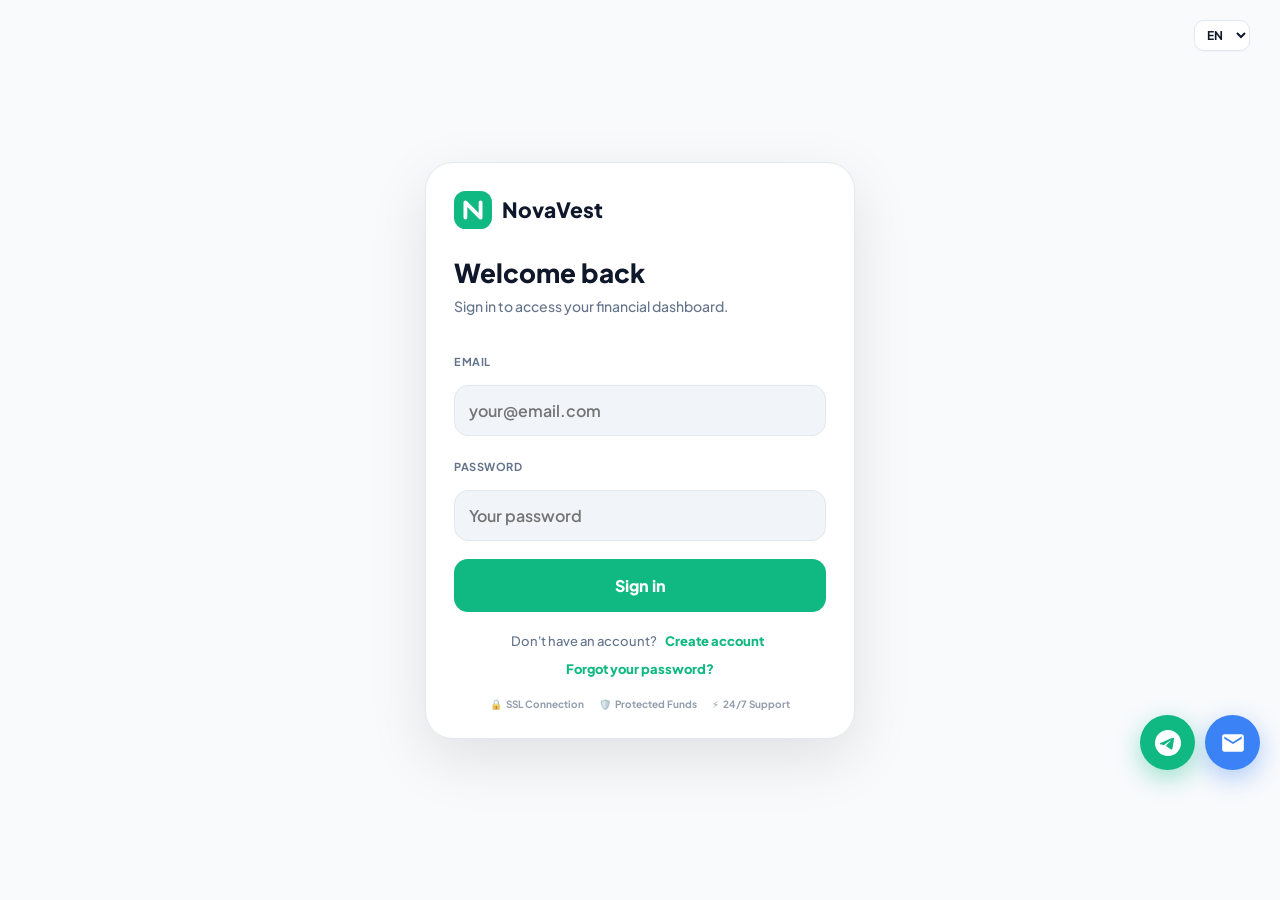
==== index.html @ 3185bb18 "Update fmt.Println to print 'Goodbye World'" ====
<!doctype html>
<html lang="en">
<head>
  <meta charset="utf-8">
  <meta name="viewport" content="width=device-width, initial-scale=1, viewport-fit=cover">
  <meta name="theme-color" content="#ffffff">
  <title>NovaVest | Asset Management</title>
  
  <link rel="icon" type="image/svg+xml" href="data:image/svg+xml,<svg xmlns='http://www.w3.org/2000/svg' viewBox='0 0 40 40'><rect width='40' height='40' rx='12' fill='%2310b981'/><path d='M12 28V12L28 28V12' stroke='%23ffffff' stroke-width='4' stroke-linecap='round' stroke-linejoin='round'/></svg>">
  <link rel="preconnect" href="https://fonts.googleapis.com">
  <link rel="preconnect" href="https://fonts.gstatic.com" crossorigin>
  <link href="https://fonts.googleapis.com/css2?family=Plus+Jakarta+Sans:wght@400;500;600;700;800&display=swap" rel="stylesheet">
  <script src="https://cdn.jsdelivr.net/npm/@supabase/supabase-js@2"></script>
  <script src="https://cdn.jsdelivr.net/npm/canvas-confetti@1.6.0/dist/confetti.browser.min.js"></script>
  
  <style>
    :root { 
      --bg: #f8fafc; --panel: #ffffff; --muted: #64748b; --text: #0f172a; --line: #e2e8f0; 
      --mint: #10b981; --blue: #3b82f6; --fire: #ef4444; --soft: #f1f5f9;
    }
    * { box-sizing: border-box; -webkit-tap-highlight-color: transparent; touch-action: manipulation; }
    html { scroll-behavior: smooth; }
    
    body { 
      margin: 0; background-color: var(--bg); color: var(--text); font-family: "Plus Jakarta Sans", system-ui, sans-serif; 
      min-height: 100vh; padding-bottom: 92px; overflow-x: hidden; position: relative;
    }
    
    #coin-bg { position: fixed; top: 0; left: 0; width: 100vw; height: 100vh; pointer-events: none; z-index: 0; overflow: hidden; }
    .falling-coin {
      position: absolute; top: -50px; width: 35px; height: 35px;
      background-size: contain; background-repeat: no-repeat; background-position: center;
      opacity: 0.08; animation: fall linear infinite, sway 3s ease-in-out infinite alternate;
    }
    @keyframes fall { 0% { transform: translateY(-50px) rotate(0deg); } 100% { transform: translateY(105vh) rotate(360deg); } }
    @keyframes sway { 0% { margin-left: -20px; } 100% { margin-left: 20px; } }
    @media (max-width: 600px) { .falling-coin { width: 25px; height: 25px; opacity: 0.06; } }

    button, input, select { font: inherit; }
    button { cursor: pointer; border: none; outline: none; position: relative; overflow: hidden; }
    .hidden { display: none !important; }
    .app { max-width: 520px; margin: auto; padding: env(safe-area-inset-top) 17px 25px; position: relative; z-index: 1; }
    
    .view { display: none; }
    .view.active { display: block; animation: slideInBlur 0.4s cubic-bezier(0.2, 0.8, 0.2, 1) forwards; }
    @keyframes slideInBlur { 0% { opacity: 0; transform: translateY(15px) scale(0.98); } 100% { opacity: 1; transform: translateY(0) scale(1); } }
    .press-effect { transition: transform 0.1s, box-shadow 0.1s; }
    .press-effect:active { transform: scale(0.96); box-shadow: inset 0 2px 5px rgba(0,0,0,0.08); }
    
    .ripple {
      position: absolute; border-radius: 50%; transform: scale(0);
      animation: ripple-anim 0.6s linear; background-color: rgba(16,185,129,0.3);
      pointer-events: none; z-index: 10;
    }
    @keyframes ripple-anim { to { transform: scale(4); opacity: 0; } }

    .amount { 
      font-size: 42px; letter-spacing: -1.5px; font-weight: 800; margin: 17px 0 4px; position: relative; z-index: 1; color: #fff; 
      text-shadow: 0 4px 10px rgba(0,0,0,0.15);
      animation: breathe 3s ease-in-out infinite;
    }
    @keyframes breathe { 0%, 100% { text-shadow: 0 4px 10px rgba(0,0,0,0.15), 0 0 20px rgba(16, 185, 129, 0.15); } 50% { text-shadow: 0 4px 15px rgba(0,0,0,0.2), 0 0 30px rgba(16, 185, 129, 0.35); } }

    .top { display: flex; align-items: center; justify-content: space-between; padding: 17px 2px 20px; }
    .brand { display: flex; align-items: center; gap: 10px; font-weight: 800; letter-spacing: -0.5px; font-size: 21px; color: var(--text); }
    .brandmark { width: 38px; height: 38px; display: grid; place-items: center; }
    .avatar { width: 39px; height: 39px; border-radius: 50%; background: linear-gradient(135deg, #e2e8f0, #cbd5e1); display: grid; place-items: center; font-weight: 800; color: #0f172a; box-shadow: 0 4px 10px rgba(0,0,0,0.08); border: 1px solid var(--line); }
    
    .lang-selector {
      background: #fff;
      border: 1px solid var(--line);
      color: var(--text);
      padding: 6px 8px;
      border-radius: 10px;
      font-size: 12px;
      font-weight: 700;
      outline: none;
      cursor: pointer;
      margin-right: 10px;
      box-shadow: 0 1px 2px rgba(0,0,0,0.04);
    }
    .lang-selector option { background: #fff; color: var(--text); }

    .eyebrow { font-size: 11px; color: var(--muted); text-transform: uppercase; letter-spacing: 1.4px; font-weight: 800; }
    .welcome { font-size: 24px; font-weight: 800; letter-spacing: -0.8px; margin: 5px 0 3px; color: var(--text); }
    .sub { font-size: 13px; color: var(--muted); }
    
    .welcome-panel {
      background: linear-gradient(135deg, rgba(16, 185, 129, 0.12), rgba(59, 130, 246, 0.12));
      border: 1px solid rgba(16, 185, 129, 0.25); border-radius: 20px; padding: 20px; margin-bottom: 20px;
      display: flex; align-items: center; justify-content: space-between; color: var(--text);
      box-shadow: 0 8px 25px rgba(0,0,0,0.06), inset 0 1px 0 rgba(255,255,255,0.8);
    }
    .welcome-panel h3 { margin: 0 0 5px; font-size: 16px; color: var(--text); font-weight: 800; }
    .welcome-panel p { margin: 0; font-size: 13px; color: #475569; font-weight: 500; }
    .welcome-icon { font-size: 32px; margin-left: 15px; animation: floatIcon 3s ease-in-out infinite; }
    @keyframes floatIcon { 0%, 100% { transform: translateY(0); } 50% { transform: translateY(-5px); } }

    .balance { 
      margin-top: 19px; padding: 22px; border-radius: 24px; 
      background: linear-gradient(145deg, #10b981, #059669); 
      color: #fff; position: relative; overflow: hidden; 
      box-shadow: 0 20px 40px rgba(16, 185, 129, 0.25), inset 0 1px 1px rgba(255,255,255,0.3); 
      border: 1px solid rgba(255,255,255,0.15); 
    }
    .balance::after {
      content: ""; position: absolute; top: 0; left: 0; width: 100%; height: 100%;
      background: radial-gradient(circle at 50% 0%, rgba(255, 255, 255, 0.2), transparent 70%);
      pointer-events: none; z-index: 0;
    }
    .graffiti-bg { position: absolute; top: 0; left: 0; width: 100%; height: 100%; pointer-events: none; z-index: 0; overflow: hidden; }
    .graffiti-text {
      position: absolute; font-family: "Plus Jakarta Sans", sans-serif; font-weight: 800; font-size: 11px; 
      padding: 6px 12px; border-radius: 20px; border: 1px solid rgba(255, 255, 255, 0.25); 
      background: rgba(255, 255, 255, 0.12); color: rgba(255, 255, 255, 0.85); 
      white-space: nowrap; animation: floatText 6s ease-in-out infinite alternate;
      backdrop-filter: blur(4px); display: flex; align-items: center; gap: 5px;
    }
    @keyframes floatText { 0% { transform: translateY(0) rotate(var(--rot)); } 100% { transform: translateY(-12px) rotate(var(--rot)); } }

    .balance-head { display: flex; justify-content: space-between; align-items: center; position: relative; z-index: 1; }
    .balance .eyebrow { color: rgba(255,255,255,0.85); }
    .pill { border: 1px solid rgba(255, 255, 255, 0.3); background: rgba(255, 255, 255, 0.15); border-radius: 30px; padding: 7px 10px; font-size: 11px; color: #fff; font-weight: 600; }
    .change { font-size: 12px; color: #fff; position: relative; z-index: 1; font-weight: 600; opacity: 0.9; }
    
    .balance-actions { display: flex; gap: 10px; margin-top: 20px; position: relative; z-index: 1; }
    .action { border-radius: 14px; padding: 12px 16px; font-weight: 700; font-size: 13px; flex: 1; transition: all 0.2s; }
    .primary { background: #fff; color: #059669; box-shadow: 0 4px 15px rgba(0, 0, 0, 0.1); }
    .ghost { background: rgba(255, 255, 255, 0.15); color: white; border: 1px solid rgba(255, 255, 255, 0.3); }
    .primary:hover { box-shadow: 0 6px 20px rgba(0,0,0,0.15); transform: translateY(-2px); }
    .ghost:hover { background: rgba(255,255,255,0.25); transform: translateY(-2px); }
    
    .section { display: flex; justify-content: space-between; align-items: center; margin: 25px 2px 12px; }
    .section h2 { font-size: 17px; margin: 0; font-weight: 800; color: var(--text); }
    
    .stats { display: grid; grid-template-columns: 1fr 1fr; gap: 11px; }
    .stat { padding: 18px; border-radius: 20px; background: var(--panel); border: 1px solid var(--line); box-shadow: 0 4px 15px rgba(0,0,0,0.04), inset 0 1px 0 rgba(255,255,255,1); transition: transform 0.2s; }
    .stat:hover { transform: translateY(-2px); border-color: #cbd5e1; }
    .stat-top { display: flex; justify-content: space-between; align-items: center; color: var(--muted); font-size: 11px; font-weight: 600; }
    .stat strong { display: block; font-size: 20px; margin-top: 12px; font-weight: 800; color: var(--text); }
    .stat small { color: var(--mint); font-size: 11px; font-weight: 600; }
    
    .active-inv-card { background: var(--panel); border: 1px solid var(--line); border-radius: 20px; padding: 18px; margin-bottom: 10px; display: flex; justify-content: space-between; align-items: center; box-shadow: 0 4px 15px rgba(0,0,0,0.04); transition: border-color 0.2s; }
    .active-inv-card:hover { border-color: var(--blue); }
    .active-inv-info b { display: block; font-size: 14px; color: var(--text); margin-bottom: 4px; font-weight: 800; }
    .active-inv-info span { font-size: 12px; color: var(--muted); display: block; font-weight: 500; }
    .active-inv-timer { text-align: right; }
    .active-inv-timer strong { display: block; font-size: 18px; font-family: monospace; color: var(--text); font-weight: 800; }
    .active-inv-timer span { font-size: 10px; color: var(--muted); text-transform: uppercase; letter-spacing: 1px; font-weight: 700;}
    .claim-btn { background: var(--mint); color: #fff; padding: 10px 15px; border-radius: 10px; font-weight: 800; font-size: 13px; animation: pulse 2s infinite; box-shadow: 0 4px 12px rgba(16, 185, 129, 0.3); }
    @keyframes pulse { 0% { transform: scale(1); } 50% { transform: scale(1.05); } 100% { transform: scale(1); } }
    
    .plans { display: grid; gap: 15px; margin-top: 10px; }
    .plan-card { padding: 22px; border-radius: 24px; background: var(--panel); position: relative; overflow: hidden; border: 1px solid var(--line); box-shadow: 0 10px 30px rgba(0,0,0,0.06), inset 0 1px 0 rgba(255,255,255,1); transition: transform 0.3s, border-color 0.3s, box-shadow 0.3s; }
    .plan-card:hover { border-color: #cbd5e1; transform: translateY(-4px); box-shadow: 0 15px 40px rgba(0,0,0,0.08); }
    .plan-card:active { transform: scale(0.98); }
    .plan-card.cold-theme { border-top: 4px solid var(--blue); }
    .plan-card.cold-theme .plan-title { color: var(--blue); }
    .plan-card.cold-theme .plan-btn { background: var(--blue); color: #fff; }
    .plan-card.fire-theme { border-top: 4px solid var(--fire); }
    .plan-card.fire-theme .plan-title { color: var(--fire); }
    .plan-card.fire-theme .plan-btn { background: var(--fire); color: #fff; }
    .plan-badge { position: absolute; top: 0; right: 0; background: var(--fire); color: #fff; font-size: 10px; font-weight: 800; padding: 6px 12px; border-bottom-left-radius: 12px; box-shadow: 0 4px 10px rgba(239, 68, 68, 0.4); }
    .plan-title { font-size: 18px; font-weight: 800; margin-bottom: 5px; }
    .plan-yield { font-size: 28px; font-weight: 800; margin-bottom: 5px; color: var(--text); }
    .plan-desc { font-size: 12px; color: var(--muted); margin-bottom: 18px; font-weight: 500; }
    .plan-freq { font-size: 11px; font-weight: 700; margin-bottom: 15px; padding: 6px 10px; border-radius: 8px; display: inline-block; background: var(--soft); color: #475569; border: 1px solid var(--line); }
    .plan-btn { width: 100%; padding: 14px; border-radius: 14px; font-weight: 800; font-size: 13px; transition: 0.2s; }
    .plan-btn:hover { opacity: 0.9; transform: scale(1.02); }
    .plan-btn:active { transform: scale(0.96); }

    .panel { background: var(--panel); border: 1px solid var(--line); border-radius: 24px; padding: 20px; margin-top: 13px; box-shadow: 0 4px 15px rgba(0,0,0,0.04), inset 0 1px 0 rgba(255,255,255,1); position: relative; z-index: 2; transition: border-color 0.3s; }
    .panel:focus-within { border-color: rgba(16, 185, 129, 0.4); }
    .field-label { display: block; font-size: 11px; color: var(--muted); margin: 14px 0 7px; font-weight: 700; text-transform: uppercase; letter-spacing: 0.5px; }
    .select, .number, .field { width: 100%; background: var(--soft); color: var(--text); border: 1px solid var(--line); border-radius: 14px; padding: 14px; outline: none; transition: 0.2s; font-weight: 600; }
    .select:focus, .number:focus, .field:focus { border-color: var(--mint); box-shadow: 0 0 0 3px rgba(16, 185, 129, 0.15); background: #fff; }
    .amount-wrap { position: relative; }
    .amount-wrap .number { padding-right: 70px; font-size: 18px; font-weight: 800; }
    .unit { position: absolute; right: 14px; top: 50%; transform: translateY(-50%); font-size: 12px; color: var(--muted); font-weight: 700; }
    .hint { color: var(--muted); font-size: 11px; margin-top: 7px; font-weight: 500; }
    
    .wide { width: 100%; border-radius: 16px; padding: 16px; background: var(--mint); color: #fff; font-weight: 800; margin-top: 14px; box-shadow: 0 4px 15px rgba(16, 185, 129, 0.25); position: relative; z-index: 2; transition: background 0.2s, box-shadow 0.2s, transform 0.2s; }
    .wide:hover { background: #059669; box-shadow: 0 6px 20px rgba(16, 185, 129, 0.4); transform: translateY(-2px); }
    .wide:active { transform: scale(0.96); opacity: 0.9; }

    .info-box { background: var(--soft); border: 1px solid var(--line); border-radius: 16px; padding: 15px; margin-top: 15px; }
    .info-row { display: flex; justify-content: space-between; font-size: 12px; margin-bottom: 8px; color: var(--text); font-weight: 600; }
    .info-row:last-child { margin-bottom: 0; }
    .info-row b { color: var(--mint); }

    .coins { display: grid; gap: 9px; }
    .coin { display: flex; align-items: center; padding: 14px; border-radius: 18px; background: var(--panel); border: 1px solid var(--line); gap: 11px; box-shadow: 0 2px 8px rgba(0,0,0,0.04); transition: transform 0.2s, border-color 0.2s; }
    .coin:hover { transform: translateX(4px); border-color: #cbd5e1; }
    .coin-logo { width: 42px; height: 42px; border-radius: 50%; display: grid; place-items: center; background: var(--soft); border: 1px solid var(--line); box-shadow: 0 2px 5px rgba(0,0,0,0.04); overflow: hidden; padding: 4px; }
    .coin-logo img { width: 100%; height: 100%; object-fit: contain; }
    .coin-info { flex: 1; }
    .coin-info b { display: block; font-size: 14px; font-weight: 700; color: var(--text); }
    .coin-info span { font-size: 11px; color: var(--muted); font-weight: 600; }
    .coin-value b { font-size: 13px; font-weight: 800; color: var(--text); }

    .activity { display: grid; gap: 0; }
    .activity-item { display: flex; align-items: center; gap: 11px; padding: 14px 0; border-bottom: 1px solid var(--line); transition: background 0.2s; }
    .activity-item:hover { background: rgba(0,0,0,0.02); }
    .activity-item:last-child { border: 0; }
    .activity-icon { width: 36px; height: 36px; border-radius: 12px; display: grid; place-items: center; background: var(--soft); color: var(--text); }
    .activity-info { flex: 1; }
    .activity-info b { font-size: 13px; display: block; font-weight: 700; color: var(--text); }
    .activity-info span { font-size: 11px; color: var(--muted); font-weight: 500; }
    .activity-amount { font-size: 13px; font-weight: 800; text-align: right; }

    .investor { display: flex; align-items: center; gap: 14px; }
    .investor-face { width: 54px; height: 54px; border-radius: 50%; display: grid; place-items: center; background: linear-gradient(135deg, #10b981, #059669); color: #fff; font-weight: 800; font-size: 18px; border: 1px solid rgba(255,255,255,0.3); box-shadow: 0 4px 10px rgba(16,185,129,0.25); }
    .investor-info b { font-size: 16px; display: block; font-weight: 800; color: var(--text); }
    .investor-info span { font-size: 12px; color: var(--muted); font-weight: 500; }

    .ref-box { background: var(--panel); color: var(--text); padding: 30px 20px; border-radius: 24px; text-align: center; margin-bottom: 15px; border: 1px solid var(--line); box-shadow: 0 10px 30px rgba(0,0,0,0.06); }
    .ref-box h3 { margin: 0 0 10px; font-size: 12px; color: var(--muted); font-weight: 700; text-transform: uppercase; letter-spacing: 1px; }
    .ref-code { font-size: 40px; font-weight: 900; color: var(--mint); letter-spacing: 3px; margin-bottom: 25px; text-shadow: 0 2px 10px rgba(16, 185, 129, 0.2); }
    .ref-link-wrap { display: flex; gap: 8px; background: var(--soft); padding: 8px; border-radius: 14px; border: 1px solid var(--line); }
    .ref-link-wrap input { background: transparent; border: none; color: var(--text); flex: 1; font-size: 13px; outline: none; padding-left: 10px; font-weight: 600; width: 100%; text-overflow: ellipsis; }
    .ref-link-wrap button { background: var(--mint); color: #fff; padding: 10px 20px; border-radius: 10px; font-weight: 800; font-size: 13px; transition: 0.2s; flex-shrink: 0; }
    .ref-link-wrap button:hover { background: #059669; transform: scale(1.05); }
    .ref-link-wrap button:active { transform: scale(0.95); }

    .calendar-grid { display: grid; grid-template-columns: repeat(7, 1fr); gap: 4px; text-align: center; margin-top: 10px; }
    .calendar-day { padding: 8px 4px; border-radius: 8px; font-size: 12px; font-weight: 600; color: var(--text); background: var(--soft); border: 1px solid var(--line); transition: 0.2s; }
    .calendar-day:hover { background: #e2e8f0; }
    .calendar-day.has-users { background: var(--mint); color: #fff; font-weight: 800; border-color: var(--mint); box-shadow: 0 0 10px rgba(16,185,129,0.3); }
    .calendar-header { font-size: 11px; font-weight: 800; color: var(--muted); padding: 4px; }
    .user-card { background: var(--soft); border-radius: 16px; padding: 14px; margin-bottom: 10px; border: 1px solid var(--line); transition: background 0.2s; }
    .user-card:hover { background: #e2e8f0; }
    .user-header { display: flex; justify-content: space-between; align-items: center; margin-bottom: 10px; border-bottom: 1px dashed var(--line); padding-bottom: 10px; }
    .user-header b { font-size: 14px; color: var(--text); }
    .user-header span { font-size: 11px; color: var(--muted); }
    .user-balances { display: grid; grid-template-columns: 1fr 1fr; gap: 6px; font-size: 12px; color: var(--muted); }
    .user-balances span { font-weight: 700; color: var(--text); }
    .user-status { display: flex; justify-content: space-between; margin-top: 10px; font-size: 12px; font-weight: 600; color: var(--muted); border-top: 1px dashed var(--line); padding-top: 10px; }
    .status-pending { color: var(--fire); font-weight: 800; }

    .nav { position: fixed; z-index: 10; bottom: 0; left: 0; right: 0; padding: 10px 15px calc(10px + env(safe-area-inset-bottom)); background: rgba(255, 255, 255, 0.95); backdrop-filter: blur(20px); border-top: 1px solid var(--line); box-shadow: 0 -4px 20px rgba(0,0,0,0.04); }
    
    /* ARREGLO DEL MENÚ INFERIOR PARA MÓVIL */
    .nav-inner { max-width: 520px; margin: auto; display: flex; justify-content: space-between; gap: 2px; position: relative; z-index: 2; }
    .nav button { background: transparent; color: var(--muted); padding: 8px 2px; border-radius: 14px; font-size: 9px; font-weight: 700; display: flex; flex-direction: column; align-items: center; gap: 4px; transition: 0.2s; flex: 1; }
    .nav button span:first-child { font-size: 18px; }
    .nav button.active { color: var(--mint); background: rgba(16, 185, 129, 0.1); }

    #sidebar-bg { display: none; position: absolute; top: 0; left: 0; width: 100%; height: 100%; pointer-events: none; overflow: hidden; z-index: 0; }
    .falling-logo { position: absolute; top: -50px; width: 30px; height: 30px; background-size: contain; background-repeat: no-repeat; background-image: url("data:image/svg+xml,%3Csvg xmlns='http://www.w3.org/2000/svg' viewBox='0 0 40 40'%3E%3Crect width='40' height='40' rx='12' fill='none'/%3E%3Cpath d='M12 28V12L28 28V12' stroke='%2310b981' stroke-width='4' stroke-linecap='round' stroke-linejoin='round'/%3E%3C/svg%3E"); opacity: 0.1; animation: fall linear infinite; }

    .toast { position: fixed; z-index: 999; bottom: 100px; left: 50%; transform: translate(-50%, 20px); opacity: 0; pointer-events: none; background: #0f172a; color: #fff; padding: 12px 20px; border-radius: 12px; font-size: 13px; font-weight: 600; box-shadow: 0 10px 30px rgba(0,0,0,0.3); transition: 0.3s cubic-bezier(0.2, 0.8, 0.2, 1); white-space: nowrap; }
    .toast.show { opacity: 1; transform: translate(-50%, 0); }

    .modal-backdrop { position: fixed; inset: 0; background: rgba(15, 23, 42, 0.5); z-index: 998; display: none; align-items: flex-end; justify-content: center; padding: 15px; backdrop-filter: blur(8px); }
    .modal-backdrop.open { display: flex; animation: fadeIn 0.2s; }
    @keyframes fadeIn { from { opacity: 0; } to { opacity: 1; } }
    .modal { width: 100%; max-width: 490px; background: var(--panel); border-radius: 28px; padding: 24px; border: 1px solid var(--line); box-shadow: 0 20px 60px rgba(0,0,0,0.2), inset 0 1px 0 rgba(255,255,255,1); max-height: 85vh; overflow-y: auto; animation: modalSlideUp 0.3s cubic-bezier(0.2, 0.8, 0.2, 1); color: var(--text); }
    @keyframes modalSlideUp { from { opacity: 0; transform: translateY(40px); } to { opacity: 1; transform: translateY(0); } }
    .modal h3 { margin: 0 0 6px; font-size: 22px; font-weight: 800; }
    .modal p { font-size: 14px; color: var(--muted); line-height: 1.5; margin-bottom: 24px; font-weight: 500; }
    .close { float: right; background: var(--soft); border: 0; color: var(--text); border-radius: 50%; width: 36px; height: 36px; display: grid; place-items: center; font-weight: bold; font-size: 16px; transition: background 0.2s; }
    .close:hover { background: #e2e8f0; }
    
    .modal-actions { display: flex; gap: 10px; }
    .modal-btn-cancel { flex: 1; background: var(--soft); border: 1px solid var(--line); color: var(--text); padding: 16px; border-radius: 14px; font-weight: 700; font-size: 14px; transition: background 0.2s; }
    .modal-btn-cancel:hover { background: #e2e8f0; }
    .modal-btn-confirm { flex: 1; background: var(--mint); border: none; color: #fff; padding: 16px; border-radius: 14px; font-weight: 700; font-size: 14px; transition: background 0.2s; }
    .modal-btn-confirm:hover { background: #059669; }

    .invest-coin-section { margin-top: 20px; border-top: 1px solid var(--line); padding-top: 15px; }
    .invest-coin-header { display: flex; align-items: center; gap: 10px; margin-bottom: 12px; }
    .invest-grid { display: grid; grid-template-columns: repeat(2, 1fr); gap: 10px; }
    .invest-btn { background: var(--soft); border: 1px solid var(--line); padding: 12px; border-radius: 12px; color: var(--text); display: flex; flex-direction: column; align-items: flex-start; gap: 6px; transition: 0.2s; }
    .invest-btn:hover { border-color: var(--mint); background: rgba(16, 185, 129, 0.08); transform: scale(1.02); }
    .invest-btn-price { font-weight: 800; font-size: 15px; color: var(--text); }
    .invest-btn-price span { font-size: 10px; color: var(--muted); font-weight: 700; }
    .invest-btn-yield { font-size: 11px; font-weight: 700; }

    .footer-legal { text-align: center; font-size: 10px; color: var(--muted); padding: 20px; line-height: 1.6; }

    /* PRUEBAS SOCIALES */
    .social-proof-container {
      display: flex; align-items: center; gap: 10px;
      background: rgba(16, 185, 129, 0.1); border: 1px solid rgba(16, 185, 129, 0.2);
      padding: 10px 15px; border-radius: 14px; margin-top: 15px; margin-bottom: 5px;
      animation: fadeIn 0.4s ease-out forwards;
    }
    .social-proof-badge {
      background: var(--mint); color: white; font-size: 9px; font-weight: 800;
      padding: 3px 8px; border-radius: 20px; letter-spacing: 0.5px;
      animation: pulse-live 2s infinite;
    }
    #socialProofText {
      font-size: 12px; font-weight: 600; color: var(--text);
      transition: opacity 0.3s ease;
    }
    #socialProofText b { color: var(--mint); font-weight: 800; }

    /* PANEL DE MERCADO EN VIVO */
    .market-section { display: flex; justify-content: space-between; align-items: center; margin: 24px 2px 10px; }
    .market-section h2 { font-size: 17px; margin: 0; font-weight: 800; color: var(--text); }
    .live-badge { font-size: 10px; font-weight: 800; color: var(--mint); background: rgba(16,185,129,0.1); padding: 4px 10px; border-radius: 20px; display: inline-flex; align-items: center; gap: 5px; animation: pulse-live 2s infinite; }
    .live-badge::before { content: ""; width: 6px; height: 6px; background: var(--mint); border-radius: 50%; }
    @keyframes pulse-live { 0%,100%{opacity:1;} 50%{opacity:0.55;} }

    .market-strip { display: flex; gap: 10px; overflow-x: auto; padding: 2px 2px 10px; scrollbar-width: none; -webkit-overflow-scrolling: touch; scroll-snap-type: x proximity; }
    .market-strip::-webkit-scrollbar { display: none; }

    .market-card { min-width: 158px; flex-shrink: 0; background: var(--panel); border: 1px solid var(--line); border-radius: 16px; padding: 12px; box-shadow: 0 2px 8px rgba(0,0,0,0.04); display: flex; flex-direction: column; gap: 4px; transition: transform 0.2s, border-color 0.2s, box-shadow 0.2s; scroll-snap-align: start; }
    .market-card:hover { transform: translateY(-2px); border-color: #cbd5e1; box-shadow: 0 6px 18px rgba(0,0,0,0.08); }
    .market-card-head { display: flex; align-items: center; gap: 8px; margin-bottom: 4px; }
    .market-coin-logo { width: 30px; height: 30px; border-radius: 50%; background: var(--soft); padding: 3px; display: grid; place-items: center; overflow: hidden; border: 1px solid var(--line); flex-shrink: 0; }
    .market-coin-logo img, .market-coin-logo svg { width: 100%; height: 100%; object-fit: contain; }
    .market-coin-name { font-size: 12px; font-weight: 800; color: var(--text); line-height: 1.1; }
    .market-coin-symbol { font-size: 10px; color: var(--muted); font-weight: 600; }

    .market-price { font-size: 15px; font-weight: 800; color: var(--text); letter-spacing: -0.3px; margin-top: 2px; }
    .market-change { font-size: 10px; font-weight: 700; margin-bottom: 2px; }
    .market-change.up { color: var(--mint); }
    .market-change.down { color: var(--fire); }

    .market-sparkline { width: 100%; height: 32px; margin: 4px 0 2px; }
    .market-sparkline svg { width: 100%; height: 100%; display: block; }

    .market-holding { font-size: 10px; color: var(--muted); border-top: 1px dashed var(--line); padding-top: 6px; margin-top: 2px; font-weight: 600; }
    .market-holding b { color: var(--text); font-weight: 800; }

    .market-actions { display: grid; grid-template-columns: 1fr 1fr; gap: 5px; margin-top: 6px; }
    .market-btn { padding: 6px 4px; font-size: 10px; font-weight: 800; border-radius: 8px; border: none; cursor: pointer; transition: 0.2s; display: flex; align-items: center; justify-content: center; gap: 2px; font-family: inherit; }
    .market-btn.deposit { background: rgba(16,185,129,0.12); color: var(--mint); border: 1px solid rgba(16,185,129,0.25); }
    .market-btn.withdraw { background: rgba(239,68,68,0.1); color: var(--fire); border: 1px solid rgba(239,68,68,0.25); }
    .market-btn:hover { transform: translateY(-1px); filter: brightness(1.05); }
    .market-btn:active { transform: scale(0.95); }

    @media(min-width: 600px) { 
      body { padding-bottom: 0; padding-top: 0; background-color: var(--bg); } 
      .app-layout { display: flex; min-height: 100vh; position: relative; z-index: 2; }
      .nav { position: sticky; top: 0; left: 0; width: 260px; height: 100vh; border-top: none; border-right: 1px solid var(--line); padding: 30px 15px; display: flex; flex-direction: column; background: #fff; z-index: 10; box-shadow: 4px 0 20px rgba(0,0,0,0.02); }
      #sidebar-bg { display: block; }
      .nav-inner { display: flex; flex-direction: column; gap: 8px; width: 100%; position: relative; z-index: 2; }
      .nav button { display: flex; flex-direction: row; align-items: center; justify-content: flex-start; gap: 12px; padding: 14px 18px; font-size: 14px; border-radius: 12px; width: 100%; background: transparent; border: 1px solid transparent; color: var(--muted); transition: all 0.2s ease; flex: unset; }
      .nav button:hover { background: var(--soft); color: var(--text); border-color: var(--line); transform: translateX(4px); }
      .nav button span:first-child { font-size: 20px; }
      .nav button.active { background: rgba(16, 185, 129, 0.1); color: var(--mint); border: 1px solid rgba(16, 185, 129, 0.3); box-shadow: inset 0 0 10px rgba(16, 185, 129, 0.05); }
      .nav button.hidden { display: none !important; }
      #dashboard { flex: 1; display: flex; justify-content: center; }
      .app { max-width: 900px; width: 100%; padding: 40px; margin: 0; }
      .stats { grid-template-columns: repeat(4, 1fr); } 
      .plans { grid-template-columns: repeat(2, 1fr); } 
      .balance { padding: 35px; }
      .amount { font-size: 48px; }
      a[href*="t.me"] { right: 40px; bottom: 40px; }
      a[href*="mailto"] { right: 105px; bottom: 40px; }
      .modal-backdrop { align-items: center; }
    }
  </style>
</head>
<body>

  <div id="coin-bg"></div>
  
  <select id="authLangSelector" class="lang-selector" onchange="changeLanguage(this.value)" style="position:absolute; top:20px; right:20px; z-index:100;">
    <option value="es">ES</option>
    <option value="en" selected>EN</option>
    <option value="fr">FR</option>
    <option value="zh">ZH</option>
    <option value="sg">SG</option>
  </select>

  <section id="authScreen" class="auth-wrap" style="position:relative; z-index:2; min-height:100vh; display:flex; align-items:center; justify-content:center; padding: 20px;">
    <div class="auth-card" style="width:100%; max-width:430px; background:var(--panel); border:1px solid var(--line); border-radius:28px; padding:28px; box-shadow:0 20px 60px rgba(0,0,0,0.1);">
      <div class="auth-logo" style="display:flex; align-items:center; gap:10px; font-weight:800; font-size:21px; margin-bottom:27px; color:var(--text);">
        <div class="brandmark"><svg viewBox="0 0 40 40" width="38" height="38" fill="none" xmlns="http://www.w3.org/2000/svg"><rect width="40" height="40" rx="12" fill="#10b981"/><path d="M12 28V12L28 28V12" stroke="#ffffff" stroke-width="4" stroke-linecap="round" stroke-linejoin="round"/></svg></div>
        NovaVest
      </div>
      <h1 id="authTitle" style="font-size:26px; margin:0 0 7px; font-weight:800; color:var(--text);">Welcome back</h1>
      <p class="auth-sub" id="authSubtitle" style="font-size:14px; color:var(--muted); line-height:1.5; margin:0 0 24px; font-weight:500;">Sign in to access your financial dashboard.</p>
      <div id="authMessage" class="auth-message hidden" role="status"></div>
      <form id="loginForm" class="auth-form" style="display:grid; gap:10px;">
        <label class="field-label" for="loginEmail" data-i18n="auth_email_label">Email</label>
        <input class="field" id="loginEmail" type="email" autocomplete="email" placeholder="your@email.com" required>
        <label class="field-label" for="loginPassword" data-i18n="auth_password_label">Password</label>
        <input class="field" id="loginPassword" type="password" autocomplete="current-password" placeholder="Your password" required>
        <button class="auth-btn press-effect" type="submit" id="loginSubmit" style="border-radius:14px; padding:16px; background:var(--mint); color:#fff; font-weight:800; margin-top:8px;" data-i18n="auth_login_btn">Sign in</button>
      </form>
      <form id="registerForm" class="auth-form hidden" style="display:grid; gap:10px;">
        <label class="field-label" for="fullName" data-i18n="auth_fullname_label">Full name</label>
        <input class="field" id="fullName" type="text" autocomplete="name" placeholder="Your name" maxlength="70" required>
        <label class="field-label" for="registerEmail" data-i18n="auth_email_label">Email</label>
        <input class="field" id="registerEmail" type="email" autocomplete="email" placeholder="your@email.com" required>
        <label class="field-label" for="registerPassword" data-i18n="auth_new_password_label">Create password (Min. 8 chars, 1 uppercase, 1 number)</label>
        <input class="field" id="registerPassword" type="password" autocomplete="new-password" placeholder="e.g. Nova2024*" required>
        <label class="field-label" for="referralCode" data-i18n="auth_referral_label">Referral code (Optional)</label>
        <input class="field" id="referralCode" type="number" placeholder="e.g. 1450">
        <div style="display:flex; align-items:center; gap:10px; margin-top:10px;">
          <input type="checkbox" id="termsCheck" required style="width:18px; height:18px; accent-color:var(--mint);">
          <label for="termsCheck" style="font-size:11px; color:var(--muted); font-weight: 500;"><span data-i18n="auth_terms_agree">I agree to the</span> <a href="#" onclick="openTerms(); return false;" style="color:var(--mint); font-weight:800;" data-i18n="auth_terms_link">Terms and Conditions</a></label>
        </div>
        <button class="auth-btn press-effect" type="submit" id="registerSubmit" style="border-radius:14px; padding:16px; background:var(--mint); color:#fff; font-weight:800; margin-top:8px;" data-i18n="auth_register_btn">Create account</button>
      </form>
      <form id="resetForm" class="auth-form hidden" style="display:grid; gap:10px;">
        <label class="field-label" for="resetEmail" data-i18n="auth_email_label">Email</label>
        <input class="field" id="resetEmail" type="email" autocomplete="email" placeholder="your@email.com" required>
        <button class="auth-btn press-effect" type="submit" style="border-radius:14px; padding:16px; background:var(--mint); color:#fff; font-weight:800; margin-top:8px;" data-i18n="auth_send_link_btn">Send link</button>
      </form>
      <div class="auth-switch" id="authSwitch" style="color:var(--muted); font-size:13px; text-align:center; margin-top:20px; font-weight:500;">Don't have an account? <button class="link-btn" type="button" id="showRegister" style="color:var(--mint); background:none; font-weight:800;">Create account</button></div>
      <div class="auth-switch" style="color:var(--muted); font-size:13px; text-align:center; margin-top:10px; font-weight:500;"><button class="link-btn" type="button" id="showReset" style="color:var(--mint); background:none; font-weight:800;" data-i18n="auth_forgot_password">Forgot your password?</button></div>
      <div class="trust-badges" style="display:flex; justify-content:center; gap:15px; margin-top:20px; opacity:0.7;">
        <div class="trust-badge" style="display:flex; align-items:center; gap:4px; font-size:10px; font-weight:700; color:var(--muted);"><span>🔒</span> <span data-i18n="auth_ssl">SSL Connection</span></div>
        <div class="trust-badge" style="display:flex; align-items:center; gap:4px; font-size:10px; font-weight:700; color:var(--muted);"><span>🛡️</span> <span data-i18n="auth_funds">Protected Funds</span></div>
        <div class="trust-badge" style="display:flex; align-items:center; gap:4px; font-size:10px; font-weight:700; color:var(--muted);"><span>⚡</span> <span data-i18n="auth_support">24/7 Support</span></div>
      </div>
    </div>
  </section>

  <div class="app-layout hidden" id="appLayout">
    <nav class="nav">
      <div id="sidebar-bg"></div>
      
      <div class="nav-inner" id="navInner">
        <button class="active" onclick="navigate('home', this)"><span>⌂</span><span data-i18n="nav_home">Home</span></button>
        <button onclick="navigate('deposit', this)"><span>⇧</span><span data-i18n="nav_deposit">Deposit</span></button>
        <button onclick="navigate('withdraw', this)"><span>↗</span><span data-i18n="nav_withdraw">Withdraw</span></button>
        <button onclick="navigate('referrals', this)"><span>👥</span><span data-i18n="nav_referrals">Referrals</span></button>
        <button onclick="navigate('profile', this)"><span>◉</span><span data-i18n="nav_profile">Profile</span></button>
        <button id="adminNavBtn" class="hidden" onclick="navigate('admin', this)" style="color:#ef4444;"><span>⚙</span><span data-i18n="nav_admin">Admin</span></button>
      </div>
    </nav>

    <main id="dashboard" class="hidden">
      <div class="app">
        <header class="top animate-in">
          <div class="brand"><div class="brandmark"><svg viewBox="0 0 40 40" width="38" height="38" fill="none" xmlns="http://www.w3.org/2000/svg"><rect width="40" height="40" rx="12" fill="#10b981"/><path d="M12 28V12L28 28V12" stroke="#ffffff" stroke-width="4" stroke-linecap="round" stroke-linejoin="round"/></svg></div>NovaVest</div>
          <div style="display:flex; align-items:center;">
            <select id="langSelector" class="lang-selector" onchange="changeLanguage(this.value)">
              <option value="es">ES</option>
              <option value="en" selected>EN</option>
              <option value="fr">FR</option>
              <option value="zh">ZH</option>
              <option value="sg">SG</option>
            </select>
            <div class="avatar" id="avatar">NV</div>
          </div>
        </header>

        <!-- ===== PRUEBAS SOCIALES (FALSAS) ===== -->
        <div id="socialProofContainer" class="social-proof-container hidden">
          <div class="social-proof-badge">LIVE</div>
          <span id="socialProofText">Loading...</span>
        </div>
        <!-- ===== FIN PRUEBAS SOCIALES ===== -->

        <div id="view-home" class="view active">
          
          <div class="welcome-panel animate-in delay-1" id="welcomePanel">
            <div>
              <h3 id="welcomeTitle" data-i18n="welcome_title">Welcome to NovaVest! 🚀</h3>
              <p id="welcomeDesc" data-i18n="welcome_desc">You are one step away from growing your assets. Explore our plans.</p>
            </div>
            <div class="welcome-icon">💎</div>
          </div>

          <div class="welcome" style="display:none;">Hi, <span id="welcomeName"></span>! 👋</div>

          <section class="balance animate-in delay-2">
            <div class="graffiti-bg" id="graffiti-container"></div>
            
            <div class="balance-head"><span class="eyebrow" data-i18n="total_balance">Estimated total balance</span><span class="pill" data-i18n="main_account">● Main Account</span></div>
            <div class="amount" id="totalBalance">$0.00</div>
            <div class="change" data-i18n="current_yield">↗ Current yield</div>
            <div class="balance-actions">
              <button class="action primary press-effect" onclick="navigate('deposit', document.querySelectorAll('.nav button')[1])"><span data-i18n="btn_deposit">＋ Deposit</span></button>
              <button class="action ghost press-effect" onclick="navigate('withdraw', document.querySelectorAll('.nav button')[2])"><span data-i18n="btn_withdraw">↗ Withdraw</span></button>
            </div>
          </section>

          <div class="panel animate-in delay-3" style="margin-top:15px; background: linear-gradient(135deg, rgba(16, 185, 129, 0.08), rgba(59, 130, 246, 0.08)); border: 1px solid rgba(16, 185, 129, 0.2); cursor: pointer;" onclick="navigate('referrals', document.querySelectorAll('.nav button')[3])">
            <div style="display:flex; justify-content:space-between; align-items:center; color:var(--text);">
              <div><h2 style="margin:0; font-size:16px; color:var(--text);" data-i18n="invite_earn">Invite & Earn 10%</h2><p style="color:var(--muted); font-size:12px; margin:4px 0 0 0; font-weight:500;" data-i18n="invite_desc">Share your link and earn commissions.</p></div>
              <span style="font-size:24px;">👥</span>
            </div>
          </div>

          <!-- ===== PANEL DE MERCADO EN VIVO ===== -->
          <div class="market-section animate-in delay-2">
            <h2 data-i18n="market_overview">Live Market</h2>
            <span class="live-badge" data-i18n="live">Live</span>
          </div>
          <div class="market-strip" id="marketStrip"></div>
          <!-- ===== FIN PANEL DE MERCADO ===== -->

          <div id="activeInvestmentsSection" class="hidden"><div class="section"><h2 data-i18n="active_inv">Active Investments</h2></div><div id="activeInvestmentsList"></div></div>
          <div class="section"><h2 data-i18n="your_summary">Your summary</h2></div>
          <div class="stats">
            <div class="stat animate-in delay-3"><div class="stat-top"><span data-i18n="active_inv_stat">Active investment</span> <span class="stat-icon" style="background:rgba(59,130,246,0.15); color:#3b82f6; border-radius:6px; padding:4px;">↗</span></div><strong id="activeInvestment">$0.00</strong><small data-i18n="asset_value">Value of your assets</small></div>
            <div class="stat animate-in delay-3"><div class="stat-top"><span data-i18n="accumulated_earnings">Accumulated earnings</span> <span class="stat-icon" style="background:rgba(217,70,239,0.15); color:#d946ef; border-radius:6px; padding:4px;">✦</span></div><strong id="demoPerformance">$0.00</strong><small data-i18n="plan_yield">Plan yield</small></div>
          </div>
          <div class="section"><h2 data-i18n="investment_plans">Investment Plans</h2></div>
          <div class="plans">
            <div class="plan-card cold-theme animate-in delay-3" onclick="openPlanModal('starter')">
              <div class="plan-title" data-i18n="starter_plan">❄️ Starter Plan</div><div class="plan-yield">6% ROI</div><div class="plan-freq" data-i18n="starter_freq">Withdrawals every 24 hours (7 days)</div><div class="plan-desc" data-i18n="starter_desc">Daily earnings. Min $30. Reactivate when it ends.</div><button class="plan-btn press-effect" data-i18n="see_amounts">See investment amounts</button>
            </div>
            <div class="plan-card fire-theme animate-in delay-3" onclick="openPlanModal('pro')">
              <div class="plan-badge" data-i18n="most_popular">🔥 MOST POPULAR</div><div class="plan-title" data-i18n="pro_plan">🔥 Pro Plan</div><div class="plan-yield">9% ROI</div><div class="plan-freq" data-i18n="pro_freq">Withdrawals every 24 hours (7 days)</div><div class="plan-desc" data-i18n="pro_desc">Maximize your earnings. Min $30.</div><button class="plan-btn press-effect" data-i18n="see_amounts">See investment amounts</button>
            </div>
          </div>
        </div>

        <div id="view-deposit" class="view">
          <div class="section" style="margin-top:0;"><h2 data-i18n="deposit_funds">Deposit Funds</h2></div>
          <div id="userPendingDepositsContainer" class="hidden" style="margin-bottom: 20px;">
            <div class="eyebrow" style="margin-bottom:10px;" data-i18n="recent_deposits">Your Recent Deposits</div>
            <div id="userPendingDepositsList"></div>
          </div>
          <div class="panel animate-in" id="depositFormPanel">
            <div class="eyebrow" data-i18n="step1_coin">Step 1: Select your currency</div>
            <div class="asset-select" style="margin-top:10px; display:flex; align-items:center;">
              <div id="coinBadge" class="coin-logo" style="width:42px;height:42px;"><img src="https://raw.githubusercontent.com/spothq/cryptocurrency-icons/master/128/color/trx.png" style="width:100%;height:100%;object-fit:contain;"></div>
              <select class="select" id="asset" onchange="changeAsset()" style="margin-left:10px;">
                <option value="TRX">TRON (TRX)</option>
                <option value="BTC">Bitcoin (BTC)</option>
                <option value="SOL">Solana (SOL)</option>
                <option value="USDT">Tether (USDT TRC20)</option>
                <option value="ARB">Arbitrum (ARB)</option>
                <option value="XRP">XRP (XRP)</option>
              </select>
            </div>
            <div class="eyebrow" style="margin-top:20px;" data-i18n="step2_transfer">Step 2: Transfer the amount</div>
            <label class="field-label" for="amount" data-i18n="amount_min">Amount to deposit (Minimum $10)</label>
            <div class="amount-wrap"><input class="number" id="amount" type="number" min="0.000001" step="any" value="100" oninput="updateEstimate()" required><span class="unit" id="unit">TRX</span></div>
            <div class="hint" id="estimate">≈ $28.41 USD · Market value</div>
            <div style="margin-top:15px; padding:15px; border-radius:16px; background:var(--soft); border:1px dashed var(--line);">
              <div style="display:flex; justify-content:space-between; align-items:center; font-size:12px; font-weight:800;">
                <span data-i18n="deposit_address">Deposit address</span>
                <button class="press-effect" style="background:#e2e8f0; border:none; color:var(--text); border-radius:8px; padding:6px 12px; font-weight:700; font-size:11px;" onclick="copyWallet()" data-i18n="copy">Copy</button>
              </div>
              <div id="wallet" style="font-size:11px; color:var(--muted); word-break:break-all; margin-top:10px; font-weight: 600;">TPZVpWKbv97NYb7Gni8cnneMCL3AbTnJGg</div>
              <div style="display:flex; align-items:center; gap:12px; margin-top:15px;">
                <img id="qr-image" src="https://api.qrserver.com/v1/create-qr-code/?size=150x150&data=TPZVpWKbv97NYb7Gni8cnneMCL3AbTnJGg" alt="QR" style="width:90px; height:90px; background:white; border-radius:10px; padding:4px; object-fit:contain; border:1px solid var(--line);">
                <div style="font-size:11px; color:var(--muted); line-height:1.4; font-weight: 500;"><b style="color:var(--text);" data-i18n="scan_qr">Scan QR</b><br><span data-i18n="send_only">Send only</span> <span id="qr-asset-name" style="color:var(--mint); font-weight:800;">TRX</span> <span data-i18n="to_this_address">to this address.</span><br><span id="qr-network" style="font-size:10px; display:none; color:#ef4444; font-weight: 700;">(Network: TRC20)</span></div>
              </div>
            </div>
            <div id="networkWarning" style="margin-top: 15px; padding: 12px; border-radius: 12px; background: rgba(239, 68, 68, 0.08); border: 1px solid rgba(239, 68, 68, 0.25); font-size: 11px; color: #b91c1c; text-align: center; line-height: 1.5; font-weight: 700;">
              <span data-i18n="warning">⚠️ IMPORTANT: Send only</span> <span id="warning-asset" style="font-weight: 900;">TRX</span> <span data-i18n="by_network">via the network</span> <span id="warning-network" style="font-weight: 900;">TRON (TRC20)</span>. <br><span data-i18n="warning2">If you send another currency or use another network, you will lose your funds.</span>
            </div>
            <div class="eyebrow" style="margin-top:20px;" data-i18n="step3_receipt">Step 3: Upload your receipt</div>
            <label class="field-label" for="receiptFile" data-i18n="receipt_img">Image or screenshot of the transaction</label>
            <input type="file" id="receiptFile" accept="image/*" class="field" style="padding:10px;" required>
            <button class="wide press-effect" id="depositBtn" onclick="simulateDeposit()" data-i18n="send_receipt">Send receipt and request deposit →</button>
          </div>
        </div>

        <div id="view-withdraw" class="view">
          <div class="section" style="margin-top:0;"><h2 data-i18n="withdraw_earnings">Withdraw Earnings</h2></div>
          <div class="panel animate-in">
            <div class="info-box">
              <div class="info-row"><span data-i18n="min_withdraw">Minimum withdrawal:</span> <b style="color: var(--text);">$1.00 USD</b></div>
              <div class="info-row"><span data-i18n="max_withdraw">Maximum per day:</span> <b style="color: var(--text);">$550.00 USD</b></div>
              <div class="info-row" style="border-top:1px solid var(--line); padding-top:8px; margin-top:8px;">
                <span data-i18n="withdrawable_balance">Withdrawable balance:</span> 
                <b style="text-align:right;"><span id="withdrawableBalanceUI" style="color:var(--mint); font-size:16px;">$0.00 USD</span><br><span id="withdrawableCryptoUI" style="color:var(--muted); font-size:12px;">(0.00 TRX)</span></b>
              </div>
              <div style="font-size:10px; color:var(--muted); margin-top:8px; font-weight: 500;" data-i18n="withdraw_note">* You can only withdraw the earnings generated by your plans, not the invested capital.</div>
            </div>
            <div class="eyebrow" style="margin-top:15px;" data-i18n="select_coin">Select your currency</div>
            <div class="asset-select" style="margin-top:10px">
              <select class="select" id="withdrawAsset" onchange="updateWithdrawInfo()">
                <option value="TRX">TRON (TRX)</option>
                <option value="BTC">Bitcoin (BTC)</option>
                <option value="SOL">Solana (SOL)</option>
                <option value="USDT">Tether (USDT)</option>
                <option value="ARB">Arbitrum (ARB)</option>
                <option value="XRP">XRP (XRP)</option>
              </select>
            </div>
            <label class="field-label" for="withdrawAmount" data-i18n="amount_usd">Amount to withdraw (in USD)</label>
            <div class="amount-wrap"><input class="number" id="withdrawAmount" type="number" min="1" step="any" placeholder="e.g. 5.00" required><span class="unit">USD</span></div>
            <label class="field-label" for="withdrawAddress" data-i18n="dest_address">Destination address</label>
            <input class="field" id="withdrawAddress" type="text" placeholder="Your crypto address" required>
            <label class="field-label" for="withdrawPassword" data-i18n="login_password">Login password</label>
            <input class="field" id="withdrawPassword" type="password" placeholder="Your current password" required>
            <button class="wide press-effect" id="withdrawBtn" onclick="simulateWithdraw()" style="background: transparent; border: 1px solid var(--text); color: var(--text); margin-top: 20px;" data-i18n="confirm_withdraw">Confirm withdrawal →</button>
          </div>
        </div>

        <div id="view-referrals" class="view">
          <div class="section" style="margin-top:0;"><h2 data-i18n="referral_program">Referral Program</h2></div>
          
          <div class="ref-box animate-in">
            <h3 data-i18n="invite_code">Your Invitation Code</h3>
            <div class="ref-code" id="myRefCode">...</div>
            <h3 data-i18n="invite_link">Your Invitation Link</h3>
            <div class="ref-link-wrap">
              <input type="text" id="myRefLink" readonly>
              <button onclick="copyRefLink()" data-i18n="copy">Copy</button>
            </div>
          </div>

          <div class="panel animate-in delay-1" style="background: rgba(59, 130, 246, 0.08); border-color: rgba(59, 130, 246, 0.2);">
            <h3 style="margin: 0 0 10px; font-size: 15px; color: #2563eb;" data-i18n="how_it_works">How does it work?</h3>
            <p style="font-size: 12px; color: #1e40af; line-height: 1.5; margin: 0; font-weight: 500;" data-i18n="referral_desc">
              Share your link. When a friend registers and makes a deposit of $20 USD or more, you will receive 10% of that deposit directly in your USDT balance. It's a unique benefit for each invited friend!
            </p>
          </div>

          <div class="stats" style="margin-top: 15px;">
            <div class="stat animate-in delay-2">
              <div class="stat-top" data-i18n="friends_invited">Friends Invited</div>
              <strong id="totalInvited">0</strong>
              <small data-i18n="registered_code">Registered with your code</small>
            </div>
            <div class="stat animate-in delay-2">
              <div class="stat-top" data-i18n="earned_commissions">Earned Commissions</div>
              <strong id="totalEarned" style="color: var(--mint);">$0.00</strong>
              <small data-i18n="in_usdt">In USDT</small>
            </div>
          </div>
        </div>

        <div id="view-profile" class="view">
          <div class="section" style="margin-top:0;"><h2 data-i18n="investor_profile">Investor Profile</h2></div>
          <div class="panel investor animate-in" style="margin-top:0;">
            <div class="investor-face" id="profileInitials">NV</div>
            <div class="investor-info">
              <b id="investorName">NovaVest User</b>
              <span id="investorEmail">Registered account</span>
              
              <span id="vipBadge" style="display:none; align-items:center; gap:6px; background:linear-gradient(135deg, #fbbf24, #f59e0b); color:#000; font-weight:900; font-size:13px; padding:7px 16px; border-radius:20px; margin-top:10px; width:fit-content; box-shadow: 0 4px 15px rgba(0,0,0,0.15), inset 0 1px 2px rgba(255,255,255,0.3); border: 1px solid rgba(0,0,0,0.1); text-transform:uppercase; letter-spacing:0.5px;">
                <svg width="16" height="16" viewBox="0 0 24 24" fill="currentColor" style="margin-right:2px;"><path d="M12 2L15.09 8.26L22 9.27L17 14.14L18.18 21.02L12 17.77L5.82 21.02L7 14.14L2 9.27L8.91 8.26L12 2Z"/></svg> <span data-i18n="grade">Grade</span> 0
              </span>
              
              <span id="investorDate" style="display:block; margin-top:6px; color:var(--blue); font-weight:700; font-size: 12px;" data-i18n="loading_date">Loading date...</span>
              <span id="investorId" style="display:block; margin-top:4px; color:var(--muted); font-size:12px; font-weight:600;" data-i18n="loading_id">Investor ID: Loading...</span>
            </div>
          </div>
          <div class="section"><h2 data-i18n="all_balances">All your balances</h2></div>
          <div class="coins">
            <div class="coin animate-in delay-1"><div class="coin-logo"><img src="https://raw.githubusercontent.com/spothq/cryptocurrency-icons/master/128/color/btc.png" alt="BTC"></div><div class="coin-info"><b>Bitcoin</b><span>BTC</span></div><div class="coin-value"><b id="holdingBTC">0.00 BTC</b></div></div>
            <div class="coin animate-in delay-1"><div class="coin-logo"><img src="https://raw.githubusercontent.com/spothq/cryptocurrency-icons/master/128/color/trx.png" alt="TRX"></div><div class="coin-info"><b>TRON</b><span>TRX</span></div><div class="coin-value"><b id="holdingTRX">0.00 TRX</b></div></div>
            <div class="coin animate-in delay-2"><div class="coin-logo"><img src="https://raw.githubusercontent.com/spothq/cryptocurrency-icons/master/128/color/sol.png" alt="SOL"></div><div class="coin-info"><b>Solana</b><span>SOL</span></div><div class="coin-value"><b id="holdingSOL">0.00 SOL</b></div></div>
            <div class="coin animate-in delay-2"><div class="coin-logo"><img src="https://raw.githubusercontent.com/spothq/cryptocurrency-icons/master/128/color/usdt.png" alt="USDT"></div><div class="coin-info"><b>Tether</b><span>USDT</span></div><div class="coin-value"><b id="holdingUSDT">0.00 USDT</b></div></div>
            <div class="coin animate-in delay-2"><div class="coin-logo"><img src="https://cryptologos.cc/logos/arbitrum-arb-logo.png?v=040" alt="ARB" onerror="this.style.display='none';this.parentElement.innerHTML='<svg viewBox=\'0 0 40 40\' style=\'width:100%;height:100%\'><circle cx=\'20\' cy=\'20\' r=\'20\' fill=\'%23213147\'/><path d=\'M20 8 L29 24 L24 24 L28 33 L13 33 L17 24 L11 24 Z\' fill=\'%2328A0F0\'/></svg>'"></div><div class="coin-info"><b>Arbitrum</b><span>ARB</span></div><div class="coin-value"><b id="holdingARB">0.00 ARB</b></div></div>
            <div class="coin animate-in delay-2"><div class="coin-logo"><img src="https://raw.githubusercontent.com/spothq/cryptocurrency-icons/master/128/color/xrp.png" alt="XRP"></div><div class="coin-info"><b>XRP</b><span>XRP</span></div><div class="coin-value"><b id="holdingXRP">0.00 XRP</b></div></div>
          </div>
          <div class="section"><h2 data-i18n="movement_history">Movement History</h2></div>
          <div class="panel activity animate-in delay-3" id="activityPanel">
            <div class="activity-item" style="justify-content: center; padding: 20px 0;" id="emptyActivity"><span style="color: var(--muted); font-size: 13px; font-weight: 500;" data-i18n="no_movements">No movements recorded</span></div>
          </div>
          <button class="wide press-effect" style="background: transparent; border: 1px solid var(--text); color: var(--text); margin-bottom: 10px;" onclick="openTerms()" data-i18n="terms_btn">Terms and Conditions</button>
          <button class="wide press-effect" style="background: var(--soft); color: var(--text); box-shadow:none; border: 1px solid var(--line);" onclick="signOut()" data-i18n="logout_btn">Log out</button>
          <div class="footer-legal" data-i18n="footer">© 2026 NovaVest. All rights reserved. Digital asset management platform.</div>
        </div>

        <div id="view-admin" class="view">
          <div class="section" style="margin-top:0;"><h2 data-i18n="admin_panel">Admin Panel</h2><span class="pill" style="background:var(--mint); color:#fff; border: none;">Owner</span></div>
          <div class="stats" style="margin-bottom: 15px;">
            <div class="stat animate-in delay-1"><div class="stat-top" data-i18n="total_users">Total Users</div><strong id="adminTotalUsers">0</strong><small data-i18n="registered_accounts">Registered accounts</small></div>
            <div class="stat animate-in delay-1"><div class="stat-top" data-i18n="total_volume">Total Volume</div><strong id="adminTotalVolume">$0.00</strong><small data-i18n="in_deposits">In deposits (Approx)</small></div>
          </div>
          <div class="panel animate-in delay-2" style="margin-top:0; border-left: 4px solid #3b82f6; cursor: pointer;" onclick="navigate('admin-users', document.querySelectorAll('.nav button')[5])">
            <div style="display:flex; justify-content:space-between; align-items:center;">
              <div><h2 style="color:#2563eb; margin:0; font-size:16px;" data-i18n="user_panel">User Panel</h2><p style="color:var(--muted); font-size:12px; margin:4px 0 0 0; font-weight:500;" data-i18n="user_panel_desc">View statistics, balances, and activity.</p></div>
              <span style="font-size:24px; color:#2563eb;">→</span>
            </div>
          </div>
          <div class="panel animate-in delay-3" style="margin-top:15px; border-left: 4px solid #10b981;">
            <div class="section" style="margin-top:0;"><h2 style="color:#059669;" data-i18n="pending_deposits">Pending Deposits</h2></div>
            <div id="adminPendingDeposits" class="activity"><p style="color:var(--muted); font-size:13px; text-align:center; font-weight: 500;" data-i18n="no_pending_deposits">No pending deposits.</p></div>
          </div>
          <div class="panel animate-in delay-3" style="margin-top:15px; border-left: 4px solid #ef4444;">
            <div class="section" style="margin-top:0;"><h2 style="color:#dc2626;" data-i18n="pending_withdrawals">Pending Withdrawals</h2></div>
            <div id="adminPendingWithdraws" class="activity"><p style="color:var(--muted); font-size:13px; text-align:center; font-weight: 500;" data-i18n="no_pending_withdrawals">No pending withdrawals.</p></div>
          </div>
          <div class="panel animate-in delay-3" style="margin-top:15px;">
            <div class="section" style="margin-top:0;"><h2 data-i18n="global_investments">Global Active Investments</h2></div>
            <div id="adminInvestmentsList" class="activity"><p style="color:var(--muted); font-size:13px; text-align:center; font-weight: 500;" data-i18n="loading_data">Loading data...</p></div>
          </div>
        </div>

        <div id="view-admin-users" class="view">
          <div class="section" style="margin-top:0;"><h2 data-i18n="user_panel">User Panel</h2><button class="small-link" onclick="navigate('admin', document.querySelectorAll('.nav button')[5])" style="background:none; color:var(--muted); border:none;" data-i18n="back">← Back</button></div>
          <div class="stats" style="margin-bottom: 15px;">
            <div class="stat animate-in delay-1"><div class="stat-top" data-i18n="total_registered">Total Registered</div><strong id="statsTotalUsers">0</strong></div>
            <div class="stat animate-in delay-1"><div class="stat-top" data-i18n="active_5min">Active (5 min)</div><strong id="statsActiveUsers">0</strong></div>
            <div class="stat animate-in delay-2"><div class="stat-top" data-i18n="new_today">New Today</div><strong id="statsTodayUsers">0</strong></div>
            <div class="stat animate-in delay-2"><div class="stat-top" data-i18n="pending_actions">Pending Actions</div><strong id="statsPendingActions">0</strong></div>
          </div>
          <div class="panel animate-in delay-3" style="margin-top:0;"><h3 style="margin-bottom: 10px;" data-i18n="monthly_registrations">Monthly Registrations</h3><div id="calendarGrid" class="calendar-grid"></div></div>
          <div class="section"><h2 data-i18n="all_users">All Users</h2></div>
          <div id="adminUsersList" class="panel activity animate-in delay-3"><p style="color:var(--muted); font-size:13px; text-align:center; font-weight: 500;" data-i18n="loading_users">Loading users...</p></div>
        </div>
      </div>
    </main>
  </div>

  <div id="toast" class="toast" role="status"></div>
  
  <div class="modal-backdrop" id="modal"><div class="modal" id="mainModal"><button class="close press-effect" onclick="closeModal()">✕</button><h3 id="modalTitle" data-i18n="modal_alert">Alert</h3><p id="modalText"></p><button class="wide press-effect" onclick="closeModal()" data-i18n="got_it">Got it</button></div></div>
  <div class="modal-backdrop" id="planModal"><div class="modal"><button class="close press-effect" onclick="closePlanModal()">✕</button><h3 id="planModalTitle" data-i18n="modal_plan">Plan</h3><p id="planModalDesc"></p><div id="planModalContent"></div></div></div>
  <div class="modal-backdrop" id="confirmInvModal"><div class="modal"><h3 id="confirmInvTitle" style="margin-bottom: 10px;" data-i18n="confirm_invest">Confirm Investment</h3><p id="confirmInvText"></p><div class="modal-actions"><button class="modal-btn-cancel press-effect" onclick="closeConfirmInvModal()" data-i18n="cancel">Cancel</button><button class="modal-btn-confirm press-effect" id="confirmInvBtn" onclick="executeInvestment()" data-i18n="confirm">Confirm</button></div></div></div>
  <div class="modal-backdrop" id="termsModal"><div class="modal"><button class="close press-effect" onclick="closeTerms()">✕</button><h3 style="margin-bottom: 10px;" data-i18n="terms_title">Terms and Conditions</h3><div style="font-size: 12px; color: var(--muted); line-height: 1.6; margin-bottom: 20px;"><p data-i18n="terms_p1"><b>1. Investment Risk:</b> Cryptocurrencies are volatile assets. The returns shown (6% and 9%) are estimated based on the market. We do not guarantee future profits.</p><p data-i18n="terms_p2"><b>2. Platform Nature:</b> NovaVest is a digital asset management platform. Deposits and withdrawals are subject to manual verification by the administration team to prevent fraud.</p><p data-i18n="terms_p3"><b>3. Data Privacy:</b> Your email will be used solely to authenticate your account and send you relevant notifications. We do not share your data with third parties.</p><p data-i18n="terms_p4"><b>4. User Responsibility:</b> It is the user's responsibility to keep their password and withdrawal keys secure. NovaVest is not responsible for losses derived from user negligence.</p><p data-i18n="terms_p5"><b>5. Modifications:</b> We reserve the right to modify the terms of the plans and return rates at any time to adapt to the market.</p></div><button class="wide press-effect" onclick="closeTerms()" data-i18n="accept_close">Accept and Close</button></div></div>

  <!-- BOTONES FLOTANTES MOVIDOS HACIA ARRIBA PARA NO TAPAR EL MENÚ -->
  <a href="mailto:support@novavest.lat" title="Email Support" style="position:fixed; bottom:130px; right:20px; background:#3b82f6; color:white; width:55px; height:55px; border-radius:50%; display:flex; justify-content:center; align-items:center; box-shadow:0 8px 25px rgba(59,130,246,0.4); z-index: 100; text-decoration: none; transition: transform 0.2s;">
    <svg viewBox="0 0 24 24" width="26" height="26" fill="currentColor"><path d="M20 4H4c-1.1 0-1.99.9-1.99 2L2 18c0 1.1.9 2 2 2h16c1.1 0 2-.9 2-2V6c0-1.1-.9-2-2-2zm0 4l-8 5-8-5V6l8 5 8-5v2z"/></svg>
  </a>

  <a href="https://t.me/InvestNovaSingapore" target="_blank" title="Telegram Support" style="position:fixed; bottom:130px; right:85px; background:#10b981; color:white; width:55px; height:55px; border-radius:50%; display:flex; justify-content:center; align-items:center; box-shadow:0 8px 25px rgba(16,185,129,0.4); z-index: 100; text-decoration: none; transition: transform 0.2s;"><svg viewBox="0 0 24 24" width="26" height="26" fill="currentColor"><path d="M11.944 0A12 12 0 0 0 0 12a12 12 0 0 0 12 12 12 12 0 0 0 12-12A12 12 0 0 0 12 0a12 12 0 0 0-.056 0zm4.962 7.224c.1-.002.321.023.465.14a.506.506 0 0 1 .171.325c.016.093.036.306.02.472-.18 1.898-.962 6.502-1.36 8.627-.168.9-.499 1.201-.82 1.23-.696.065-1.225-.46-1.9-.902-1.056-.693-1.653-1.124-2.678-1.8-1.185-.78-.417-1.21.258-1.91.177-.184 3.247-2.977 3.307-3.23.007-.032.014-.15-.056-.212s-.174-.041-.249-.024c-.106.024-1.793 1.14-5.061 3.345-.48.33-.913.49-1.302.48-.428-.008-1.252-.241-1.865-.44-.752-.245-1.349-.374-1.297-.789.027-.216.325-.437.893-.663 3.498-1.524 5.83-2.529 6.998-3.014 3.332-1.386 4.025-1.627 4.476-1.635z"/></svg></a>

  <script>
    // ==================== TRADUCCIONES ====================
    const translations = {
      es: {
        nav_home: "Inicio", nav_deposit: "Depositar", nav_withdraw: "Retirar", nav_referrals: "Referidos", nav_profile: "Perfil", nav_admin: "Admin",
        welcome_title: "¡Bienvenido a NovaVest! 🚀", welcome_desc: "Estás a un paso de hacer crecer tus activos. Explora nuestros planes.",
        welcome_back_title: "¡Hola de nuevo! 👋", welcome_back_desc: "Nos alegra verte otra vez. Revisa tus ganancias y planes activos.",
        total_balance: "Balance total estimado", main_account: "● Cuenta Principal", current_yield: "↗ Rendimiento actual",
        btn_deposit: "＋ Depositar", btn_withdraw: "↗ Retirar", invite_earn: "Invita y Gana 10%", invite_desc: "Comparte tu enlace y gana comisiones.",
        active_inv: "Inversiones Activas", your_summary: "Tu resumen", active_inv_stat: "Inversión activa", asset_value: "Valor de tus activos",
        accumulated_earnings: "Ganancia acumulada", plan_yield: "Rendimiento de planes", investment_plans: "Planes de Inversión",
        starter_plan: "❄️ Plan Starter", starter_freq: "Retiros cada 24 horas (7 días)", starter_desc: "Ganancias diarias. Mínimo $30. Reactiva al finalizar.",
        see_amounts: "Ver montos de inversión", pro_plan: "🔥 Plan Pro", pro_freq: "Retiros cada 24 horas (7 días)", pro_desc: "Maximiza tus ganancias. Mínimo $30.", most_popular: "🔥 MÁS POPULAR",
        deposit_funds: "Depositar Fondos", recent_deposits: "Tus Depósitos Recientes", step1_coin: "Paso 1: Selecciona tu moneda",
        step2_transfer: "Paso 2: Transfiere el monto", amount_min: "Cantidad a depositar (Mínimo $10)", deposit_address: "Dirección de depósito",
        copy: "Copiar", scan_qr: "Escanear QR", send_only: "Envía solo", to_this_address: "a esta dirección.", warning: "⚠️ IMPORTANTE: Envía solo", by_network: "por la red", warning2: "Si envías otra moneda o usas otra red, perderás tus fondos.",
        step3_receipt: "Paso 3: Sube tu comprobante", receipt_img: "Imagen o captura de pantalla de la transacción", send_receipt: "Enviar comprobante y solicitar depósito →",
        withdraw_earnings: "Retirar Ganancias", min_withdraw: "Mínimo de retiro:", max_withdraw: "Máximo por día:", withdrawable_balance: "Saldo Retirable:", withdraw_note: "* Solo puedes retirar las ganancias generadas por tus planes, no el capital invertido.",
        select_coin: "Selecciona tu moneda", amount_usd: "Cantidad a retirar (en USD)", dest_address: "Dirección de destino", login_password: "Contraseña de inicio de sesión", confirm_withdraw: "Confirmar retiro →",
        referral_program: "Programa de Referidos", invite_code: "Tu Código de Invitación", invite_link: "Tu Enlace de Invitación", how_it_works: "¿Cómo funciona?",
        referral_desc: "Comparte tu enlace. Cuando un amigo se registre y realice un depósito igual o mayor a $20 USD, recibirás un 10% de ese depósito directamente en tu balance de USDT. ¡Es un beneficio único por cada amigo invitado!",
        friends_invited: "Amigos Invitados", registered_code: "Registrados con tu código", earned_commissions: "Comisiones Ganadas", in_usdt: "En USDT",
        investor_profile: "Perfil de inversor", grade: "Grado", loading_date: "Cargando fecha...", investor_id: "ID de inversor:", loading_id: "ID de inversor: Cargando...",
        all_balances: "Todos tus saldos", movement_history: "Historial de Movimientos", no_movements: "No hay movimientos registrados", terms_btn: "Términos y Condiciones", logout_btn: "Cerrar sesión", footer: "© 2026 NovaVest. Todos los derechos reservados. Plataforma de gestión de activos digitales.",
        admin_panel: "Panel de Administrador", total_users: "Usuarios Totales", registered_accounts: "Cuentas registradas", total_volume: "Volumen Total", in_deposits: "En depósitos (Aprox)",
        user_panel: "Panel de Usuarios", user_panel_desc: "Ver estadísticas, balances y actividad.", pending_deposits: "Depósitos Pendientes", no_pending_deposits: "No hay depósitos pendientes.",
        pending_withdrawals: "Retiros Pendientes", no_pending_withdrawals: "No hay retiros pendientes.", global_investments: "Inversiones Activas Globales", loading_data: "Cargando datos...",
        back: "← Volver", total_registered: "Total Registrados", active_5min: "Activos (5 min)", new_today: "Nuevos Hoy", pending_actions: "Acciones Pendientes",
        monthly_registrations: "Registros del Mes", all_users: "Todos los Usuarios", loading_users: "Cargando usuarios...",
        modal_alert: "Aviso", got_it: "Entendido", modal_plan: "Plan", confirm_invest: "Confirmar Inversión", cancel: "Cancelar", confirm: "Confirmar",
        terms_title: "Términos y Condiciones", accept_close: "Aceptar y Cerrar",
        terms_p1: "<b>1. Riesgo de Inversión:</b> Las criptomonedas son activos volátiles. Los rendimientos mostrados (6% y 9%) son estimados según el mercado. No garantizamos ganancias futuras.",
        terms_p2: "<b>2. Naturaleza de la Plataforma:</b> NovaVest es una plataforma de gestión de activos digitales. Los depósitos y retiros están sujetos a verificación manual por parte del equipo de administración para prevenir fraudes.",
        terms_p3: "<b>3. Privacidad de Datos:</b> Tu correo electrónico será utilizado únicamente para autenticar tu cuenta y enviarte notificaciones relevantes. No compartimos tus datos con terceros.",
        terms_p4: "<b>4. Responsabilidad del Usuario:</b> Es responsabilidad del usuario mantener segura su contraseña y sus llaves de retiro. NovaVest no se hace responsable por pérdidas derivadas de negligencia del usuario.",
        terms_p5: "<b>5. Modificaciones:</b> Nos reservamos el derecho de modificar los términos de los planes y las tasas de rendimiento en cualquier momento para adaptarnos al mercado.",
        market_overview: "Mercado en vivo", live: "En vivo", your_holding: "Tu saldo:", last_24h: "24h",
        auth_email_label: "Correo electrónico", auth_password_label: "Contraseña", auth_fullname_label: "Nombre completo",
        auth_new_password_label: "Crear contraseña (Mín. 8 caracteres, 1 mayúscula, 1 número)", auth_referral_label: "Código de Referido (Opcional)",
        auth_login_btn: "Iniciar sesión", auth_register_btn: "Crear cuenta", auth_send_link_btn: "Enviar enlace",
        auth_terms_agree: "Acepto los", auth_terms_link: "Términos y Condiciones", auth_forgot_password: "¿Olvidaste tu contraseña?",
        auth_ssl: "Conexión SSL", auth_funds: "Fondos Protegidos", auth_support: "Soporte 24/7",
        auth_welcome_back: "Bienvenido de nuevo", auth_create_account: "Crea tu cuenta", auth_reset_password: "Recuperar contraseña",
        auth_subtitle_login: "Inicia sesión para acceder a tu panel financiero.", auth_subtitle_register: "Regístrate para comenzar a invertir.", auth_subtitle_reset: "Te enviaremos un enlace a tu correo.",
        auth_have_account: "¿Ya tienes cuenta?", auth_no_account: "¿No tienes cuenta?", auth_signin: "Iniciar sesión", auth_signup: "Crear cuenta",
        bonus_title: "¡Bono de Bienvenida! 🎁",
        bonus_text: "Te hemos regalado <b>$15.00 USD</b>.<br><br>Deposita <b>$15</b> más para alcanzar el mínimo de <b>$30</b> y desbloquear el Plan Starter."
      },
      en: {
        nav_home: "Home", nav_deposit: "Deposit", nav_withdraw: "Withdraw", nav_referrals: "Referrals", nav_profile: "Profile", nav_admin: "Admin",
        welcome_title: "Welcome to NovaVest! 🚀", welcome_desc: "You are one step away from growing your assets. Explore our plans.",
        welcome_back_title: "Welcome back! 👋", welcome_back_desc: "Glad to see you again. Check your earnings and active plans.",
        total_balance: "Estimated total balance", main_account: "● Main Account", current_yield: "↗ Current yield",
        btn_deposit: "＋ Deposit", btn_withdraw: "↗ Withdraw", invite_earn: "Invite & Earn 10%", invite_desc: "Share your link and earn commissions.",
        active_inv: "Active Investments", your_summary: "Your summary", active_inv_stat: "Active investment", asset_value: "Value of your assets",
        accumulated_earnings: "Accumulated earnings", plan_yield: "Plan yield", investment_plans: "Investment Plans",
        starter_plan: "❄️ Starter Plan", starter_freq: "Withdrawals every 24 hours (7 days)", starter_desc: "Daily earnings. Min $30. Reactivate when it ends.",
        see_amounts: "See investment amounts", pro_plan: "🔥 Pro Plan", pro_freq: "Withdrawals every 24 hours (7 days)", pro_desc: "Maximize your earnings. Min $30.", most_popular: "🔥 MOST POPULAR",
        deposit_funds: "Deposit Funds", recent_deposits: "Your Recent Deposits", step1_coin: "Step 1: Select your currency",
        step2_transfer: "Step 2: Transfer the amount", amount_min: "Amount to deposit (Minimum $10)", deposit_address: "Deposit address",
        copy: "Copy", scan_qr: "Scan QR", send_only: "Send only", to_this_address: "to this address.", warning: "⚠️ IMPORTANT: Send only", by_network: "via the network", warning2: "If you send another currency or use another network, you will lose your funds.",
        step3_receipt: "Step 3: Upload your receipt", receipt_img: "Image or screenshot of the transaction", send_receipt: "Send receipt and request deposit →",
        withdraw_earnings: "Withdraw Earnings", min_withdraw: "Minimum withdrawal:", max_withdraw: "Maximum per day:", withdrawable_balance: "Withdrawable balance:", withdraw_note: "* You can only withdraw the earnings generated by your plans, not the invested capital.",
        select_coin: "Select your currency", amount_usd: "Amount to withdraw (in USD)", dest_address: "Destination address", login_password: "Login password", confirm_withdraw: "Confirm withdrawal →",
        referral_program: "Referral Program", invite_code: "Your Invitation Code", invite_link: "Your Invitation Link", how_it_works: "How does it work?",
        referral_desc: "Share your link. When a friend registers and makes a deposit of $20 USD or more, you will receive 10% of that deposit directly in your USDT balance. It's a unique benefit for each invited friend!",
        friends_invited: "Friends Invited", registered_code: "Registered with your code", earned_commissions: "Earned Commissions", in_usdt: "In USDT",
        investor_profile: "Investor Profile", grade: "Grade", loading_date: "Loading date...", investor_id: "Investor ID:", loading_id: "Investor ID: Loading...",
        all_balances: "All your balances", movement_history: "Movement History", no_movements: "No movements recorded", terms_btn: "Terms and Conditions", logout_btn: "Log out", footer: "© 2026 NovaVest. All rights reserved. Digital asset management platform.",
        admin_panel: "Admin Panel", total_users: "Total Users", registered_accounts: "Registered accounts", total_volume: "Total Volume", in_deposits: "In deposits (Approx)",
        user_panel: "User Panel", user_panel_desc: "View statistics, balances, and activity.", pending_deposits: "Pending Deposits", no_pending_deposits: "No pending deposits.",
        pending_withdrawals: "Pending Withdrawals", no_pending_withdrawals: "No pending withdrawals.", global_investments: "Global Active Investments", loading_data: "Loading data...",
        back: "← Back", total_registered: "Total Registered", active_5min: "Active (5 min)", new_today: "New Today", pending_actions: "Pending Actions",
        monthly_registrations: "Monthly Registrations", all_users: "All Users", loading_users: "Loading users...",
        modal_alert: "Alert", got_it: "Got it", modal_plan: "Plan", confirm_invest: "Confirm Investment", cancel: "Cancel", confirm: "Confirm",
        terms_title: "Terms and Conditions", accept_close: "Accept and Close",
        terms_p1: "<b>1. Investment Risk:</b> Cryptocurrencies are volatile assets. The returns shown (6% and 9%) are estimated based on the market. We do not guarantee future profits.",
        terms_p2: "<b>2. Platform Nature:</b> NovaVest is a digital asset management platform. Deposits and withdrawals are subject to manual verification by the administration team to prevent fraud.",
        terms_p3: "<b>3. Data Privacy:</b> Your email will be used solely to authenticate your account and send you relevant notifications. We do not share your data with third parties.",
        terms_p4: "<b>4. User Responsibility:</b> It is the user's responsibility to keep their password and withdrawal keys secure. NovaVest is not responsible for losses derived from user negligence.",
        terms_p5: "<b>5. Modifications:</b> We reserve the right to modify the terms of the plans and return rates at any time to adapt to the market.",
        market_overview: "Live Market", live: "Live", your_holding: "Your balance:", last_24h: "24h",
        auth_email_label: "Email", auth_password_label: "Password", auth_fullname_label: "Full name",
        auth_new_password_label: "Create password (Min. 8 chars, 1 uppercase, 1 number)", auth_referral_label: "Referral code (Optional)",
        auth_login_btn: "Sign in", auth_register_btn: "Create account", auth_send_link_btn: "Send link",
        auth_terms_agree: "I agree to the", auth_terms_link: "Terms and Conditions", auth_forgot_password: "Forgot your password?",
        auth_ssl: "SSL Connection", auth_funds: "Protected Funds", auth_support: "24/7 Support",
        auth_welcome_back: "Welcome back", auth_create_account: "Create your account", auth_reset_password: "Reset password",
        auth_subtitle_login: "Sign in to access your financial dashboard.", auth_subtitle_register: "Sign up to start investing.", auth_subtitle_reset: "We'll send a link to your email.",
        auth_have_account: "Already have an account?", auth_no_account: "Don't have an account?", auth_signin: "Sign in", auth_signup: "Create account",
        bonus_title: "Welcome Bonus! 🎁",
        bonus_text: "We credited <b>$15.00 USD</b> to your account.<br><br>Deposit <b>$15</b> more to reach the <b>$30</b> minimum and unlock the Starter Plan."
      },
      fr: {
        nav_home: "Accueil", nav_deposit: "Dépôt", nav_withdraw: "Retrait", nav_referrals: "Parrainages", nav_profile: "Profil", nav_admin: "Admin",
        welcome_title: "Bienvenue sur NovaVest ! 🚀", welcome_desc: "Vous êtes à un pas de faire croître vos actifs. Explorez nos plans.",
        welcome_back_title: "Bon retour ! 👋", welcome_back_desc: "Ravi de vous revoir. Vérifiez vos gains et vos plans actifs.",
        total_balance: "Solde total estimé", main_account: "● Compte Principal", current_yield: "↗ Rendement actuel",
        btn_deposit: "＋ Déposer", btn_withdraw: "↗ Retirer", invite_earn: "Invitez et Gagnez 10%", invite_desc: "Partagez votre lien et gagnez des commissions.",
        active_inv: "Investissements Actifs", your_summary: "Votre résumé", active_inv_stat: "Investissement actif", asset_value: "Valeur de vos actifs",
        accumulated_earnings: "Gains accumulés", plan_yield: "Rendement des plans", investment_plans: "Plans d'Investissement",
        starter_plan: "❄️ Plan Starter", starter_freq: "Retraits toutes les 24 heures (7 jours)", starter_desc: "Gains quotidiens. Min 30$. Réactivez à la fin.",
        see_amounts: "Voir les montants d'investissement", pro_plan: "🔥 Plan Pro", pro_freq: "Retraits toutes les 24 heures (7 jours)", pro_desc: "Maximisez vos gains. Min 30$.", most_popular: "🔥 LE PLUS POPULAIRE",
        deposit_funds: "Déposer des Fonds", recent_deposits: "Vos Dépôts Récents", step1_coin: "Étape 1 : Sélectionnez votre devise",
        step2_transfer: "Étape 2 : Transférez le montant", amount_min: "Montant à déposer (Minimum 10$)", deposit_address: "Adresse de dépôt",
        copy: "Copier", scan_qr: "Scanner le QR", send_only: "Envoyez uniquement", to_this_address: "à cette adresse.", warning: "⚠️ IMPORTANT : Envoyez uniquement", by_network: "via le réseau", warning2: "Si vous envoyez une autre devise ou utilisez un autre réseau, vous perdrez vos fonds.",
        step3_receipt: "Étape 3 : Téléchargez votre reçu", receipt_img: "Image ou capture d'écran de la transaction", send_receipt: "Envoyer le reçu et demander le dépôt →",
        withdraw_earnings: "Retirer des Gains", min_withdraw: "Retrait minimum :", max_withdraw: "Maximum par jour :", withdrawable_balance: "Solde retirable :", withdraw_note: "* Vous ne pouvez retirer que les gains générés par vos plans, pas le capital investi.",
        select_coin: "Sélectionnez votre devise", amount_usd: "Montant à retirer (en USD)", dest_address: "Adresse de destination", login_password: "Mot de passe de connexion", confirm_withdraw: "Confirmer le retrait →",
        referral_program: "Programme de Parrainage", invite_code: "Votre Code d'Invitation", invite_link: "Votre Lien d'Invitation", how_it_works: "Comment ça marche ?",
        referral_desc: "Partagez votre lien. Lorsqu'un ami s'inscrit et effectue un dépôt de 20$ USD ou plus, vous recevrez 10% de ce dépôt directement sur votre solde USDT. C'est un avantage unique pour chaque ami invité !",
        friends_invited: "Amis Invités", registered_code: "Inscrits avec votre code", earned_commissions: "Commissions Gagnées", in_usdt: "En USDT",
        investor_profile: "Profil d'Investisseur", grade: "Grade", loading_date: "Chargement de la date...", investor_id: "ID d'investisseur :", loading_id: "ID d'investisseur : Chargement...",
        all_balances: "Tous vos soldes", movement_history: "Historique des Mouvements", no_movements: "Aucun mouvement enregistré", terms_btn: "Termes et Conditions", logout_btn: "Se déconnecter", footer: "© 2026 NovaVest. Tous droits réservés.",
        admin_panel: "Panneau d'Administration", total_users: "Utilisateurs Totaux", registered_accounts: "Comptes enregistrés", total_volume: "Volume Total", in_deposits: "En dépôts (Approx)",
        user_panel: "Panneau Utilisateur", user_panel_desc: "Voir les statistiques, les soldes et l'activité.", pending_deposits: "Dépôts en Attente", no_pending_deposits: "Aucun dépôt en attente.",
        pending_withdrawals: "Retraits en Attente", no_pending_withdrawals: "Aucun retrait en attente.", global_investments: "Investissements Actifs Mondiaux", loading_data: "Chargement des données...",
        back: "← Retour", total_registered: "Total Enregistrés", active_5min: "Actifs (5 min)", new_today: "Nouveaux Aujourd'hui", pending_actions: "Actions en Attente",
        monthly_registrations: "Inscriptions du Mois", all_users: "Tous les Utilisateurs", loading_users: "Chargement des utilisateurs...",
        modal_alert: "Alerte", got_it: "Compris", modal_plan: "Plan", confirm_invest: "Confirmer l'Investissement", cancel: "Annuler", confirm: "Confirmer",
        terms_title: "Termes et Conditions", accept_close: "Accepter et Fermer",
        terms_p1: "<b>1. Risque d'Investissement :</b> Les crypto-monnaies sont des actifs volatils. Les rendements affichés (6% et 9%) sont estimés selon le marché. Nous ne garantissons pas de profits futurs.",
        terms_p2: "<b>2. Nature de la Plateforme :</b> NovaVest est une plateforme de gestion d'actifs numériques. Les dépôts et les retraits sont soumis à une vérification manuelle par l'équipe d'administration pour prévenir la fraude.",
        terms_p3: "<b>3. Confidentialité des Données :</b> Votre e-mail sera utilisé uniquement pour authentifier votre compte et vous envoyer des notifications pertinentes. Nous ne partageons pas vos données avec des tiers.",
        terms_p4: "<b>4. Responsabilité de l'Utilisateur :</b> Il est de la responsabilité de l'utilisateur de garder son mot de passe et ses clés de retrait en sécurité. NovaVest n'est pas responsable des pertes résultant de la négligence de l'utilisateur.",
        terms_p5: "<b>5. Modifications :</b> Nous nous réservons le droit de modifier les termes des plans et les taux de rendement à tout moment pour nous adapter au marché.",
        market_overview: "Marché en direct", live: "En direct", your_holding: "Votre solde :", last_24h: "24h",
        auth_email_label: "E-mail", auth_password_label: "Mot de passe", auth_fullname_label: "Nom complet",
        auth_new_password_label: "Créer un mot de passe (Min. 8 car., 1 maj., 1 chiffre)", auth_referral_label: "Code de parrainage (Optionnel)",
        auth_login_btn: "Se connecter", auth_register_btn: "Créer un compte", auth_send_link_btn: "Envoyer le lien",
        auth_terms_agree: "J'accepte les", auth_terms_link: "Termes et Conditions", auth_forgot_password: "Mot de passe oublié ?",
        auth_ssl: "Connexion SSL", auth_funds: "Fonds Protégés", auth_support: "Support 24/7",
        auth_welcome_back: "Bon retour", auth_create_account: "Créez votre compte", auth_reset_password: "Réinitialiser",
        auth_subtitle_login: "Connectez-vous pour accéder à votre tableau de bord.", auth_subtitle_register: "Inscrivez-vous pour commencer à investir.", auth_subtitle_reset: "Nous vous enverrons un lien par e-mail.",
        auth_have_account: "Vous avez déjà un compte ?", auth_no_account: "Vous n'avez pas de compte ?", auth_signin: "Se connecter", auth_signup: "Créer un compte",
        bonus_title: "Bonus de Bienvenue ! 🎁",
        bonus_text: "Nous avons crédité <b>15.00 USD</b> sur votre compte.<br><br>Déposez <b>15 $</b> de plus pour atteindre le minimum de <b>30 $</b> et débloquer le plan Starter."
      },
      zh: {
        nav_home: "首页", nav_deposit: "存款", nav_withdraw: "提款", nav_referrals: "推荐", nav_profile: "个人资料", nav_admin: "管理员",
        welcome_title: "欢迎来到 NovaVest！🚀", welcome_desc: "您距离资产增值仅一步之遥。探索我们的计划。",
        welcome_back_title: "欢迎回来！👋", welcome_back_desc: "很高兴再次见到您。检查您的收益和活跃计划。",
        total_balance: "预计总余额", main_account: "● 主账户", current_yield: "↗ 当前收益",
        btn_deposit: "＋ 存款", btn_withdraw: "↗ 提款", invite_earn: "邀请赚取 10%", invite_desc: "分享您的链接并赚取佣金。",
        active_inv: "活跃投资", your_summary: "您的摘要", active_inv_stat: "活跃投资", asset_value: "您的资产价值",
        accumulated_earnings: "累计收益", plan_yield: "计划收益", investment_plans: "投资计划",
        starter_plan: "❄️ 入门计划", starter_freq: "每 24 小时提款（7 天）", starter_desc: "每日收益。最低 $30。结束时重新激活。",
        see_amounts: "查看投资金额", pro_plan: "🔥 专业计划", pro_freq: "每 24 小时提款（7 天）", pro_desc: "最大化您的收益。最低 $30。", most_popular: "🔥 最受欢迎",
        deposit_funds: "存入资金", recent_deposits: "您最近的存款", step1_coin: "步骤 1：选择您的货币",
        step2_transfer: "步骤 2：转账金额", amount_min: "存款金额（最低 $10）", deposit_address: "存款地址",
        copy: "复制", scan_qr: "扫描二维码", send_only: "仅发送", to_this_address: "到此地址。", warning: "⚠️ 重要提示：仅发送", by_network: "通过网络", warning2: "如果您发送其他货币或使用其他网络，您将损失资金。",
        step3_receipt: "步骤 3：上传您的收据", receipt_img: "交易的图像或截图", send_receipt: "发送收据并申请存款 →",
        withdraw_earnings: "提取收益", min_withdraw: "最低提款额：", max_withdraw: "每日最高：", withdrawable_balance: "可提现余额：", withdraw_note: "* 您只能提取计划产生的收益，不能提取投资本金。",
        select_coin: "选择您的货币", amount_usd: "提款金额（美元）", dest_address: "目标地址", login_password: "登录密码", confirm_withdraw: "确认提款 →",
        referral_program: "推荐计划", invite_code: "您的邀请码", invite_link: "您的邀请链接", how_it_works: "它是如何工作的？",
        referral_desc: "分享您的链接。当朋友注册并存入 $20 USD 或以上时，您将直接获得该存款的 10% 到您的 USDT 余额中。这是每位受邀朋友的独特福利！",
        friends_invited: "受邀朋友", registered_code: "使用您的代码注册", earned_commissions: "赚取的佣金", in_usdt: "以 USDT 计",
        investor_profile: "投资者资料", grade: "等级", loading_date: "正在加载日期...", investor_id: "投资者 ID：", loading_id: "投资者 ID：加载中...",
        all_balances: "您的所有余额", movement_history: "交易记录", no_movements: "没有记录交易", terms_btn: "条款和条件", logout_btn: "登出", footer: "© 2026 NovaVest。保留所有权利。",
        admin_panel: "管理员面板", total_users: "总用户数", registered_accounts: "注册账户", total_volume: "总交易量", in_deposits: "存款（约）",
        user_panel: "用户面板", user_panel_desc: "查看统计数据、余额和活动。", pending_deposits: "待处理存款", no_pending_deposits: "没有待处理的存款。",
        pending_withdrawals: "待处理提款", no_pending_withdrawals: "没有待处理的提款。", global_investments: "全球活跃投资", loading_data: "正在加载数据...",
        back: "← 返回", total_registered: "总注册人数", active_5min: "活跃（5 分钟）", new_today: "今日新增", pending_actions: "待处理操作",
        monthly_registrations: "每月注册", all_users: "所有用户", loading_users: "正在加载用户...",
        modal_alert: "提示", got_it: "明白了", modal_plan: "计划", confirm_invest: "确认投资", cancel: "取消", confirm: "确认",
        terms_title: "条款和条件", accept_close: "接受并关闭",
        terms_p1: "<b>1. 投资风险：</b> 加密货币是波动性资产。显示的回报（6% 和 9%）是根据市场估算的。我们不保证未来的利润。",
        terms_p2: "<b>2. 平台性质：</b> NovaVest 是一个数字资产管理平台。存款和提款需经管理团队手动验证以防止欺诈。",
        terms_p3: "<b>3. 数据隐私：</b> 您的电子邮件仅用于验证您的账户并向您发送相关通知。我们不会与第三方共享您的数据。",
        terms_p4: "<b>4. 用户责任：</b> 用户有责任保护其密码和提款密钥的安全。NovaVest 不对因用户疏忽造成的损失负责。",
        terms_p5: "<b>5. 修改：</b> 我们保留随时修改计划条款和回报率以适应市场的权利。",
        market_overview: "实时市场", live: "实时", your_holding: "您的余额：", last_24h: "24小时",
        auth_email_label: "电子邮件", auth_password_label: "密码", auth_fullname_label: "全名",
        auth_new_password_label: "创建密码（最少 8 字符，1 大写，1 数字）", auth_referral_label: "推荐码（可选）",
        auth_login_btn: "登录", auth_register_btn: "创建账户", auth_send_link_btn: "发送链接",
        auth_terms_agree: "我同意", auth_terms_link: "条款和条件", auth_forgot_password: "忘记密码？",
        auth_ssl: "SSL 连接", auth_funds: "资金保障", auth_support: "24/7 支持",
        auth_welcome_back: "欢迎回来", auth_create_account: "创建您的账户", auth_reset_password: "重置密码",
        auth_subtitle_login: "登录以访问您的财务仪表板。", auth_subtitle_register: "注册开始投资。", auth_subtitle_reset: "我们将向您的邮箱发送链接。",
        auth_have_account: "已有账户？", auth_no_account: "没有账户？", auth_signin: "登录", auth_signup: "创建账户",
        bonus_title: "欢迎奖励！🎁",
        bonus_text: "我们已向您的账户存入 <b>15.00 USD</b>。<br><br>再存入 <b>15 美元</b> 即可达到 <b>30 美元</b> 的最低要求并解锁入门计划。"
      },
      sg: {
        nav_home: "Home", nav_deposit: "Deposit", nav_withdraw: "Withdraw", nav_referrals: "Referrals", nav_profile: "Profile", nav_admin: "Admin",
        welcome_title: "Welcome to NovaVest lah! 🚀", welcome_desc: "You are one step away from growing your assets. Explore our plans.",
        welcome_back_title: "Welcome back lah! 👋", welcome_back_desc: "Glad to see you again. Check your earnings and active plans.",
        total_balance: "Estimated total balance", main_account: "● Main Account", current_yield: "↗ Current yield",
        btn_deposit: "＋ Deposit", btn_withdraw: "↗ Withdraw", invite_earn: "Invite & Earn 10%", invite_desc: "Share your link and earn commissions.",
        active_inv: "Active Investments", your_summary: "Your summary", active_inv_stat: "Active investment", asset_value: "Value of your assets",
        accumulated_earnings: "Accumulated earnings", plan_yield: "Plan yield", investment_plans: "Investment Plans",
        starter_plan: "❄️ Starter Plan", starter_freq: "Withdrawals every 24 hours (7 days)", starter_desc: "Daily earnings. Min $30. Reactivate when it ends.",
        see_amounts: "See investment amounts", pro_plan: "🔥 Pro Plan", pro_freq: "Withdrawals every 24 hours (7 days)", pro_desc: "Maximize your earnings. Min $30.", most_popular: "🔥 MOST POPULAR",
        deposit_funds: "Deposit Funds", recent_deposits: "Your Recent Deposits", step1_coin: "Step 1: Select your currency",
        step2_transfer: "Step 2: Transfer the amount", amount_min: "Amount to deposit (Minimum $10)", deposit_address: "Deposit address",
        copy: "Copy", scan_qr: "Scan QR", send_only: "Send only", to_this_address: "to this address.", warning: "⚠️ IMPORTANT: Send only", by_network: "via the network", warning2: "If you send another currency or use another network, you will lose your funds.",
        step3_receipt: "Step 3: Upload your receipt", receipt_img: "Image or screenshot of the transaction", send_receipt: "Send receipt and request deposit →",
        withdraw_earnings: "Withdraw Earnings", min_withdraw: "Minimum withdrawal:", max_withdraw: "Maximum per day:", withdrawable_balance: "Withdrawable balance:", withdraw_note: "* You can only withdraw the earnings generated by your plans, not the invested capital.",
        select_coin: "Select your currency", amount_usd: "Amount to withdraw (in USD)", dest_address: "Destination address", login_password: "Login password", confirm_withdraw: "Confirm withdrawal →",
        referral_program: "Referral Program", invite_code: "Your Invitation Code", invite_link: "Your Invitation Link", how_it_works: "How does it work?",
        referral_desc: "Share your link. When a friend registers and makes a deposit of $20 USD or more, you will receive 10% of that deposit directly in your USDT balance. It's a unique benefit for each invited friend!",
        friends_invited: "Friends Invited", registered_code: "Registered with your code", earned_commissions: "Earned Commissions", in_usdt: "In USDT",
        investor_profile: "Investor Profile", grade: "Grade", loading_date: "Loading date...", investor_id: "Investor ID:", loading_id: "Investor ID: Loading...",
        all_balances: "All your balances", movement_history: "Movement History", no_movements: "No movements recorded", terms_btn: "Terms and Conditions", logout_btn: "Log out", footer: "© 2026 NovaVest. All rights reserved.",
        admin_panel: "Admin Panel", total_users: "Total Users", registered_accounts: "Registered accounts", total_volume: "Total Volume", in_deposits: "In deposits (Approx)",
        user_panel: "User Panel", user_panel_desc: "View statistics, balances, and activity.", pending_deposits: "Pending Deposits", no_pending_deposits: "No pending deposits.",
        pending_withdrawals: "Pending Withdrawals", no_pending_withdrawals: "No pending withdrawals.", global_investments: "Global Active Investments", loading_data: "Loading data...",
        back: "← Back", total_registered: "Total Registered", active_5min: "Active (5 min)", new_today: "New Today", pending_actions: "Pending Actions",
        monthly_registrations: "Monthly Registrations", all_users: "All Users", loading_users: "Loading users...",
        modal_alert: "Alert", got_it: "Got it", modal_plan: "Plan", confirm_invest: "Confirm Investment", cancel: "Cancel", confirm: "Confirm",
        terms_title: "Terms and Conditions", accept_close: "Accept and Close",
        terms_p1: "<b>1. Investment Risk:</b> Cryptocurrencies are volatile assets. The returns shown (6% and 9%) are estimated based on the market. We do not guarantee future profits.",
        terms_p2: "<b>2. Platform Nature:</b> NovaVest is a digital asset management platform. Deposits and withdrawals are subject to manual verification by the administration team to prevent fraud.",
        terms_p3: "<b>3. Data Privacy:</b> Your email will be used solely to authenticate your account and send you relevant notifications. We do not share your data with third parties.",
        terms_p4: "<b>4. User Responsibility:</b> It is the user's responsibility to keep their password and withdrawal keys secure. NovaVest is not responsible for losses derived from user negligence.",
        terms_p5: "<b>5. Modifications:</b> We reserve the right to modify the terms of the plans and return rates at any time to adapt to the market.",
        market_overview: "Live Market", live: "Live", your_holding: "Your balance:", last_24h: "24h",
        auth_email_label: "Email", auth_password_label: "Password", auth_fullname_label: "Full name",
        auth_new_password_label: "Create password (Min. 8 chars, 1 uppercase, 1 number)", auth_referral_label: "Referral code (Optional)",
        auth_login_btn: "Sign in", auth_register_btn: "Create account", auth_send_link_btn: "Send link",
        auth_terms_agree: "I agree to the", auth_terms_link: "Terms and Conditions", auth_forgot_password: "Forgot your password?",
        auth_ssl: "SSL Connection", auth_funds: "Protected Funds", auth_support: "24/7 Support",
        auth_welcome_back: "Welcome back", auth_create_account: "Create your account", auth_reset_password: "Reset password",
        auth_subtitle_login: "Sign in to access your financial dashboard.", auth_subtitle_register: "Sign up to start investing.", auth_subtitle_reset: "We'll send a link to your email.",
        auth_have_account: "Already have an account?", auth_no_account: "Don't have an account?", auth_signin: "Sign in", auth_signup: "Create account",
        bonus_title: "Welcome Bonus! 🎁",
        bonus_text: "We credited <b>$15.00 USD</b> to your account.<br><br>Deposit <b>$15</b> more to reach the <b>$30</b> minimum and unlock the Starter Plan."
      }
    };

    // ==================== SISTEMA DE IDIOMA ====================
    function changeLanguage(lang) {
      const validLangs = ['es', 'en', 'fr', 'zh', 'sg'];
      if (!validLangs.includes(lang)) lang = 'en';
      
      localStorage.setItem('novavest_lang', lang);
      
      document.querySelectorAll('[data-i18n]').forEach(el => {
        const key = el.getAttribute('data-i18n');
        if (translations[lang] && translations[lang][key]) {
          if (translations[lang][key].includes('<')) {
            el.innerHTML = translations[lang][key];
          } else {
            el.textContent = translations[lang][key];
          }
        }
      });
      
      const s1 = document.getElementById('langSelector');
      const s2 = document.getElementById('authLangSelector');
      if (s1) s1.value = lang;
      if (s2) s2.value = lang;
      
      document.documentElement.lang = lang;
      
      if (lang === 'es') document.title = "NovaVest | Gestión de Activos";
      else if (lang === 'en' || lang === 'sg') document.title = "NovaVest | Asset Management";
      else if (lang === 'fr') document.title = "NovaVest | Gestion d'Actifs";
      else if (lang === 'zh') document.title = "NovaVest | 资产管理";

      if (typeof renderMarketStrip === 'function' && document.getElementById('marketStrip')) {
        renderMarketStrip();
      }
    }

    document.addEventListener('DOMContentLoaded', () => {
      const savedLang = localStorage.getItem('novavest_lang') || 'en';
      const selector = document.getElementById('langSelector');
      const authSel = document.getElementById('authLangSelector');
      if (selector) selector.value = savedLang;
      if (authSel) authSel.value = savedLang;
      changeLanguage(savedLang);
    });

    // ==================== RIPPLE ====================
    document.addEventListener('click', function(e) {
      const btn = e.target.closest('button');
      if (!btn) return;
      const circle = document.createElement('span');
      const diameter = Math.max(btn.clientWidth, btn.clientHeight);
      const radius = diameter / 2;
      circle.style.width = circle.style.height = `${diameter}px`;
      circle.style.left = `${e.clientX - btn.getBoundingClientRect().left - radius}px`;
      circle.style.top = `${e.clientY - btn.getBoundingClientRect().top - radius}px`;
      circle.classList.add('ripple');
      const ripple = btn.getElementsByClassName('ripple')[0];
      if (ripple) ripple.remove();
      btn.appendChild(circle);
    });

    // ==================== GRAFFITIS ====================
    document.addEventListener("DOMContentLoaded", function() {
      const graffitiItems = [
        { text: 'Bitcoin', icon: '₿' }, { text: 'Ethereum', icon: 'Ξ' }, { text: 'HODL', icon: '💎' },
        { text: 'To the Moon', icon: '🚀' }, { text: 'Tether', icon: '💵' }, { text: 'DeFi', icon: '🌐' },
        { text: 'Bull Market', icon: '🐂' }, { text: 'Solana', icon: '◎' }, { text: 'Buy The Dip', icon: '📉' },
        { text: 'Trading', icon: '📈' }
      ];
      const graffitiContainer = document.getElementById('graffiti-container');
      graffitiItems.forEach(item => {
        let el = document.createElement('div');
        el.className = 'graffiti-text';
        el.innerHTML = `<span style="font-size: 14px;">${item.icon}</span> ${item.text}`;
        el.style.top = (Math.random() * 80 + 10) + '%';
        el.style.left = (Math.random() * 80 + 5) + '%';
        el.style.setProperty('--rot', (Math.random() * 40 - 20) + 'deg');
        el.style.animationDelay = (Math.random() * 2) + 's';
        el.style.animationDuration = (4 + Math.random() * 4) + 's';
        graffitiContainer.appendChild(el);
      });
    });

    // ==================== MONEDAS CAYENDO ====================
    document.addEventListener("DOMContentLoaded", function() {
      const bg = document.getElementById('coin-bg');
      const coinLogos = [
        'https://raw.githubusercontent.com/spothq/cryptocurrency-icons/master/128/color/btc.png',
        'https://raw.githubusercontent.com/spothq/cryptocurrency-icons/master/128/color/sol.png',
        'https://raw.githubusercontent.com/spothq/cryptocurrency-icons/master/128/color/usdt.png',
        'https://raw.githubusercontent.com/spothq/cryptocurrency-icons/master/128/color/trx.png',
        'https://raw.githubusercontent.com/spothq/cryptocurrency-icons/master/128/color/xrp.png'
      ];
      for (let i = 0; i < 30; i++) {
        let coin = document.createElement('div');
        coin.classList.add('falling-coin');
        coin.style.backgroundImage = `url('${coinLogos[Math.floor(Math.random() * coinLogos.length)]}')`;
        coin.style.left = Math.random() * 100 + 'vw';
        coin.style.animationDuration = (6 + Math.random() * 12) + 's';
        coin.style.animationDelay = '-' + (Math.random() * 20) + 's';
        let size = 25 + Math.random() * 20;
        coin.style.width = size + 'px';
        coin.style.height = size + 'px';
        bg.appendChild(coin);
      }
      const sidebarBg = document.getElementById('sidebar-bg');
      for (let i = 0; i < 15; i++) {
        let logo = document.createElement('div');
        logo.classList.add('falling-logo');
        logo.style.left = Math.random() * 100 + '%';
        logo.style.animationDuration = (6 + Math.random() * 8) + 's';
        logo.style.animationDelay = '-' + (Math.random() * 10) + 's';
        sidebarBg.appendChild(logo);
      }
    });

    // ==================== CONFIG ====================
    const SUPABASE_URL = 'https://wuanvwxjvpnvlwioorrj.supabase.co';
    const SUPABASE_PUBLISHABLE_KEY = 'sb_publishable_XOEu8hqTQ7u03Uh9A08HdQ_O4z086C9';
    const supabaseClient = window.supabase.createClient(SUPABASE_URL, SUPABASE_PUBLISHABLE_KEY);
    const ADMIN_EMAIL = 'investnova149@gmail.com'; 

    const ASSET_INFO = {
      TRX:  { price: 0.2841,  name: 'TRON',     address: 'TPZVpWKbv97NYb7Gni8cnneMCL3AbTnJGg',  icon: '<img src="https://raw.githubusercontent.com/spothq/cryptocurrency-icons/master/128/color/trx.png" alt="TRX">',  network: 'TRON (TRC20)' },
      BTC:  { price: 67420.8, name: 'Bitcoin',  address: 'bc1qv24ndm2dqw4ycwvjd9tvvjt5lslv3ukdmwqsq4', icon: '<img src="https://raw.githubusercontent.com/spothq/cryptocurrency-icons/master/128/color/btc.png" alt="BTC">',  network: 'Bitcoin (Native)' },
      SOL:  { price: 145.50,  name: 'Solana',   address: 'HNzFU5E36dcRhAMfCoTNrZ27QvB9j39PiudTchg9G4H7', icon: '<img src="https://raw.githubusercontent.com/spothq/cryptocurrency-icons/master/128/color/sol.png" alt="SOL">',  network: 'Solana (SPL)' },
      USDT: { price: 1,       name: 'Tether',   address: 'TPZVpWKbv97NYb7Gni8cnneMCL3AbTnJGg',  icon: '<img src="https://raw.githubusercontent.com/spothq/cryptocurrency-icons/master/128/color/usdt.png" alt="USDT">', network: 'TRON (TRC20)' },
      ARB:  { price: 0.85,    name: 'Arbitrum', address: '0x83FdC6DD10F32163ee34B088f9F6Fb5392c5748a', icon: '<svg viewBox="0 0 40 40" xmlns="http://www.w3.org/2000/svg" style="width:100%;height:100%"><circle cx="20" cy="20" r="20" fill="#213147"/><path d="M20 8 L29 24 L24 24 L28 33 L13 33 L17 24 L11 24 Z" fill="#28A0F0"/></svg>', network: 'Arbitrum One (L2)' },
      XRP:  { price: 2.20,    name: 'XRP',      address: 'rHVWCYG6C2UQs2NJPaKXx8UovVvbSGF3g2', icon: '<img src="https://raw.githubusercontent.com/spothq/cryptocurrency-icons/master/128/color/xrp.png" alt="XRP">',  network: 'XRP Ledger' }
    };

    let currentUserId = null, currentUserEmail = null, currentUserDisplayId = null;
    let userBalances = { TRX: 0, BTC: 0, SOL: 0, USDT: 0, ARB: 0, XRP: 0 };
    let withdrawableBalance = 0, dailyWithdrawn = 0, pendingInvestment = null;
    let timerInterval = null, activeInvestmentsData = [];

    const PLAN_CONFIG = {
      starter: {
        name: '❄️ Starter Plan (6%)',
        desc: 'Daily earnings. Minimum $30:',
        roi: 0.06, totalPayouts: 7, intervalHours: 24,
        amounts: [30, 50, 100, 200, 400]
      },
      pro: {
        name: '🔥 Pro Plan (9%)',
        desc: 'Daily earnings. Minimum $30:',
        roi: 0.09, totalPayouts: 7, intervalHours: 24,
        amounts: [30, 500, 1000, 2000, 5000]
      }
    };

    // ==================== PRUEBAS SOCIALES (FALSAS) ====================
    function initSocialProof() {
      const container = document.getElementById('socialProofContainer');
      const textEl = document.getElementById('socialProofText');
      if (!container || !textEl) return;

      let proofs = JSON.parse(localStorage.getItem('novavest_social_proofs'));
      const now = Date.now();

      // Si no hay pruebas o ha pasado más de 24 horas (86400000 ms), generar nuevas
      if (!proofs || !proofs.timestamp || (now - proofs.timestamp > 86400000)) {
        const names = ['a***z', 'j***n', 'm***r', 'c***s', 'd***l', 's***a', 'p***o', 'r***a', 'f***o', 'g***a', 'luis**', 'carlos**'];
        const newProofs = [];
        
        // Generar 5 pruebas aleatorias entre $50 y $200
        for (let i = 0; i < 5; i++) {
          const amount = (Math.floor(Math.random() * 150) + 50).toFixed(2);
          const name = names[Math.floor(Math.random() * names.length)];
          newProofs.push({ amount, name });
        }
        
        proofs = { timestamp: now, data: newProofs };
        localStorage.setItem('novavest_social_proofs', JSON.stringify(proofs));
      }

      container.classList.remove('hidden');
      let currentIndex = 0;

      function showNextProof() {
        const proof = proofs.data[currentIndex];
        const lang = localStorage.getItem('novavest_lang') || 'en';
        
        const withdrewTxt = lang === 'es' ? 'retiró' : lang === 'fr' ? 'a retiré' : lang === 'zh' ? '提现了' : 'just withdrew';
        const userTxt = lang === 'es' ? 'Usuario' : lang === 'fr' ? 'Utilisateur' : lang === 'zh' ? '用户' : 'User';

        textEl.style.opacity = '0';
        
        setTimeout(() => {
          textEl.innerHTML = `${userTxt} <b>${proof.name}</b> ${withdrewTxt} <b>$${proof.amount}</b>`;
          textEl.style.opacity = '1';
        }, 300);

        currentIndex = (currentIndex + 1) % proofs.data.length;
      }

      setTimeout(showNextProof, 500);
      setInterval(showNextProof, 8000); // Rota cada 8 segundos
    }

    // ==================== MERCADO ====================
    const MARKET_META = {
      TRX:  { change24h: +1.24, trend: 'up'   },
      BTC:  { change24h: -0.87, trend: 'down' },
      SOL:  { change24h: +3.45, trend: 'up'   },
      USDT: { change24h: +0.01, trend: 'up'   },
      ARB:  { change24h: -2.10, trend: 'down' },
      XRP:  { change24h: +5.67, trend: 'up'   }
    };

    const sparklineCache = {};

    function generateSparklineData(symbol, trend = 'up', points = 24) {
      if (sparklineCache[symbol]) return sparklineCache[symbol];
      const data = [];
      let value = 50;
      const bias = trend === 'up' ? 1.2 : -1.2;
      for (let i = 0; i < points; i++) {
        const noise = (Math.random() - 0.5) * 12;
        value = Math.max(8, Math.min(92, value + noise + bias));
        data.push(value);
      }
      sparklineCache[symbol] = data;
      return data;
    }

    function buildSparklineSVG(data, color, uid) {
      const w = 148, h = 32, pad = 1;
      const step = (w - pad * 2) / (data.length - 1);
      const min = Math.min(...data);
      const max = Math.max(...data);
      const range = (max - min) || 1;
      let pathD = '';
      data.forEach((v, i) => {
        const x = pad + i * step;
        const y = pad + (h - pad * 2) - ((v - min) / range) * (h - pad * 2);
        pathD += (i === 0 ? 'M' : 'L') + x.toFixed(2) + ',' + y.toFixed(2) + ' ';
      });
      const areaD = pathD + `L${w - pad},${h} L${pad},${h} Z`;
      const gradId = 'spark-' + uid;
      return `
        <svg viewBox="0 0 ${w} ${h}" preserveAspectRatio="none">
          <defs>
            <linearGradient id="${gradId}" x1="0" y1="0" x2="0" y2="1">
              <stop offset="0%" stop-color="${color}" stop-opacity="0.35"/>
              <stop offset="100%" stop-color="${color}" stop-opacity="0"/>
            </linearGradient>
          </defs>
          <path d="${areaD}" fill="url(#${gradId})"/>
          <path d="${pathD}" fill="none" stroke="${color}" stroke-width="1.6"
                stroke-linecap="round" stroke-linejoin="round"/>
        </svg>`;
    }

    function renderMarketStrip() {
      const strip = document.getElementById('marketStrip');
      if (!strip) return;
      strip.innerHTML = '';
      const lang = localStorage.getItem('novavest_lang') || 'en';
      const holdingsLabel = (translations[lang] && translations[lang].your_holding) || 'Your balance:';
      const depLabel = (translations[lang] && translations[lang].btn_deposit) || '＋ Deposit';
      const wdLabel = (translations[lang] && translations[lang].btn_withdraw) || '↗ Withdraw';

      Object.keys(ASSET_INFO).forEach(symbol => {
        const coin = ASSET_INFO[symbol];
        const meta = MARKET_META[symbol] || { change24h: 0, trend: 'up' };
        const holding = (userBalances && userBalances[symbol]) || 0;
        const color = meta.trend === 'up' ? '#10b981' : '#ef4444';
        const data = generateSparklineData(symbol, meta.trend);
        const svg = buildSparklineSVG(data, color, symbol);
        const changeSign = meta.change24h >= 0 ? '+' : '';
        const changeClass = meta.change24h >= 0 ? 'up' : 'down';
        const priceDecimals = coin.price < 1 ? 4 : 2;
        const priceStr = '$' + coin.price.toLocaleString('en-US', {
          minimumFractionDigits: priceDecimals, maximumFractionDigits: priceDecimals
        });
        const holdingStr = holding > 0 ? quantity(holding, symbol) : '—';

        const card = document.createElement('div');
        card.className = 'market-card';
        card.innerHTML = `
          <div class="market-card-head">
            <div class="market-coin-logo">${coin.icon}</div>
            <div>
              <div class="market-coin-name">${symbol}</div>
              <div class="market-coin-symbol">${coin.name}</div>
            </div>
          </div>
          <div class="market-price">${priceStr}</div>
          <div class="market-change ${changeClass}">${changeSign}${meta.change24h.toFixed(2)}% (24h)</div>
          <div class="market-sparkline">${svg}</div>
          <div class="market-holding">${holdingsLabel} <b>${holdingStr}</b></div>
          <div class="market-actions">
            <button class="market-btn deposit" onclick="goToDepositWithAsset('${symbol}')">↓ Dep</button>
            <button class="market-btn withdraw" onclick="goToWithdrawWithAsset('${symbol}')">↑ Ret</button>
          </div>
        `;
        strip.appendChild(card);
      });
    }

    window.goToDepositWithAsset = function(asset) {
      window.navigate('deposit', document.querySelectorAll('.nav button')[1]);
      const sel = document.getElementById('asset');
      if (sel) { sel.value = asset; window.changeAsset(); }
    };

    window.goToWithdrawWithAsset = function(asset) {
      window.navigate('withdraw', document.querySelectorAll('.nav button')[2]);
      const sel = document.getElementById('withdrawAsset');
      if (sel) { sel.value = asset; window.updateWithdrawInfo(); }
    };

    const $ = (id) => document.getElementById(id);
    function money(value) { return '$' + Number(value || 0).toLocaleString('en-US', { minimumFractionDigits: 2, maximumFractionDigits: 2 }); }
    function quantity(value, asset) {
      const dec = (asset === 'BTC' || asset === 'ARB' || asset === 'XRP') ? 6 : 2;
      return Number(value || 0).toLocaleString('en-US', { minimumFractionDigits: dec, maximumFractionDigits: dec }) + ' ' + asset;
    }

    async function loadUserData(user) {
      try {
        currentUserId = user.id; currentUserEmail = user.email; 
        await supabaseClient.from('novavest_profiles').update({ last_seen: new Date().toISOString() }).eq('user_id', user.id);

        if (user.email === ADMIN_EMAIL) {
          $('adminNavBtn').classList.remove('hidden');
        } else {
          $('adminNavBtn').classList.add('hidden');
        }

        const createdDate = new Date(user.created_at);
        const now = new Date();
        const diffHours = Math.abs(now - createdDate) / 36e5; 
        if (diffHours < 24) {
          $('welcomeTitle').setAttribute('data-i18n', 'welcome_title');
          $('welcomeDesc').setAttribute('data-i18n', 'welcome_desc');
        } else {
          $('welcomeTitle').setAttribute('data-i18n', 'welcome_back_title');
          $('welcomeDesc').setAttribute('data-i18n', 'welcome_back_desc');
        }
        changeLanguage(localStorage.getItem('novavest_lang') || 'en');

        const { data: profile } = await supabaseClient.from('novavest_profiles').select('display_id').eq('user_id', user.id).maybeSingle();
        if (profile && profile.display_id) {
          currentUserDisplayId = profile.display_id;
          $('investorId').innerHTML = `<span data-i18n="investor_id">Investor ID:</span> #${profile.display_id}`;
          $('myRefCode').textContent = profile.display_id;
          $('myRefLink').value = window.location.origin + window.location.pathname + '?ref=' + profile.display_id;
        } else {
          $('investorId').innerHTML = `<span data-i18n="investor_id">Investor ID:</span> #N/A`;
        }

        const { data: existing } = await supabaseClient.from('novavest_balances').select('asset, amount').eq('user_id', user.id);
        if (!existing || existing.length === 0) {
          // BONO DE BIENVENIDA: $15 en USDT
          const initialRows = Object.keys(ASSET_INFO).map(asset => ({ 
            user_id: user.id, 
            asset, 
            amount: asset === 'USDT' ? 15 : 0 
          }));
          await supabaseClient.from('novavest_balances').upsert(initialRows, { onConflict: 'user_id,asset', ignoreDuplicates: true });
          
          setTimeout(() => {
            const lang = localStorage.getItem('novavest_lang') || 'en';
            const t = translations[lang] || translations.en;
            openModal(t.bonus_title || 'Welcome Bonus! 🎁', t.bonus_text || 'We have credited <b>$15.00 USD</b> to your account.<br><br>Deposit an extra <b>$15</b> to reach the <b>$30</b> minimum and unlock the Starter Plan!');
          }, 1500);
        }
        
        const { data: rows } = await supabaseClient.from('novavest_balances').select('asset, amount').eq('user_id', user.id);
        userBalances = { TRX: 0, BTC: 0, SOL: 0, USDT: 0, ARB: 0, XRP: 0 };
        (rows || []).forEach(row => { if (Object.prototype.hasOwnProperty.call(userBalances, row.asset)) userBalances[row.asset] = Number(row.amount) || 0; });

        let { data: wallet } = await supabaseClient.from('novavest_wallets').select('*').eq('user_id', user.id).single();
        const today = new Date().toISOString().split('T')[0];
        if (!wallet) {
          await supabaseClient.from('novavest_wallets').insert({ user_id: user.id, withdrawable_balance: 0, daily_withdrawn: 0, last_withdrawn_date: today });
          withdrawableBalance = 0; dailyWithdrawn = 0;
        } else {
          if (wallet.last_withdrawn_date !== today) { dailyWithdrawn = 0; await supabaseClient.from('novavest_wallets').update({ daily_withdrawn: 0, last_withdrawn_date: today }).eq('user_id', user.id); } 
          else { dailyWithdrawn = Number(wallet.daily_withdrawn); }
          withdrawableBalance = Number(wallet.withdrawable_balance);
        }

        const { data: vipData } = await supabaseClient.from('vista_usuarios_vip').select('vip_level').eq('user_id', user.id).maybeSingle();
        const vipLevel = vipData ? Number(vipData.vip_level) : 0;
        const vipBadge = $('vipBadge');
        if (vipBadge) {
          vipBadge.style.display = 'flex';
          const lang = localStorage.getItem('novavest_lang') || 'en';
          const gradeText = (translations[lang] && translations[lang].grade) || 'Grade';
          vipBadge.innerHTML = `<svg width="16" height="16" viewBox="0 0 24 24" fill="currentColor" style="margin-right:2px;"><path d="M12 2L15.09 8.26L22 9.27L17 14.14L18.18 21.02L12 17.77L5.82 21.02L7 14.14L2 9.27L8.91 8.26L12 2Z"/></svg> ${gradeText} ${vipLevel}`;
          
          if (vipLevel === 0) { vipBadge.style.background = 'rgba(0,0,0,0.05)'; vipBadge.style.color = 'var(--muted)'; vipBadge.style.border = '1px solid var(--line)'; }
          else if (vipLevel === 1) { vipBadge.style.background = 'linear-gradient(135deg, #94a3b8, #cbd5e1)'; vipBadge.style.color = '#0f172a'; vipBadge.style.border = 'none'; }
          else if (vipLevel === 2) { vipBadge.style.background = 'linear-gradient(135deg, #10b981, #34d399)'; vipBadge.style.color = '#0f172a'; vipBadge.style.border = 'none'; }
          else if (vipLevel === 3) { vipBadge.style.background = 'linear-gradient(135deg, #3b82f6, #8b5cf6)'; vipBadge.style.color = '#fff'; vipBadge.style.border = 'none'; }
          else if (vipLevel === 4) { vipBadge.style.background = 'linear-gradient(135deg, #fbbf24, #f59e0b)'; vipBadge.style.color = '#000'; vipBadge.style.border = 'none'; }
        }

        renderUserBalances(); loadHistory(); loadActiveInvestments(); loadReferralStats(); loadUserPendingDeposits();
      } catch (err) {
        console.error('Fallo en loadUserData:', err);
        toast('Error loading data. Check your connection.');
        $('dashboard').classList.add('hidden');
        $('appLayout').classList.add('hidden');
        $('authScreen').classList.remove('hidden');
      }
    }

    async function loadUserPendingDeposits() {
      if (!currentUserId) return;
      const { data: deposits } = await supabaseClient.from('novavest_pending_actions').select('*').eq('user_id', currentUserId).eq('type', 'deposit').order('created_at', { ascending: false });
      const container = $('userPendingDepositsContainer'); const list = $('userPendingDepositsList');
      if (!deposits || deposits.length === 0) { container.classList.add('hidden'); return; }
      container.classList.remove('hidden'); list.innerHTML = '';
      deposits.forEach(dep => {
        let statusColor = dep.status === 'approved' ? 'var(--mint)' : dep.status === 'rejected' ? 'var(--fire)' : '#f59e0b';
        let statusText = dep.status === 'approved' ? 'Approved' : dep.status === 'rejected' ? 'Rejected' : 'Pending';
        const item = document.createElement('div'); item.className = 'activity-item';
        item.innerHTML = `
          <div class="activity-icon" style="background:${statusColor}; color:#fff;">$</div>
          <div class="activity-info"><b>Deposit of ${dep.amount} ${dep.asset}</b><span>Status: <b style="color:${statusColor}">${statusText}</b></span></div>
          <div style="font-size:10px; color:var(--muted);">${new Date(dep.created_at).toLocaleDateString()}</div>
        `;
        list.appendChild(item);
      });
    }

    async function loadReferralStats() {
      if (!currentUserDisplayId) return;
      const { count: invitedCount } = await supabaseClient.from('novavest_profiles').select('*', { count: 'exact', head: true }).eq('referred_by', currentUserDisplayId);
      $('totalInvited').textContent = invitedCount || 0;
      const { data: rewards } = await supabaseClient.from('novavest_history').select('amount').eq('user_id', currentUserId).eq('type', 'reward').eq('details', 'Bono por referido');
      $('totalEarned').textContent = '$' + (rewards ? rewards.reduce((sum, r) => sum + Number(r.amount), 0) : 0).toFixed(2);
    }

    window.copyRefLink = function() { navigator.clipboard.writeText($('myRefLink').value).then(() => toast('Link copied')).catch(() => toast('Could not copy')); };

    async function loadAdminData() {
      const { count: userCount } = await supabaseClient.from('novavest_profiles').select('*', { count: 'exact', head: true });
      $('adminTotalUsers').textContent = userCount || 0;

      const { data: deposits } = await supabaseClient.from('novavest_pending_actions').select('*').eq('type', 'deposit').eq('status', 'pending').order('created_at', { ascending: false });
      const depList = $('adminPendingDeposits'); depList.innerHTML = '';
      if (!deposits || deposits.length === 0) { depList.innerHTML = '<p style="color:var(--muted); font-size:12px; text-align:center;">No pending deposits.</p>'; } 
      else {
        deposits.forEach(dep => {
          const emailMostrar = dep.user_email || (dep.user_id.substring(0,8) + '...');
          const item = document.createElement('div'); item.className = 'activity-item';
          item.innerHTML = `
            <div class="activity-icon" style="background:#10b981; color:#fff;">$</div>
            <div class="activity-info">
              <b>Deposit of ${dep.amount} ${dep.asset}</b>
              <span style="font-size:10px; color:var(--text); font-weight:700;">${emailMostrar}</span><br>
              ${dep.receipt_url ? `<a href="${dep.receipt_url}" target="_blank" style="font-size:10px; color:#2563eb; font-weight:bold; text-decoration:underline;">View Receipt</a>` : '<span style="font-size:10px; color:#ef4444;">No receipt</span>'}
            </div>
            <div style="display:flex; gap:5px;">
              <button onclick="approveAction('${dep.id}', 'deposit', '${dep.user_id}', '${dep.asset}', ${dep.amount})" style="background:#10b981; border:none; color:white; border-radius:6px; padding:5px 10px; font-weight:bold; cursor:pointer;">✓</button>
              <button onclick="rejectAction('${dep.id}', '${dep.user_id}', '${dep.asset}', ${dep.amount})" data-type="deposit" style="background:#ef4444; border:none; color:white; border-radius:6px; padding:5px 10px; font-weight:bold; cursor:pointer;">✕</button>
            </div>
          `;
          depList.appendChild(item);
        });
      }

      const { data: withdraws } = await supabaseClient.from('novavest_pending_actions').select('*').eq('type', 'withdraw').eq('status', 'pending').order('created_at', { ascending: false });
      const withList = $('adminPendingWithdraws'); withList.innerHTML = '';
      if (!withdraws || withdraws.length === 0) { withList.innerHTML = '<p style="color:var(--muted); font-size:12px; text-align:center;">No pending withdrawals.</p>'; } 
      else {
        withdraws.forEach(wd => {
          const emailMostrar = wd.user_email || (wd.user_id.substring(0,8) + '...');
          const item = document.createElement('div'); item.className = 'activity-item';
          item.innerHTML = `
            <div class="activity-icon" style="background:#ef4444; color:#fff;">↗</div>
            <div class="activity-info">
              <b>Withdrawal of $${wd.amount} USD (${wd.asset})</b>
              <span style="font-size:10px; color:var(--text); font-weight:700;">${emailMostrar}</span><br>
              <span style="font-size:9px; word-break:break-all; color:var(--muted);">Addr: ${wd.address}</span>
            </div>
            <div style="display:flex; gap:5px;">
              <button onclick="approveAction('${wd.id}', 'withdraw', '${wd.user_id}', '${wd.asset}', ${wd.amount})" style="background:#10b981; border:none; color:white; border-radius:6px; padding:5px 10px; font-weight:bold; cursor:pointer;">✓</button>
              <button onclick="rejectAction('${wd.id}', '${wd.user_id}', '${wd.asset}', ${wd.amount})" data-type="withdraw" style="background:#ef4444; border:none; color:white; border-radius:6px; padding:5px 10px; font-weight:bold; cursor:pointer;">✕</button>
            </div>
          `;
          withList.appendChild(item);
        });
      }

      const { data: invs } = await supabaseClient.from('novavest_investments').select('*');
      const invList = $('adminInvestmentsList'); let totalVol = 0; invList.innerHTML = '';
      if (!invs || invs.length === 0) {
        invList.innerHTML = '<p style="color:var(--muted); font-size:12px; text-align:center;">No active investments.</p>';
        $('adminTotalVolume').textContent = '$0.00';
      } else {
        invs.forEach(inv => {
          totalVol += Number(inv.amount_usd);
          const item = document.createElement('div'); item.className = 'activity-item';
          item.innerHTML = `<div class="activity-icon" style="background:#3b82f6; color:#fff;">$</div><div class="activity-info"><b>${inv.plan_name} (${inv.asset})</b><span>Amount: $${inv.amount_usd} | Payouts: ${inv.payouts_claimed}/${inv.total_payouts}</span></div><div class="activity-amount" style="color:#10b981">+$${inv.profit_per_payout}/payout</div>`;
          invList.appendChild(item);
        });
        $('adminTotalVolume').textContent = money(totalVol);
      }
    }

    async function loadAdminUsersData() {
      const { data: users } = await supabaseClient.from('novavest_profiles').select('*').order('created_at', { ascending: false });
      const { data: balances } = await supabaseClient.from('novavest_balances').select('*');
      const { data: wallets } = await supabaseClient.from('novavest_wallets').select('*');
      const { data: pending } = await supabaseClient.from('novavest_pending_actions').select('*').eq('status', 'pending');
      if (!users) return;
      let totalUsers = users.length, activeUsers = 0, todayUsers = 0, pendingCount = pending ? pending.length : 0;
      const now = new Date(), todayStr = now.toISOString().split('T')[0], fiveMinsAgo = new Date(now.getTime() - 5 * 60000).toISOString();
      const calendarMap = {};
      users.forEach(u => {
        if (u.last_seen && u.last_seen > fiveMinsAgo) activeUsers++;
        if (u.created_at && u.created_at.startsWith(todayStr)) todayUsers++;
        if (u.created_at) { const day = u.created_at.split('T')[0]; calendarMap[day] = (calendarMap[day] || 0) + 1; }
      });
      $('statsTotalUsers').textContent = totalUsers; $('statsActiveUsers').textContent = activeUsers; $('statsTodayUsers').textContent = todayUsers; $('statsPendingActions').textContent = pendingCount;
      renderCalendar(calendarMap);

      const list = $('adminUsersList'); list.innerHTML = '';
      users.forEach(u => {
        const userBalances = balances ? balances.filter(b => b.user_id === u.user_id) : [];
        const userWallet = wallets ? wallets.find(w => w.user_id === u.user_id) : null;
        const userPending = pending ? pending.filter(p => p.user_id === u.user_id) : [];
        const withdrawable = userWallet ? Number(userWallet.withdrawable_balance) : 0;
        const depPendingCount = userPending.filter(p => p.type === 'deposit').length;
        const withPendingCount = userPending.filter(p => p.type === 'withdraw').length;
        const lastSeenStr = u.last_seen ? new Date(u.last_seen).toLocaleString('en-US', { day: '2-digit', month: 'short', hour: '2-digit', minute: '2-digit' }) : 'Never';
        let balancesHtml = '';
        ['TRX', 'BTC', 'SOL', 'USDT', 'ARB', 'XRP'].forEach(asset => {
          const bal = userBalances.find(b => b.asset === asset); const amount = bal ? Number(bal.amount) : 0;
          if (amount > 0) balancesHtml += `<div><span>${asset}:</span> ${quantity(amount, asset)}</div>`;
        });
        if (!balancesHtml) balancesHtml = '<div style="grid-column: span 2; color: var(--muted);">No coin balance</div>';
        const item = document.createElement('div'); item.className = 'user-card';
        item.innerHTML = `
          <div class="user-header"><div><b>${u.email || 'No email'}</b><br><span>ID: #${u.display_id} | Reg: ${new Date(u.created_at).toLocaleDateString()}</span></div></div>
          <div class="user-balances">${balancesHtml}</div>
          <div class="user-status"><div>Withdrawable: <span style="color:var(--mint); font-weight:800;">$${withdrawable.toFixed(2)}</span></div><div style="text-align:right;">${depPendingCount > 0 ? `<span class="status-pending">Deposits: ${depPendingCount}</span><br>` : ''}${withPendingCount > 0 ? `<span class="status-pending">Withdrawals: ${withPendingCount}</span><br>` : ''}<span style="font-size:10px; color:var(--muted);">Seen: ${lastSeenStr}</span></div></div>
        `;
        list.appendChild(item);
      });
    }

    function renderCalendar(calendarMap) {
      const grid = $('calendarGrid'); grid.innerHTML = '';
      const now = new Date(), year = now.getFullYear(), month = now.getMonth(), daysInMonth = new Date(year, month + 1, 0).getDate();
      ['S', 'M', 'T', 'W', 'T', 'F', 'S'].forEach(d => { const el = document.createElement('div'); el.className = 'calendar-header'; el.textContent = d; grid.appendChild(el); });
      const firstDay = new Date(year, month, 1).getDay();
      for (let i = 0; i < firstDay; i++) grid.appendChild(document.createElement('div'));
      for (let i = 1; i <= daysInMonth; i++) {
        const dateStr = `${year}-${String(month + 1).padStart(2, '0')}-${String(i).padStart(2, '0')}`; const count = calendarMap[dateStr] || 0;
        const el = document.createElement('div'); el.className = `calendar-day ${count > 0 ? 'has-users' : ''}`; el.textContent = i;
        if (count > 0) el.title = `${count} registrations`; grid.appendChild(el);
      }
    }

    async function callEdgeFunction(functionName, payload) {
      const { data: { session } } = await supabaseClient.auth.getSession();
      if (!session) throw new Error('No active session');
      const response = await fetch(`${SUPABASE_URL}/functions/v1/${functionName}`, { method: 'POST', headers: { 'Authorization': `Bearer ${session.access_token}`, 'Content-Type': 'application/json' }, body: JSON.stringify(payload) });
      const result = await response.json();
      if (!response.ok) throw new Error(result.error || 'Server error');
      return result;
    }

    window.approveAction = async function(id, type, userId, asset, amount) {
      try {
        await callEdgeFunction('approve-action', { actionId: id, type, userId, asset, amount });
        toast('Action approved');
        loadAdminData();
        if ($('view-admin-users').classList.contains('active')) loadAdminUsersData();
      } catch (err) { toast(err.message); }
    };

    window.rejectAction = async function(id, userId, asset, amount) {
      const btn = event.target;
      btn.disabled = true; btn.textContent = '...';
      try {
        await callEdgeFunction('reject-action', { actionId: id, type: event.target.dataset.type, userId, asset, amount });
        toast('Request rejected');
        loadAdminData();
        if ($('view-admin-users').classList.contains('active')) loadAdminUsersData();
      } catch (err) {
        toast(err.message);
        btn.disabled = false; btn.textContent = '✕';
      }
    };

    function renderUserBalances() {
      const total = Object.keys(ASSET_INFO).reduce((sum, asset) => sum + (userBalances[asset] || 0) * ASSET_INFO[asset].price, 0);
      $('totalBalance').textContent = money(total);
      $('activeInvestment').textContent = money(total);
      $('demoPerformance').textContent = money(total * 0.047);
      ['TRX', 'BTC', 'SOL', 'USDT', 'ARB', 'XRP'].forEach(sym => {
        const el = $('holding' + sym);
        if (el) el.textContent = quantity(userBalances[sym] || 0, sym);
      });
      window.updateWithdrawInfo();
      renderMarketStrip();
    }

    window.navigate = function(viewName, btnElement) {
      document.querySelectorAll('.view').forEach(v => v.classList.remove('active'));
      $('view-' + viewName).classList.add('active');
      document.querySelectorAll('.nav button').forEach(b => b.classList.remove('active'));
      if(btnElement) btnElement.classList.add('active');
      if (viewName === 'admin') loadAdminData();
      if (viewName === 'admin-users') loadAdminUsersData();
      if (viewName === 'referrals') loadReferralStats();
      if (viewName === 'deposit') loadUserPendingDeposits();
      window.scrollTo({top: 0, behavior: 'smooth'});
    };

    async function loadHistory() {
      if (!currentUserId) return;
      const { data: history } = await supabaseClient.from('novavest_history').select('*').eq('user_id', currentUserId).order('created_at', { ascending: false });
      const panel = $('activityPanel');
      if (!history || history.length === 0) {
        panel.innerHTML = `<div class="activity-item" style="justify-content: center; padding: 20px 0;" id="emptyActivity"><span style="color: var(--muted); font-size: 13px;" data-i18n="no_movements">No movements recorded</span></div>`;
        changeLanguage(localStorage.getItem('novavest_lang') || 'en');
        return;
      }
      panel.innerHTML = '';
      history.forEach(tx => {
        let icon = '↙', title = 'Deposit', color = '#10b981', sign = '+';
        if (tx.type === 'withdraw') { icon = '↗'; title = 'Withdrawal'; color = '#ef4444'; sign = '−'; }
        if (tx.type === 'investment') { icon = '✦'; title = 'Investment'; color = '#3b82f6'; sign = '−'; }
        if (tx.type === 'reward') { icon = '★'; title = 'Earning'; color = '#10b981'; sign = '+'; }
        const dateObj = new Date(tx.created_at);
        const dateStr = dateObj.toLocaleDateString('en-US', { day: '2-digit', month: 'short', hour: '2-digit', minute:'2-digit' });
        const extraTxt = tx.details ? ` (${tx.details})` : '';
        const assetData = ASSET_INFO[tx.asset] || { icon: '' };
        const item = document.createElement('div'); item.className = 'activity-item';
        item.innerHTML = `<div class="coin-logo" style="width:36px; height:36px;">${assetData.icon}</div><div class="activity-info"><b>${title} of ${tx.asset}${extraTxt}</b><span>${dateStr}</span></div><div class="activity-amount" style="color:${color}">${sign}${quantity(tx.amount, tx.asset)}</div>`;
        panel.appendChild(item);
      });
    }

    async function loadActiveInvestments() {
      if (!currentUserId) return;
      const { data: investments, error } = await supabaseClient.from('novavest_investments').select('*').eq('user_id', currentUserId);
      if (error) { console.error('Error loading investments:', error); return; }
      activeInvestmentsData = investments || [];
      const container = $('activeInvestmentsSection'); const list = $('activeInvestmentsList');
      if (activeInvestmentsData.length === 0) { container.classList.add('hidden'); return; }
      container.classList.remove('hidden'); list.innerHTML = '';
      activeInvestmentsData.forEach(inv => {
        const card = document.createElement('div'); card.className = 'active-inv-card';
        card.innerHTML = `<div class="active-inv-info"><b>${inv.plan_name}</b><span>Investment: $${inv.amount_usd} | Payout ${inv.payouts_claimed + 1} of ${inv.total_payouts}</span><span style="color: #10b981; font-weight: 700;">Earning: +$${inv.profit_per_payout}</span></div><div class="active-inv-timer" id="timer-container-${inv.id}"><strong id="timer-${inv.id}">00:00:00</strong><span>Next payout</span></div>`;
        list.appendChild(card);
      });
      if (timerInterval) clearInterval(timerInterval);
      timerInterval = setInterval(updateTimers, 1000); updateTimers();
    }

    function updateTimers() {
      if (!activeInvestmentsData) return;
      const now = Date.now();
      activeInvestmentsData.forEach(inv => {
        const container = $(`timer-container-${inv.id}`); if (!container) return;
        const remaining = new Date(inv.next_payout_time).getTime() - now;
        if (remaining <= 0) {
          if (!container.classList.contains('claimed')) {
            container.classList.add('claimed');
            container.innerHTML = `<button class="claim-btn" onclick="claimReward('${inv.id}')">Claim $${inv.profit_per_payout}</button>`;
          }
        } else {
          const h = Math.floor((remaining / (1000 * 60 * 60)) % 24); const m = Math.floor((remaining / (1000 * 60)) % 60); const s = Math.floor((remaining / 1000) % 60);
          const el = $(`timer-${inv.id}`); if (el) el.textContent = `${h.toString().padStart(2, '0')}:${m.toString().padStart(2, '0')}:${s.toString().padStart(2, '0')}`;
        }
      });
    }

    window.claimReward = async function(invId) {
      const btn = document.querySelector(`button[onclick="claimReward('${invId}')"]`);
      if (btn) { btn.disabled = true; btn.textContent = 'Processing...'; }
      try {
        const result = await callEdgeFunction('claim-reward', { investmentId: invId });
        if (typeof confetti === 'function') {
          confetti({ particleCount: 100, spread: 70, origin: { y: 0.6 }, colors: ['#10b981', '#3b82f6', '#f59e0b'] });
        }
        if (result.completed) openModal('Plan Completed!', `You've claimed the final payment of <b>$${result.earned} USD</b>.<br><br>The plan has ended.`);
        else openModal('Payment Claimed!', `You received <b>$${result.earned} USD</b>.<br><br>Your next payout will be available soon.`);
        toast(`You earned $${result.earned}!`);
        await loadUserData({ id: currentUserId, email: currentUserEmail });
      } catch (err) { toast(err.message); if (btn) { btn.disabled = false; btn.textContent = `Claim`; } }
    };

    window.openPlanModal = function(planType) {
      const config = PLAN_CONFIG[planType];
      $('planModalTitle').innerHTML = config.name;
      $('planModalDesc').textContent = config.desc;
      $('planModalTitle').style.color = planType === 'starter' ? '#2563eb' : '#dc2626';
      let htmlContent = '';
      Object.keys(ASSET_INFO).forEach(asset => {
        const assetData = ASSET_INFO[asset];
        htmlContent += `<div class="invest-coin-section"><div class="invest-coin-header"><div class="coin-logo" style="width:24px; height:24px; padding:2px;">${assetData.icon}</div><b>${assetData.name} (${asset})</b></div><div class="invest-grid">`;
        config.amounts.forEach(amt => {
          const profit = (amt * config.roi).toFixed(2);
          htmlContent += `<button class="invest-btn" onclick="checkBalanceForInvestment('${planType}', '${asset}', ${amt}, ${profit})"><div class="invest-btn-price">$${amt} <span>USD</span></div><div class="invest-btn-yield" style="color: ${planType === 'starter' ? '#2563eb' : '#dc2626'};">+$${profit} / payout</div></button>`;
        });
        htmlContent += `</div></div>`;
      });
      $('planModalContent').innerHTML = htmlContent;
      $('planModal').classList.add('open');
    };

    window.closePlanModal = function() { $('planModal').classList.remove('open'); };
    window.checkBalanceForInvestment = function(planType, asset, amountUsd, profit) {
      const cryptoNeeded = amountUsd / ASSET_INFO[asset].price;
      if ((userBalances[asset] || 0) * ASSET_INFO[asset].price < amountUsd) {
        const shortfall = amountUsd - ((userBalances[asset] || 0) * ASSET_INFO[asset].price);
        closePlanModal();
        openModal('Insufficient Balance', `You don't have enough <b>${asset}</b> balance.<br><br>You need <b>$${shortfall.toFixed(2)} USD</b> more.`);
        return;
      }
      pendingInvestment = { planType, asset, amountUsd, profit, cryptoNeeded };
      closePlanModal();
      const cfg = PLAN_CONFIG[planType];
      $('confirmInvTitle').textContent = 'Confirm Investment';
      $('confirmInvText').innerHTML = `You're about to invest <b>$${amountUsd} USD</b> in the <b>${cfg.name}</b> using your <b>${asset}</b> balance.<br><br>You'll receive <b>$${profit}</b> every ${cfg.intervalHours} hours (Total: ${cfg.totalPayouts} payouts).<br><br>Continue?`;
      $('confirmInvBtn').className = `modal-btn-confirm press-effect`;
      $('confirmInvModal').classList.add('open');
    };

    window.closeConfirmInvModal = function() { $('confirmInvModal').classList.remove('open'); pendingInvestment = null; };
    window.executeInvestment = async function() {
      if (!pendingInvestment) return;
      const btn = $('confirmInvBtn'); btn.disabled = true; btn.textContent = 'Processing…';
      const { planType, asset, amountUsd, profit } = pendingInvestment; const cfg = PLAN_CONFIG[planType];
      try {
        await callEdgeFunction('invest', { planName: cfg.name, asset, amountUsd, profitPerPayout: profit, intervalHours: cfg.intervalHours, totalPayouts: cfg.totalPayouts });
        closeConfirmInvModal();
        toast('Investment completed successfully!');
        await loadUserData({ id: currentUserId, email: currentUserEmail });
      } catch (err) { toast(err.message); } finally { btn.disabled = false; btn.textContent = 'Confirm'; }
    };

    window.simulateDeposit = async function(){
      if (!currentUserId) return;
      const value = Number($('amount').value); const fileInput = $('receiptFile');
      const asset = $('asset').value;
      const usdValue = value * ASSET_INFO[asset].price;
      
      if (isNaN(value) || usdValue < 10) { 
        toast(`Minimum deposit is $10 USD (equals ${(10/ASSET_INFO[asset].price).toFixed(4)} ${asset})`); 
        return; 
      }
      if (!fileInput.files || fileInput.files.length === 0) { toast('You must upload a receipt image'); return; }
      
      const btn = $('depositBtn');
      btn.disabled = true; btn.textContent = 'Uploading receipt…';
      
      try {
        const file = fileInput.files[0]; const fileExt = file.name.split('.').pop();
        const fileName = `${currentUserId}_${Date.now()}.${fileExt}`;
        const { error: uploadError } = await supabaseClient.storage.from('receipts').upload(fileName, file);
        if (uploadError) throw new Error('Error uploading image: ' + uploadError.message);
        const { data: urlData } = supabaseClient.storage.from('receipts').getPublicUrl(fileName);
        const receiptUrl = urlData.publicUrl;
        const { error } = await supabaseClient.from('novavest_pending_actions').insert({
          user_id: currentUserId, user_email: currentUserEmail, type: 'deposit',
          asset: asset, amount: value, receipt_url: receiptUrl, status: 'pending'
        });
        if (error) throw error;
        openModal('Receipt Received', `We received your request to deposit <b>${value} ${asset}</b>.<br><br>Your balance will be credited once we verify the receipt.`);
        toast('Request sent');
        fileInput.value = '';
        await loadUserPendingDeposits(); 
      } catch (err) { toast(err.message); } finally { btn.disabled = false; btn.textContent = 'Send receipt and request deposit →'; }
    };

    window.updateWithdrawInfo = function() {
      const asset = $('withdrawAsset').value; const coin = ASSET_INFO[asset];
      $('withdrawableBalanceUI').textContent = money(withdrawableBalance) + ' USD';
      const dec = (asset === 'BTC' || asset === 'ARB' || asset === 'XRP') ? 6 : 2;
      const cryptoString = (withdrawableBalance / coin.price).toLocaleString('en-US', { minimumFractionDigits: dec, maximumFractionDigits: dec });
      $('withdrawableCryptoUI').textContent = `(≈ ${cryptoString} ${asset})`;
    };

    window.simulateWithdraw = async function() {
      const asset = $('withdrawAsset').value; const amountUsd = Number($('withdrawAmount').value);
      const address = $('withdrawAddress').value.trim(); const password = $('withdrawPassword').value;
      const btn = $('withdrawBtn');

      if (isNaN(amountUsd) || amountUsd < 1) { toast('Minimum withdrawal is $1.00 USD'); return; }
      if (!address || address.length < 10) { toast('Enter a valid address'); return; }
      if (!password) { toast('Enter your password'); return; }

      btn.disabled = true; btn.textContent = 'Verifying…';
      try {
        await callEdgeFunction('process-withdraw', { asset, amountUsd, address, password });
        $('withdrawAmount').value = ''; $('withdrawAddress').value = ''; $('withdrawPassword').value = '';
        openModal('Withdrawal Under Review', `Your withdrawal request for <b>$${amountUsd.toFixed(2)} USD</b> has been sent.<br><br>It will be processed within 1 to 24 hours.`);
        toast('Request sent');
        await loadUserData({ id: currentUserId, email: currentUserEmail });
      } catch (err) { toast(err.message); } finally { btn.disabled = false; btn.textContent = 'Confirm withdrawal →'; }
    };

    window.openTerms = function() { $('termsModal').classList.add('open'); };
    window.closeTerms = function() { $('termsModal').classList.remove('open'); };

    function showMessage(message, isError=false) {
      const box=$('authMessage'); box.textContent=message; box.classList.remove('hidden','auth-error');
      if(isError) box.classList.add('auth-error');
    }
    function clearMessage(){ $('authMessage').classList.add('hidden'); $('authMessage').textContent=''; }

    function setAuthView(view) {
      clearMessage();
      ['loginForm','registerForm','resetForm'].forEach(id=>$(id).classList.add('hidden'));
      $(view+'Form').classList.remove('hidden');
      const lang = localStorage.getItem('novavest_lang') || 'en';
      const t = translations[lang] || translations.en;
      const titles = { login: 'auth_welcome_back', register: 'auth_create_account', reset: 'auth_reset_password' };
      const subtitles = { login: 'auth_subtitle_login', register: 'auth_subtitle_register', reset: 'auth_subtitle_reset' };
      $('authTitle').textContent = t[titles[view]] || '';
      $('authSubtitle').textContent = t[subtitles[view]] || '';
      $('authSwitch').classList.toggle('hidden', view === 'reset');
      $('authSwitch').innerHTML = view === 'register' 
        ? `${t.auth_have_account} <button class="link-btn" type="button" id="showLogin" style="color:var(--mint); background:none; font-weight:800;">${t.auth_signin}</button>`
        : `${t.auth_no_account} <button class="link-btn" type="button" id="showRegister" style="color:var(--mint); background:none; font-weight:800;">${t.auth_signup}</button>`;
      $('showRegister')?.addEventListener('click',()=>setAuthView('register'));
      $('showLogin')?.addEventListener('click',()=>setAuthView('login'));
    }
    $('showRegister').addEventListener('click',()=>setAuthView('register'));
    $('showReset').addEventListener('click',()=>setAuthView('reset'));

    $('loginForm').addEventListener('submit', async e=>{
      e.preventDefault(); clearMessage();
      const btn=$('loginSubmit'); btn.disabled=true; btn.textContent='Loading…';
      const {error}=await supabaseClient.auth.signInWithPassword({email:$('loginEmail').value.trim(),password:$('loginPassword').value});
      btn.disabled=false;
      const lang = localStorage.getItem('novavest_lang') || 'en';
      btn.textContent = (translations[lang]||translations.en).auth_login_btn;
      if(error) showMessage(error.message === 'Invalid login credentials' ? 'Incorrect email or password.' : error.message, true);
    });

    $('registerForm').addEventListener('submit', async e=>{
      e.preventDefault(); clearMessage(); 
      const password = $('registerPassword').value; const passwordRegex = /^(?=.*[A-Z])(?=.*\d).{8,}$/;
      if (!passwordRegex.test(password)) { showMessage('Password must be at least 8 characters, 1 uppercase letter and 1 number.', true); return; }
      if(!$('termsCheck').checked) { showMessage('You must accept the terms and conditions to continue.', true); return; }
      const btn=$('registerSubmit'); btn.disabled=true; btn.textContent='Creating account…';
      const refCode = $('referralCode').value.trim();
      const {data,error}=await supabaseClient.auth.signUp({
        email:$('registerEmail').value.trim(),
        password:password,
        options:{ data:{ full_name:$('fullName').value.trim(), referral_code: refCode || null }, emailRedirectTo:window.location.origin+window.location.pathname }
      });
      btn.disabled=false;
      const lang = localStorage.getItem('novavest_lang') || 'en';
      btn.textContent = (translations[lang]||translations.en).auth_register_btn;
      if(error){showMessage(error.message,true);return;}
      if(data.session) showDashboard(data.user);
      else showMessage('Account created. Check your email to confirm.');
    });

    $('resetForm').addEventListener('submit',async e=>{
      e.preventDefault();clearMessage();
      const {error}=await supabaseClient.auth.resetPasswordForEmail($('resetEmail').value.trim(),{redirectTo:window.location.origin+window.location.pathname});
      if(error) showMessage(error.message,true);
      else showMessage('Link sent if email is registered.');
    });

    function showDashboard(user){
      $('authScreen').classList.add('hidden'); 
      $('appLayout').classList.remove('hidden');
      $('dashboard').classList.remove('hidden');
      const name=user?.user_metadata?.full_name || user?.email?.split('@')[0] || 'investor';
      $('welcomeName').textContent=name.split(' ')[0];
      $('investorName').textContent=name;
      $('investorEmail').textContent=user?.email||'NovaVest Account';
      if(user?.created_at) {
        const lang = localStorage.getItem('novavest_lang') || 'en';
        const locale = lang === 'es' ? 'es-ES' : lang === 'fr' ? 'fr-FR' : lang === 'zh' ? 'zh-CN' : 'en-US';
        const date = new Date(user.created_at).toLocaleDateString(locale, { year: 'numeric', month: 'long', day: 'numeric' });
        $('investorDate').textContent = (lang === 'es' ? 'Miembro desde: ' : 'Member since: ') + date;
      }
      $('avatar').textContent=name.split(/\s+/).slice(0,2).map(s=>s[0]).join('').toUpperCase();
      $('profileInitials').textContent=$('avatar').textContent;
      loadUserData(user).catch(err => { console.error(err); toast('Error loading data.'); });
    }

    async function signOut(){
      const {error}=await supabaseClient.auth.signOut(); if(error){toast(error.message);return;}
      currentUserId=null; currentUserEmail=null; withdrawableBalance=0; dailyWithdrawn=0;
      if (timerInterval) { clearInterval(timerInterval); timerInterval = null; }
      $('dashboard').classList.add('hidden');
      $('appLayout').classList.add('hidden');
      $('authScreen').classList.remove('hidden'); 
      setAuthView('login'); 
      toast('Logged out');
      $('activeInvestmentsSection').classList.add('hidden');
    }
    window.signOut=signOut;

    supabaseClient.auth.onAuthStateChange((event,session)=>{ 
      if(session?.user) showDashboard(session.user);
      else if(event==='SIGNED_OUT'){ 
        $('dashboard').classList.add('hidden'); 
        $('appLayout').classList.add('hidden'); 
        $('authScreen').classList.remove('hidden'); 
      } 
    });
    supabaseClient.auth.getSession().then(({data})=>{ if(data.session?.user) showDashboard(data.session.user); });

    window.changeAsset = function() {
      const asset = $('asset').value; const coin = ASSET_INFO[asset];
      $('coinBadge').innerHTML = coin.icon;
      $('unit').textContent = asset;
      updateEstimate();
      $('wallet').textContent = coin.address;
      $('qr-image').src = `https://api.qrserver.com/v1/create-qr-code/?size=150x150&data=${coin.address}`;
      $('qr-asset-name').textContent = asset;
      $('qr-network').style.display = asset === 'USDT' ? 'inline' : 'none';
      $('warning-asset').textContent = asset;
      $('warning-network').textContent = coin.network;
      $('networkWarning').style.display = 'block';
      const minCrypto = (10 / coin.price).toFixed(asset === 'BTC' || asset === 'ARB' || asset === 'XRP' ? 6 : 2);
      $('estimate').textContent = `≈ $${(Number($('amount').value) * coin.price).toLocaleString('en-US', {minimumFractionDigits:2, maximumFractionDigits:2})} USD (Min: ${minCrypto} ${asset})`;
    };

    window.updateEstimate = function() {
      const value = Math.max(0, Number($('amount').value)||0); const price = ASSET_INFO[$('asset').value].price;
      const minCrypto = (10 / price).toFixed($('asset').value === 'BTC' || $('asset').value === 'ARB' || $('asset').value === 'XRP' ? 6 : 2);
      $('estimate').textContent = `≈ $${(value * price).toLocaleString('en-US', {minimumFractionDigits:2, maximumFractionDigits:2})} USD (Min: ${minCrypto} ${$('asset').value})`;
    };

    window.copyWallet = async function() { try { await navigator.clipboard.writeText($('wallet').textContent); toast('Address copied'); } catch(e) { toast('Could not copy'); } };
    window.openModal=function(title,message){ $('modalTitle').textContent=title; $('modalText').innerHTML=message; $('modal').classList.add('open'); };
    window.closeModal=function(){$('modal').classList.remove('open');};
    window.toast=function(message){
      if (navigator.vibrate) navigator.vibrate(50);
      const el=$('toast');el.textContent=message;el.classList.add('show');
      clearTimeout(window.__toastTimer);
      window.__toastTimer=setTimeout(()=>el.classList.remove('show'),3000);
    };

    window.addEventListener('DOMContentLoaded', () => {
      const urlParams = new URLSearchParams(window.location.search); const refParam = urlParams.get('ref');
      if (refParam) { $('referralCode').value = refParam; setAuthView('register'); }
      renderMarketStrip();
      initSocialProof();
    });
  </script>
</body>
</html>
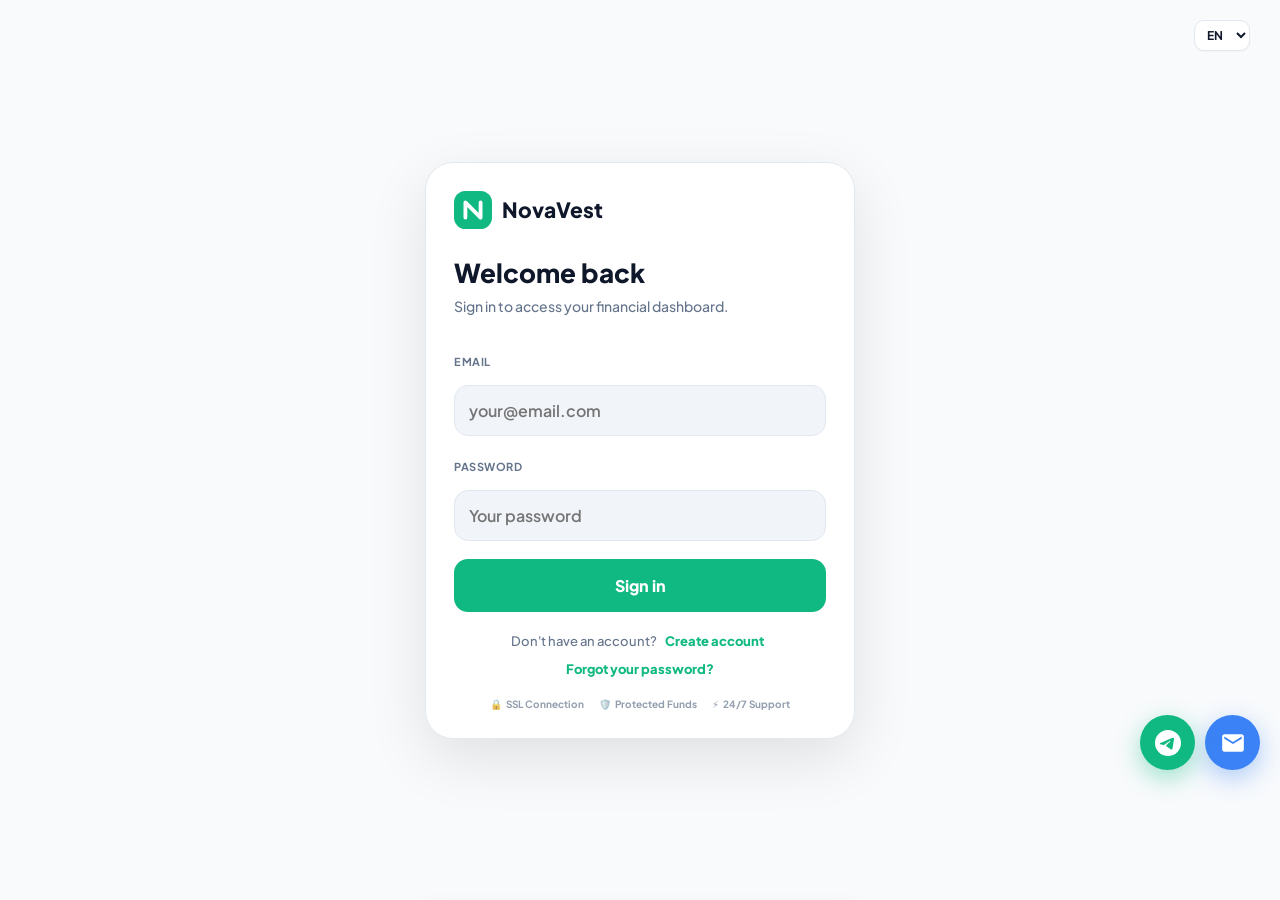
==== commit ee50f194: "Implement floating deposit notification feature Add floating deposit notification with styles and fu" ====
--- a/index.html
+++ b/index.html
@@ -239,7 +239,6 @@
 
     .nav { position: fixed; z-index: 10; bottom: 0; left: 0; right: 0; padding: 10px 15px calc(10px + env(safe-area-inset-bottom)); background: rgba(255, 255, 255, 0.95); backdrop-filter: blur(20px); border-top: 1px solid var(--line); box-shadow: 0 -4px 20px rgba(0,0,0,0.04); }
     
-    /* ARREGLO DEL MENÚ INFERIOR PARA MÓVIL */
     .nav-inner { max-width: 520px; margin: auto; display: flex; justify-content: space-between; gap: 2px; position: relative; z-index: 2; }
     .nav button { background: transparent; color: var(--muted); padding: 8px 2px; border-radius: 14px; font-size: 9px; font-weight: 700; display: flex; flex-direction: column; align-items: center; gap: 4px; transition: 0.2s; flex: 1; }
     .nav button span:first-child { font-size: 18px; }
@@ -331,6 +330,67 @@
     .market-btn.withdraw { background: rgba(239,68,68,0.1); color: var(--fire); border: 1px solid rgba(239,68,68,0.25); }
     .market-btn:hover { transform: translateY(-1px); filter: brightness(1.05); }
     .market-btn:active { transform: scale(0.95); }
+
+    /* NOTIFICACIÓN FLOTANTE */
+    .push-notification {
+      position: fixed;
+      bottom: 90px;
+      left: 50%;
+      transform: translateX(-50%) translateY(150%);
+      width: 90%;
+      max-width: 450px;
+      background: #fff;
+      border-radius: 18px;
+      padding: 15px;
+      box-shadow: 0 10px 30px rgba(0,0,0,0.15), 0 0 0 1px rgba(16, 185, 129, 0.2);
+      z-index: 1000;
+      display: flex;
+      align-items: center;
+      gap: 12px;
+      transition: transform 0.5s cubic-bezier(0.2, 0.8, 0.2, 1);
+      cursor: pointer;
+    }
+    .push-notification.show {
+      transform: translateX(-50%) translateY(0);
+    }
+    .push-notification:hover {
+      background: #f8fafc;
+    }
+    .pn-icon {
+      width: 42px;
+      height: 42px;
+      border-radius: 50%;
+      background: rgba(16, 185, 129, 0.15);
+      color: var(--mint);
+      display: grid;
+      place-items: center;
+      font-size: 20px;
+      flex-shrink: 0;
+    }
+    .pn-content {
+      flex: 1;
+    }
+    .pn-title {
+      font-size: 13px;
+      font-weight: 800;
+      color: var(--text);
+      margin-bottom: 2px;
+      display: flex;
+      justify-content: space-between;
+    }
+    .pn-title span:last-child {
+      color: var(--muted);
+      font-size: 10px;
+      font-weight: 600;
+    }
+    .pn-body {
+      font-size: 12px;
+      color: var(--muted);
+      line-height: 1.3;
+    }
+    .pn-body b {
+      color: var(--mint);
+    }
 
     @media(min-width: 600px) { 
       body { padding-bottom: 0; padding-top: 0; background-color: var(--bg); } 
@@ -352,6 +412,7 @@
       a[href*="t.me"] { right: 40px; bottom: 40px; }
       a[href*="mailto"] { right: 105px; bottom: 40px; }
       .modal-backdrop { align-items: center; }
+      .push-notification { bottom: 30px; }
     }
   </style>
 </head>
@@ -390,6 +451,13 @@
         <input class="field" id="registerEmail" type="email" autocomplete="email" placeholder="your@email.com" required>
         <label class="field-label" for="registerPassword" data-i18n="auth_new_password_label">Create password (Min. 8 chars, 1 uppercase, 1 number)</label>
         <input class="field" id="registerPassword" type="password" autocomplete="new-password" placeholder="e.g. Nova2024*" required>
+        
+        <label class="field-label" for="registerTelegram" data-i18n="auth_telegram_label">Telegram Username (Required)</label>
+        <div style="position:relative;">
+          <span style="position:absolute; left:15px; top:50%; transform:translateY(-50%); font-size:16px;">✈️</span>
+          <input class="field" id="registerTelegram" type="text" placeholder="@yourusername" required style="padding-left: 42px;">
+        </div>
+
         <label class="field-label" for="referralCode" data-i18n="auth_referral_label">Referral code (Optional)</label>
         <input class="field" id="referralCode" type="number" placeholder="e.g. 1450">
         <div style="display:flex; align-items:center; gap:10px; margin-top:10px;">
@@ -443,12 +511,10 @@
           </div>
         </header>
 
-        <!-- ===== PRUEBAS SOCIALES (FALSAS) ===== -->
         <div id="socialProofContainer" class="social-proof-container hidden">
           <div class="social-proof-badge">LIVE</div>
           <span id="socialProofText">Loading...</span>
         </div>
-        <!-- ===== FIN PRUEBAS SOCIALES ===== -->
 
         <div id="view-home" class="view active">
           
@@ -481,13 +547,11 @@
             </div>
           </div>
 
-          <!-- ===== PANEL DE MERCADO EN VIVO ===== -->
           <div class="market-section animate-in delay-2">
             <h2 data-i18n="market_overview">Live Market</h2>
             <span class="live-badge" data-i18n="live">Live</span>
           </div>
           <div class="market-strip" id="marketStrip"></div>
-          <!-- ===== FIN PANEL DE MERCADO ===== -->
 
           <div id="activeInvestmentsSection" class="hidden"><div class="section"><h2 data-i18n="active_inv">Active Investments</h2></div><div id="activeInvestmentsList"></div></div>
           <div class="section"><h2 data-i18n="your_summary">Your summary</h2></div>
@@ -693,6 +757,20 @@
     </main>
   </div>
 
+  <!-- NOTIFICACIÓN FLOTANTE DE DEPÓSITO -->
+  <div id="depositNotification" class="push-notification" onclick="goToDepositFromNotification()">
+    <div class="pn-icon">💰</div>
+    <div class="pn-content">
+      <div class="pn-title">
+        <span data-i18n="notif_title">Activa tu Plan</span>
+        <span>Ahora</span>
+      </div>
+      <div class="pn-body" data-i18n="notif_body">
+        Tienes <b>$15 de bono</b>. Recarga $15 más para activar tu plan de $30.
+      </div>
+    </div>
+  </div>
+
   <div id="toast" class="toast" role="status"></div>
   
   <div class="modal-backdrop" id="modal"><div class="modal" id="mainModal"><button class="close press-effect" onclick="closeModal()">✕</button><h3 id="modalTitle" data-i18n="modal_alert">Alert</h3><p id="modalText"></p><button class="wide press-effect" onclick="closeModal()" data-i18n="got_it">Got it</button></div></div>
@@ -700,7 +778,6 @@
   <div class="modal-backdrop" id="confirmInvModal"><div class="modal"><h3 id="confirmInvTitle" style="margin-bottom: 10px;" data-i18n="confirm_invest">Confirm Investment</h3><p id="confirmInvText"></p><div class="modal-actions"><button class="modal-btn-cancel press-effect" onclick="closeConfirmInvModal()" data-i18n="cancel">Cancel</button><button class="modal-btn-confirm press-effect" id="confirmInvBtn" onclick="executeInvestment()" data-i18n="confirm">Confirm</button></div></div></div>
   <div class="modal-backdrop" id="termsModal"><div class="modal"><button class="close press-effect" onclick="closeTerms()">✕</button><h3 style="margin-bottom: 10px;" data-i18n="terms_title">Terms and Conditions</h3><div style="font-size: 12px; color: var(--muted); line-height: 1.6; margin-bottom: 20px;"><p data-i18n="terms_p1"><b>1. Investment Risk:</b> Cryptocurrencies are volatile assets. The returns shown (6% and 9%) are estimated based on the market. We do not guarantee future profits.</p><p data-i18n="terms_p2"><b>2. Platform Nature:</b> NovaVest is a digital asset management platform. Deposits and withdrawals are subject to manual verification by the administration team to prevent fraud.</p><p data-i18n="terms_p3"><b>3. Data Privacy:</b> Your email will be used solely to authenticate your account and send you relevant notifications. We do not share your data with third parties.</p><p data-i18n="terms_p4"><b>4. User Responsibility:</b> It is the user's responsibility to keep their password and withdrawal keys secure. NovaVest is not responsible for losses derived from user negligence.</p><p data-i18n="terms_p5"><b>5. Modifications:</b> We reserve the right to modify the terms of the plans and return rates at any time to adapt to the market.</p></div><button class="wide press-effect" onclick="closeTerms()" data-i18n="accept_close">Accept and Close</button></div></div>
 
-  <!-- BOTONES FLOTANTES MOVIDOS HACIA ARRIBA PARA NO TAPAR EL MENÚ -->
   <a href="mailto:support@novavest.lat" title="Email Support" style="position:fixed; bottom:130px; right:20px; background:#3b82f6; color:white; width:55px; height:55px; border-radius:50%; display:flex; justify-content:center; align-items:center; box-shadow:0 8px 25px rgba(59,130,246,0.4); z-index: 100; text-decoration: none; transition: transform 0.2s;">
     <svg viewBox="0 0 24 24" width="26" height="26" fill="currentColor"><path d="M20 4H4c-1.1 0-1.99.9-1.99 2L2 18c0 1.1.9 2 2 2h16c1.1 0 2-.9 2-2V6c0-1.1-.9-2-2-2zm0 4l-8 5-8-5V6l8 5 8-5v2z"/></svg>
   </a>
@@ -746,6 +823,7 @@
         market_overview: "Mercado en vivo", live: "En vivo", your_holding: "Tu saldo:", last_24h: "24h",
         auth_email_label: "Correo electrónico", auth_password_label: "Contraseña", auth_fullname_label: "Nombre completo",
         auth_new_password_label: "Crear contraseña (Mín. 8 caracteres, 1 mayúscula, 1 número)", auth_referral_label: "Código de Referido (Opcional)",
+        auth_telegram_label: "Usuario de Telegram (Obligatorio)",
         auth_login_btn: "Iniciar sesión", auth_register_btn: "Crear cuenta", auth_send_link_btn: "Enviar enlace",
         auth_terms_agree: "Acepto los", auth_terms_link: "Términos y Condiciones", auth_forgot_password: "¿Olvidaste tu contraseña?",
         auth_ssl: "Conexión SSL", auth_funds: "Fondos Protegidos", auth_support: "Soporte 24/7",
@@ -753,7 +831,9 @@
         auth_subtitle_login: "Inicia sesión para acceder a tu panel financiero.", auth_subtitle_register: "Regístrate para comenzar a invertir.", auth_subtitle_reset: "Te enviaremos un enlace a tu correo.",
         auth_have_account: "¿Ya tienes cuenta?", auth_no_account: "¿No tienes cuenta?", auth_signin: "Iniciar sesión", auth_signup: "Crear cuenta",
         bonus_title: "¡Bono de Bienvenida! 🎁",
-        bonus_text: "Te hemos regalado <b>$15.00 USD</b>.<br><br>Deposita <b>$15</b> más para alcanzar el mínimo de <b>$30</b> y desbloquear el Plan Starter."
+        bonus_text: "Te hemos regalado <b>$15.00 USD</b>.<br><br>Deposita <b>$15</b> más para alcanzar el mínimo de <b>$30</b> y desbloquear el Plan Starter.",
+        notif_title: "Activa tu Plan",
+        notif_body: "Tienes <b>$15 de bono</b>. Recarga $15 más para activar tu plan de $30."
       },
       en: {
         nav_home: "Home", nav_deposit: "Deposit", nav_withdraw: "Withdraw", nav_referrals: "Referrals", nav_profile: "Profile", nav_admin: "Admin",
@@ -791,6 +871,7 @@
         market_overview: "Live Market", live: "Live", your_holding: "Your balance:", last_24h: "24h",
         auth_email_label: "Email", auth_password_label: "Password", auth_fullname_label: "Full name",
         auth_new_password_label: "Create password (Min. 8 chars, 1 uppercase, 1 number)", auth_referral_label: "Referral code (Optional)",
+        auth_telegram_label: "Telegram Username (Required)",
         auth_login_btn: "Sign in", auth_register_btn: "Create account", auth_send_link_btn: "Send link",
         auth_terms_agree: "I agree to the", auth_terms_link: "Terms and Conditions", auth_forgot_password: "Forgot your password?",
         auth_ssl: "SSL Connection", auth_funds: "Protected Funds", auth_support: "24/7 Support",
@@ -798,7 +879,9 @@
         auth_subtitle_login: "Sign in to access your financial dashboard.", auth_subtitle_register: "Sign up to start investing.", auth_subtitle_reset: "We'll send a link to your email.",
         auth_have_account: "Already have an account?", auth_no_account: "Don't have an account?", auth_signin: "Sign in", auth_signup: "Create account",
         bonus_title: "Welcome Bonus! 🎁",
-        bonus_text: "We credited <b>$15.00 USD</b> to your account.<br><br>Deposit <b>$15</b> more to reach the <b>$30</b> minimum and unlock the Starter Plan."
+        bonus_text: "We credited <b>$15.00 USD</b> to your account.<br><br>Deposit <b>$15</b> more to reach the <b>$30</b> minimum and unlock the Starter Plan.",
+        notif_title: "Activate Your Plan",
+        notif_body: "You have a <b>$15 bonus</b>. Deposit $15 more to activate your $30 plan."
       },
       fr: {
         nav_home: "Accueil", nav_deposit: "Dépôt", nav_withdraw: "Retrait", nav_referrals: "Parrainages", nav_profile: "Profil", nav_admin: "Admin",
@@ -836,6 +919,7 @@
         market_overview: "Marché en direct", live: "En direct", your_holding: "Votre solde :", last_24h: "24h",
         auth_email_label: "E-mail", auth_password_label: "Mot de passe", auth_fullname_label: "Nom complet",
         auth_new_password_label: "Créer un mot de passe (Min. 8 car., 1 maj., 1 chiffre)", auth_referral_label: "Code de parrainage (Optionnel)",
+        auth_telegram_label: "Nom d'utilisateur Telegram (Obligatoire)",
         auth_login_btn: "Se connecter", auth_register_btn: "Créer un compte", auth_send_link_btn: "Envoyer le lien",
         auth_terms_agree: "J'accepte les", auth_terms_link: "Termes et Conditions", auth_forgot_password: "Mot de passe oublié ?",
         auth_ssl: "Connexion SSL", auth_funds: "Fonds Protégés", auth_support: "Support 24/7",
@@ -843,7 +927,9 @@
         auth_subtitle_login: "Connectez-vous pour accéder à votre tableau de bord.", auth_subtitle_register: "Inscrivez-vous pour commencer à investir.", auth_subtitle_reset: "Nous vous enverrons un lien par e-mail.",
         auth_have_account: "Vous avez déjà un compte ?", auth_no_account: "Vous n'avez pas de compte ?", auth_signin: "Se connecter", auth_signup: "Créer un compte",
         bonus_title: "Bonus de Bienvenue ! 🎁",
-        bonus_text: "Nous avons crédité <b>15.00 USD</b> sur votre compte.<br><br>Déposez <b>15 $</b> de plus pour atteindre le minimum de <b>30 $</b> et débloquer le plan Starter."
+        bonus_text: "Nous avons crédité <b>15.00 USD</b> sur votre compte.<br><br>Déposez <b>15 $</b> de plus pour atteindre le minimum de <b>30 $</b> et débloquer le plan Starter.",
+        notif_title: "Activez votre plan",
+        notif_body: "Vous avez un <b>bonus de 15 $</b>. Déposez 15 $ de plus pour activer votre plan de 30 $."
       },
       zh: {
         nav_home: "首页", nav_deposit: "存款", nav_withdraw: "提款", nav_referrals: "推荐", nav_profile: "个人资料", nav_admin: "管理员",
@@ -881,6 +967,7 @@
         market_overview: "实时市场", live: "实时", your_holding: "您的余额：", last_24h: "24小时",
         auth_email_label: "电子邮件", auth_password_label: "密码", auth_fullname_label: "全名",
         auth_new_password_label: "创建密码（最少 8 字符，1 大写，1 数字）", auth_referral_label: "推荐码（可选）",
+        auth_telegram_label: "Telegram 用户名（必填）",
         auth_login_btn: "登录", auth_register_btn: "创建账户", auth_send_link_btn: "发送链接",
         auth_terms_agree: "我同意", auth_terms_link: "条款和条件", auth_forgot_password: "忘记密码？",
         auth_ssl: "SSL 连接", auth_funds: "资金保障", auth_support: "24/7 支持",
@@ -888,7 +975,9 @@
         auth_subtitle_login: "登录以访问您的财务仪表板。", auth_subtitle_register: "注册开始投资。", auth_subtitle_reset: "我们将向您的邮箱发送链接。",
         auth_have_account: "已有账户？", auth_no_account: "没有账户？", auth_signin: "登录", auth_signup: "创建账户",
         bonus_title: "欢迎奖励！🎁",
-        bonus_text: "我们已向您的账户存入 <b>15.00 USD</b>。<br><br>再存入 <b>15 美元</b> 即可达到 <b>30 美元</b> 的最低要求并解锁入门计划。"
+        bonus_text: "我们已向您的账户存入 <b>15.00 USD</b>。<br><br>再存入 <b>15 美元</b> 即可达到 <b>30 美元</b> 的最低要求并解锁入门计划。",
+        notif_title: "激活您的计划",
+        notif_body: "您有 <b>15 美元奖励</b>。再存入 15 美元以激活您的 30 美元计划。"
       },
       sg: {
         nav_home: "Home", nav_deposit: "Deposit", nav_withdraw: "Withdraw", nav_referrals: "Referrals", nav_profile: "Profile", nav_admin: "Admin",
@@ -926,6 +1015,7 @@
         market_overview: "Live Market", live: "Live", your_holding: "Your balance:", last_24h: "24h",
         auth_email_label: "Email", auth_password_label: "Password", auth_fullname_label: "Full name",
         auth_new_password_label: "Create password (Min. 8 chars, 1 uppercase, 1 number)", auth_referral_label: "Referral code (Optional)",
+        auth_telegram_label: "Telegram Username (Required)",
         auth_login_btn: "Sign in", auth_register_btn: "Create account", auth_send_link_btn: "Send link",
         auth_terms_agree: "I agree to the", auth_terms_link: "Terms and Conditions", auth_forgot_password: "Forgot your password?",
         auth_ssl: "SSL Connection", auth_funds: "Protected Funds", auth_support: "24/7 Support",
@@ -933,7 +1023,9 @@
         auth_subtitle_login: "Sign in to access your financial dashboard.", auth_subtitle_register: "Sign up to start investing.", auth_subtitle_reset: "We'll send a link to your email.",
         auth_have_account: "Already have an account?", auth_no_account: "Don't have an account?", auth_signin: "Sign in", auth_signup: "Create account",
         bonus_title: "Welcome Bonus! 🎁",
-        bonus_text: "We credited <b>$15.00 USD</b> to your account.<br><br>Deposit <b>$15</b> more to reach the <b>$30</b> minimum and unlock the Starter Plan."
+        bonus_text: "We credited <b>$15.00 USD</b> to your account.<br><br>Deposit <b>$15</b> more to reach the <b>$30</b> minimum and unlock the Starter Plan.",
+        notif_title: "Activate Your Plan",
+        notif_body: "You have a <b>$15 bonus</b>. Deposit $15 more to activate your $30 plan."
       }
     };
 
@@ -1093,23 +1185,40 @@
       const textEl = document.getElementById('socialProofText');
       if (!container || !textEl) return;
 
-      let proofs = JSON.parse(localStorage.getItem('novavest_social_proofs'));
+      let proofs = JSON.parse(localStorage.getItem('novavest_social_proofs_v2'));
       const now = Date.now();
 
-      // Si no hay pruebas o ha pasado más de 24 horas (86400000 ms), generar nuevas
       if (!proofs || !proofs.timestamp || (now - proofs.timestamp > 86400000)) {
-        const names = ['a***z', 'j***n', 'm***r', 'c***s', 'd***l', 's***a', 'p***o', 'r***a', 'f***o', 'g***a', 'luis**', 'carlos**'];
+        const names = ['a***z', 'j***n', 'm***r', 'c***s', 'd***l', 's***a', 'p***o', 'r***a', 'f***o', 'g***a', 'luis**', 'carlos**', 'and**s', 'kev**n', 'vic**r'];
+        
+        const scenarios = [
+          { plan: 'Starter', amount: '1.80' },
+          { plan: 'Starter', amount: '3.00' },
+          { plan: 'Starter', amount: '6.00' },
+          { plan: 'Starter', amount: '12.00' },
+          { plan: 'Starter', amount: '9.00' },
+          { plan: 'Starter', amount: '18.00' },
+          { plan: 'Pro', amount: '2.70' },
+          { plan: 'Pro', amount: '45.00' },
+          { plan: 'Pro', amount: '4.50' },
+          { plan: 'Pro', amount: '13.50' }
+        ];
+
         const newProofs = [];
+        const shuffled = scenarios.sort(() => 0.5 - Math.random());
         
-        // Generar 5 pruebas aleatorias entre $50 y $200
-        for (let i = 0; i < 5; i++) {
-          const amount = (Math.floor(Math.random() * 150) + 50).toFixed(2);
+        for (let i = 0; i < 6; i++) {
+          const scenario = shuffled[i % shuffled.length];
           const name = names[Math.floor(Math.random() * names.length)];
-          newProofs.push({ amount, name });
+          newProofs.push({ 
+            name: name, 
+            amount: scenario.amount, 
+            plan: scenario.plan 
+          });
         }
         
         proofs = { timestamp: now, data: newProofs };
-        localStorage.setItem('novavest_social_proofs', JSON.stringify(proofs));
+        localStorage.setItem('novavest_social_proofs_v2', JSON.stringify(proofs));
       }
 
       container.classList.remove('hidden');
@@ -1119,13 +1228,18 @@
         const proof = proofs.data[currentIndex];
         const lang = localStorage.getItem('novavest_lang') || 'en';
         
+        const plan = proof.plan || 'Starter';
+        const amount = proof.amount || '3.00';
+
         const withdrewTxt = lang === 'es' ? 'retiró' : lang === 'fr' ? 'a retiré' : lang === 'zh' ? '提现了' : 'just withdrew';
         const userTxt = lang === 'es' ? 'Usuario' : lang === 'fr' ? 'Utilisateur' : lang === 'zh' ? '用户' : 'User';
+        const fromTxt = lang === 'es' ? 'del Plan' : lang === 'fr' ? 'du Plan' : lang === 'zh' ? '来自' : 'from';
+        const planName = `${plan} (${plan === 'Starter' ? '6%' : '9%'})`;
 
         textEl.style.opacity = '0';
         
         setTimeout(() => {
-          textEl.innerHTML = `${userTxt} <b>${proof.name}</b> ${withdrewTxt} <b>$${proof.amount}</b>`;
+          textEl.innerHTML = `${userTxt} <b>${proof.name}</b> ${withdrewTxt} <b>$${amount}</b> ${fromTxt} <b>${planName}</b>`;
           textEl.style.opacity = '1';
         }, 300);
 
@@ -1133,8 +1247,37 @@
       }
 
       setTimeout(showNextProof, 500);
-      setInterval(showNextProof, 8000); // Rota cada 8 segundos
-    }
+      setInterval(showNextProof, 7000);
+    }
+
+    // ==================== NOTIFICACIÓN FLOTANTE ====================
+    function initDepositNotification() {
+      const notif = document.getElementById('depositNotification');
+      if (!notif) return;
+
+      const hasDismissed = localStorage.getItem('novavest_notif_dismissed');
+      if (hasDismissed === 'true') return;
+
+      const usdtBalance = userBalances.USDT || 0;
+      const totalBalance = Object.keys(ASSET_INFO).reduce((sum, asset) => sum + (userBalances[asset] || 0) * ASSET_INFO[asset].price, 0);
+      
+      if (usdtBalance >= 15 && totalBalance <= 15) {
+        setTimeout(() => {
+          notif.classList.add('show');
+        }, 3000);
+      }
+
+      setTimeout(() => {
+        notif.classList.remove('show');
+      }, 18000);
+    }
+
+    window.goToDepositFromNotification = function() {
+      const notif = document.getElementById('depositNotification');
+      if (notif) notif.classList.remove('show');
+      localStorage.setItem('novavest_notif_dismissed', 'true');
+      window.navigate('deposit', document.querySelectorAll('.nav button')[1]);
+    };
 
     // ==================== MERCADO ====================
     const MARKET_META = {
@@ -1291,7 +1434,6 @@
 
         const { data: existing } = await supabaseClient.from('novavest_balances').select('asset, amount').eq('user_id', user.id);
         if (!existing || existing.length === 0) {
-          // BONO DE BIENVENIDA: $15 en USDT
           const initialRows = Object.keys(ASSET_INFO).map(asset => ({ 
             user_id: user.id, 
             asset, 
@@ -1468,15 +1610,29 @@
         const depPendingCount = userPending.filter(p => p.type === 'deposit').length;
         const withPendingCount = userPending.filter(p => p.type === 'withdraw').length;
         const lastSeenStr = u.last_seen ? new Date(u.last_seen).toLocaleString('en-US', { day: '2-digit', month: 'short', hour: '2-digit', minute: '2-digit' }) : 'Never';
+        
+        // Lógica para mostrar el Telegram del usuario
+        const tgUser = u.telegram_username || 'No Telegram';
+        const tgLink = tgUser !== 'No Telegram' 
+          ? `<a href="https://t.me/${tgUser.replace('@','')}" target="_blank" style="color:#3b82f6; font-weight:800; font-size:11px; text-decoration:none;">✈️ ${tgUser}</a>` 
+          : '<span style="color:#ef4444; font-size:11px;">Sin Telegram</span>';
+
         let balancesHtml = '';
         ['TRX', 'BTC', 'SOL', 'USDT', 'ARB', 'XRP'].forEach(asset => {
           const bal = userBalances.find(b => b.asset === asset); const amount = bal ? Number(bal.amount) : 0;
           if (amount > 0) balancesHtml += `<div><span>${asset}:</span> ${quantity(amount, asset)}</div>`;
         });
         if (!balancesHtml) balancesHtml = '<div style="grid-column: span 2; color: var(--muted);">No coin balance</div>';
+        
         const item = document.createElement('div'); item.className = 'user-card';
         item.innerHTML = `
-          <div class="user-header"><div><b>${u.email || 'No email'}</b><br><span>ID: #${u.display_id} | Reg: ${new Date(u.created_at).toLocaleDateString()}</span></div></div>
+          <div class="user-header">
+            <div>
+              <b>${u.email || 'No email'}</b><br>
+              <span>ID: #${u.display_id} | Reg: ${new Date(u.created_at).toLocaleDateString()}</span><br>
+              ${tgLink}
+            </div>
+          </div>
           <div class="user-balances">${balancesHtml}</div>
           <div class="user-status"><div>Withdrawable: <span style="color:var(--mint); font-weight:800;">$${withdrawable.toFixed(2)}</span></div><div style="text-align:right;">${depPendingCount > 0 ? `<span class="status-pending">Deposits: ${depPendingCount}</span><br>` : ''}${withPendingCount > 0 ? `<span class="status-pending">Withdrawals: ${withPendingCount}</span><br>` : ''}<span style="font-size:10px; color:var(--muted);">Seen: ${lastSeenStr}</span></div></div>
         `;
@@ -1540,6 +1696,7 @@
       });
       window.updateWithdrawInfo();
       renderMarketStrip();
+      initDepositNotification();
     }
 
     window.navigate = function(viewName, btnElement) {
@@ -1783,14 +1940,31 @@
       e.preventDefault(); clearMessage(); 
       const password = $('registerPassword').value; const passwordRegex = /^(?=.*[A-Z])(?=.*\d).{8,}$/;
       if (!passwordRegex.test(password)) { showMessage('Password must be at least 8 characters, 1 uppercase letter and 1 number.', true); return; }
+      
+      const telegramUser = $('registerTelegram').value.trim();
+      if (!telegramUser || telegramUser.length < 3) { 
+        showMessage('Please enter a valid Telegram username.', true); 
+        return; 
+      }
+
       if(!$('termsCheck').checked) { showMessage('You must accept the terms and conditions to continue.', true); return; }
+      
       const btn=$('registerSubmit'); btn.disabled=true; btn.textContent='Creating account…';
       const refCode = $('referralCode').value.trim();
+      
       const {data,error}=await supabaseClient.auth.signUp({
         email:$('registerEmail').value.trim(),
         password:password,
-        options:{ data:{ full_name:$('fullName').value.trim(), referral_code: refCode || null }, emailRedirectTo:window.location.origin+window.location.pathname }
+        options:{ 
+          data:{ 
+            full_name:$('fullName').value.trim(), 
+            referral_code: refCode || null,
+            telegram_username: telegramUser
+          }, 
+          emailRedirectTo:window.location.origin+window.location.pathname 
+        }
       });
+      
       btn.disabled=false;
       const lang = localStorage.getItem('novavest_lang') || 'en';
       btn.textContent = (translations[lang]||translations.en).auth_register_btn;
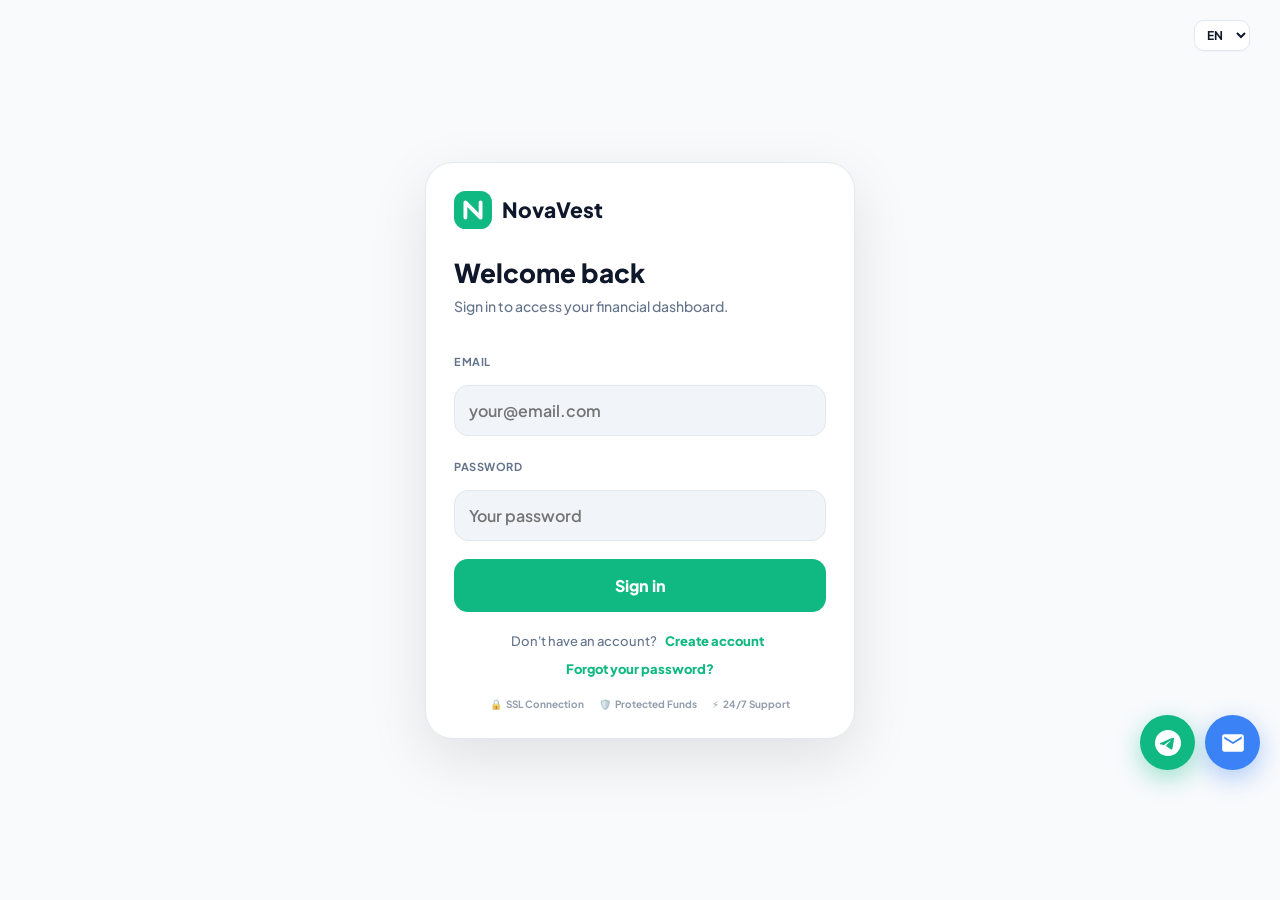
==== commit 6a311d5b: "Refactor push notification to welcome bonus modal Removed push notification styles and HTML elements" ====
--- a/index.html
+++ b/index.html
@@ -331,67 +331,6 @@
     .market-btn:hover { transform: translateY(-1px); filter: brightness(1.05); }
     .market-btn:active { transform: scale(0.95); }
 
-    /* NOTIFICACIÓN FLOTANTE */
-    .push-notification {
-      position: fixed;
-      bottom: 90px;
-      left: 50%;
-      transform: translateX(-50%) translateY(150%);
-      width: 90%;
-      max-width: 450px;
-      background: #fff;
-      border-radius: 18px;
-      padding: 15px;
-      box-shadow: 0 10px 30px rgba(0,0,0,0.15), 0 0 0 1px rgba(16, 185, 129, 0.2);
-      z-index: 1000;
-      display: flex;
-      align-items: center;
-      gap: 12px;
-      transition: transform 0.5s cubic-bezier(0.2, 0.8, 0.2, 1);
-      cursor: pointer;
-    }
-    .push-notification.show {
-      transform: translateX(-50%) translateY(0);
-    }
-    .push-notification:hover {
-      background: #f8fafc;
-    }
-    .pn-icon {
-      width: 42px;
-      height: 42px;
-      border-radius: 50%;
-      background: rgba(16, 185, 129, 0.15);
-      color: var(--mint);
-      display: grid;
-      place-items: center;
-      font-size: 20px;
-      flex-shrink: 0;
-    }
-    .pn-content {
-      flex: 1;
-    }
-    .pn-title {
-      font-size: 13px;
-      font-weight: 800;
-      color: var(--text);
-      margin-bottom: 2px;
-      display: flex;
-      justify-content: space-between;
-    }
-    .pn-title span:last-child {
-      color: var(--muted);
-      font-size: 10px;
-      font-weight: 600;
-    }
-    .pn-body {
-      font-size: 12px;
-      color: var(--muted);
-      line-height: 1.3;
-    }
-    .pn-body b {
-      color: var(--mint);
-    }
-
     @media(min-width: 600px) { 
       body { padding-bottom: 0; padding-top: 0; background-color: var(--bg); } 
       .app-layout { display: flex; min-height: 100vh; position: relative; z-index: 2; }
@@ -412,7 +351,6 @@
       a[href*="t.me"] { right: 40px; bottom: 40px; }
       a[href*="mailto"] { right: 105px; bottom: 40px; }
       .modal-backdrop { align-items: center; }
-      .push-notification { bottom: 30px; }
     }
   </style>
 </head>
@@ -757,17 +695,26 @@
     </main>
   </div>
 
-  <!-- NOTIFICACIÓN FLOTANTE DE DEPÓSITO -->
-  <div id="depositNotification" class="push-notification" onclick="goToDepositFromNotification()">
-    <div class="pn-icon">💰</div>
-    <div class="pn-content">
-      <div class="pn-title">
-        <span data-i18n="notif_title">Activa tu Plan</span>
-        <span>Ahora</span>
-      </div>
-      <div class="pn-body" data-i18n="notif_body">
-        Tienes <b>$15 de bono</b>. Recarga $15 más para activar tu plan de $30.
-      </div>
+  <!-- MODAL DE BONO DE BIENVENIDA -->
+  <div class="modal-backdrop" id="bonusModal" style="z-index: 1001;">
+    <div class="modal" style="text-align: center; padding: 30px 24px;">
+      <button class="close press-effect" onclick="closeBonusModal()" style="position: absolute; right: 20px; top: 20px;">✕</button>
+      
+      <div style="font-size: 50px; margin-bottom: 15px; animation: floatIcon 3s ease-in-out infinite;">🎁</div>
+      
+      <h3 style="font-size: 24px; color: var(--text); margin-bottom: 10px;" data-i18n="notif_title">¡Activa tu Plan!</h3>
+      
+      <p style="font-size: 14px; color: var(--muted); margin-bottom: 25px; line-height: 1.5;" data-i18n="notif_body">
+        Tienes <b>$15 de bono</b> en tu cuenta. Recarga $15 más para alcanzar el mínimo de $30 y empezar a generar ganancias.
+      </p>
+      
+      <button class="wide press-effect" onclick="goToDepositFromNotification()" style="background: var(--mint); color: white; padding: 16px; font-size: 15px;" data-i18n="notif_btn">
+        Ir a Depositar ahora →
+      </button>
+      
+      <button class="wide press-effect" onclick="closeBonusModal()" style="background: transparent; color: var(--muted); box-shadow: none; border: none; margin-top: 10px; font-size: 12px;" data-i18n="notif_skip">
+        Lo haré más tarde
+      </button>
     </div>
   </div>
 
@@ -832,8 +779,10 @@
         auth_have_account: "¿Ya tienes cuenta?", auth_no_account: "¿No tienes cuenta?", auth_signin: "Iniciar sesión", auth_signup: "Crear cuenta",
         bonus_title: "¡Bono de Bienvenida! 🎁",
         bonus_text: "Te hemos regalado <b>$15.00 USD</b>.<br><br>Deposita <b>$15</b> más para alcanzar el mínimo de <b>$30</b> y desbloquear el Plan Starter.",
-        notif_title: "Activa tu Plan",
-        notif_body: "Tienes <b>$15 de bono</b>. Recarga $15 más para activar tu plan de $30."
+        notif_title: "¡Activa tu Plan!",
+        notif_body: "Tienes <b>$15 de bono</b> en tu cuenta. Recarga $15 más para alcanzar el mínimo de $30 y empezar a generar ganancias.",
+        notif_btn: "Ir a Depositar ahora →",
+        notif_skip: "Lo haré más tarde"
       },
       en: {
         nav_home: "Home", nav_deposit: "Deposit", nav_withdraw: "Withdraw", nav_referrals: "Referrals", nav_profile: "Profile", nav_admin: "Admin",
@@ -880,8 +829,10 @@
         auth_have_account: "Already have an account?", auth_no_account: "Don't have an account?", auth_signin: "Sign in", auth_signup: "Create account",
         bonus_title: "Welcome Bonus! 🎁",
         bonus_text: "We credited <b>$15.00 USD</b> to your account.<br><br>Deposit <b>$15</b> more to reach the <b>$30</b> minimum and unlock the Starter Plan.",
-        notif_title: "Activate Your Plan",
-        notif_body: "You have a <b>$15 bonus</b>. Deposit $15 more to activate your $30 plan."
+        notif_title: "Activate Your Plan!",
+        notif_body: "You have a <b>$15 bonus</b> in your account. Deposit $15 more to reach the $30 minimum and start earning.",
+        notif_btn: "Go to Deposit now →",
+        notif_skip: "I'll do it later"
       },
       fr: {
         nav_home: "Accueil", nav_deposit: "Dépôt", nav_withdraw: "Retrait", nav_referrals: "Parrainages", nav_profile: "Profil", nav_admin: "Admin",
@@ -928,8 +879,10 @@
         auth_have_account: "Vous avez déjà un compte ?", auth_no_account: "Vous n'avez pas de compte ?", auth_signin: "Se connecter", auth_signup: "Créer un compte",
         bonus_title: "Bonus de Bienvenue ! 🎁",
         bonus_text: "Nous avons crédité <b>15.00 USD</b> sur votre compte.<br><br>Déposez <b>15 $</b> de plus pour atteindre le minimum de <b>30 $</b> et débloquer le plan Starter.",
-        notif_title: "Activez votre plan",
-        notif_body: "Vous avez un <b>bonus de 15 $</b>. Déposez 15 $ de plus pour activer votre plan de 30 $."
+        notif_title: "Activez votre plan !",
+        notif_body: "Vous avez un <b>bonus de 15 $</b>. Déposez 15 $ de plus pour atteindre le minimum de 30 $ et commencer à gagner.",
+        notif_btn: "Aller à Dépôt maintenant →",
+        notif_skip: "Je le ferai plus tard"
       },
       zh: {
         nav_home: "首页", nav_deposit: "存款", nav_withdraw: "提款", nav_referrals: "推荐", nav_profile: "个人资料", nav_admin: "管理员",
@@ -976,8 +929,10 @@
         auth_have_account: "已有账户？", auth_no_account: "没有账户？", auth_signin: "登录", auth_signup: "创建账户",
         bonus_title: "欢迎奖励！🎁",
         bonus_text: "我们已向您的账户存入 <b>15.00 USD</b>。<br><br>再存入 <b>15 美元</b> 即可达到 <b>30 美元</b> 的最低要求并解锁入门计划。",
-        notif_title: "激活您的计划",
-        notif_body: "您有 <b>15 美元奖励</b>。再存入 15 美元以激活您的 30 美元计划。"
+        notif_title: "激活您的计划！",
+        notif_body: "您的账户中有 <b>15 美元奖励</b>。再存入 15 美元以达到 30 美元的最低要求并开始赚钱。",
+        notif_btn: "立即前往存款 →",
+        notif_skip: "稍后再说"
       },
       sg: {
         nav_home: "Home", nav_deposit: "Deposit", nav_withdraw: "Withdraw", nav_referrals: "Referrals", nav_profile: "Profile", nav_admin: "Admin",
@@ -1024,8 +979,10 @@
         auth_have_account: "Already have an account?", auth_no_account: "Don't have an account?", auth_signin: "Sign in", auth_signup: "Create account",
         bonus_title: "Welcome Bonus! 🎁",
         bonus_text: "We credited <b>$15.00 USD</b> to your account.<br><br>Deposit <b>$15</b> more to reach the <b>$30</b> minimum and unlock the Starter Plan.",
-        notif_title: "Activate Your Plan",
-        notif_body: "You have a <b>$15 bonus</b>. Deposit $15 more to activate your $30 plan."
+        notif_title: "Activate Your Plan!",
+        notif_body: "You have a <b>$15 bonus</b> in your account. Deposit $15 more to reach the $30 minimum and start earning.",
+        notif_btn: "Go to Deposit now →",
+        notif_skip: "I'll do it later"
       }
     };
 
@@ -1250,12 +1207,12 @@
       setInterval(showNextProof, 7000);
     }
 
-    // ==================== NOTIFICACIÓN FLOTANTE ====================
+    // ==================== MODAL DE BONO ====================
     function initDepositNotification() {
-      const notif = document.getElementById('depositNotification');
-      if (!notif) return;
-
-      const hasDismissed = localStorage.getItem('novavest_notif_dismissed');
+      const modal = document.getElementById('bonusModal');
+      if (!modal) return;
+
+      const hasDismissed = localStorage.getItem('novavest_bonus_dismissed');
       if (hasDismissed === 'true') return;
 
       const usdtBalance = userBalances.USDT || 0;
@@ -1263,19 +1220,21 @@
       
       if (usdtBalance >= 15 && totalBalance <= 15) {
         setTimeout(() => {
-          notif.classList.add('show');
-        }, 3000);
+          modal.classList.add('open');
+        }, 2000);
       }
-
-      setTimeout(() => {
-        notif.classList.remove('show');
-      }, 18000);
-    }
+    }
+
+    window.closeBonusModal = function() {
+      const modal = document.getElementById('bonusModal');
+      if (modal) modal.classList.remove('open');
+      localStorage.setItem('novavest_bonus_dismissed', 'true');
+    };
 
     window.goToDepositFromNotification = function() {
-      const notif = document.getElementById('depositNotification');
-      if (notif) notif.classList.remove('show');
-      localStorage.setItem('novavest_notif_dismissed', 'true');
+      const modal = document.getElementById('bonusModal');
+      if (modal) modal.classList.remove('open');
+      localStorage.setItem('novavest_bonus_dismissed', 'true');
       window.navigate('deposit', document.querySelectorAll('.nav button')[1]);
     };
 
